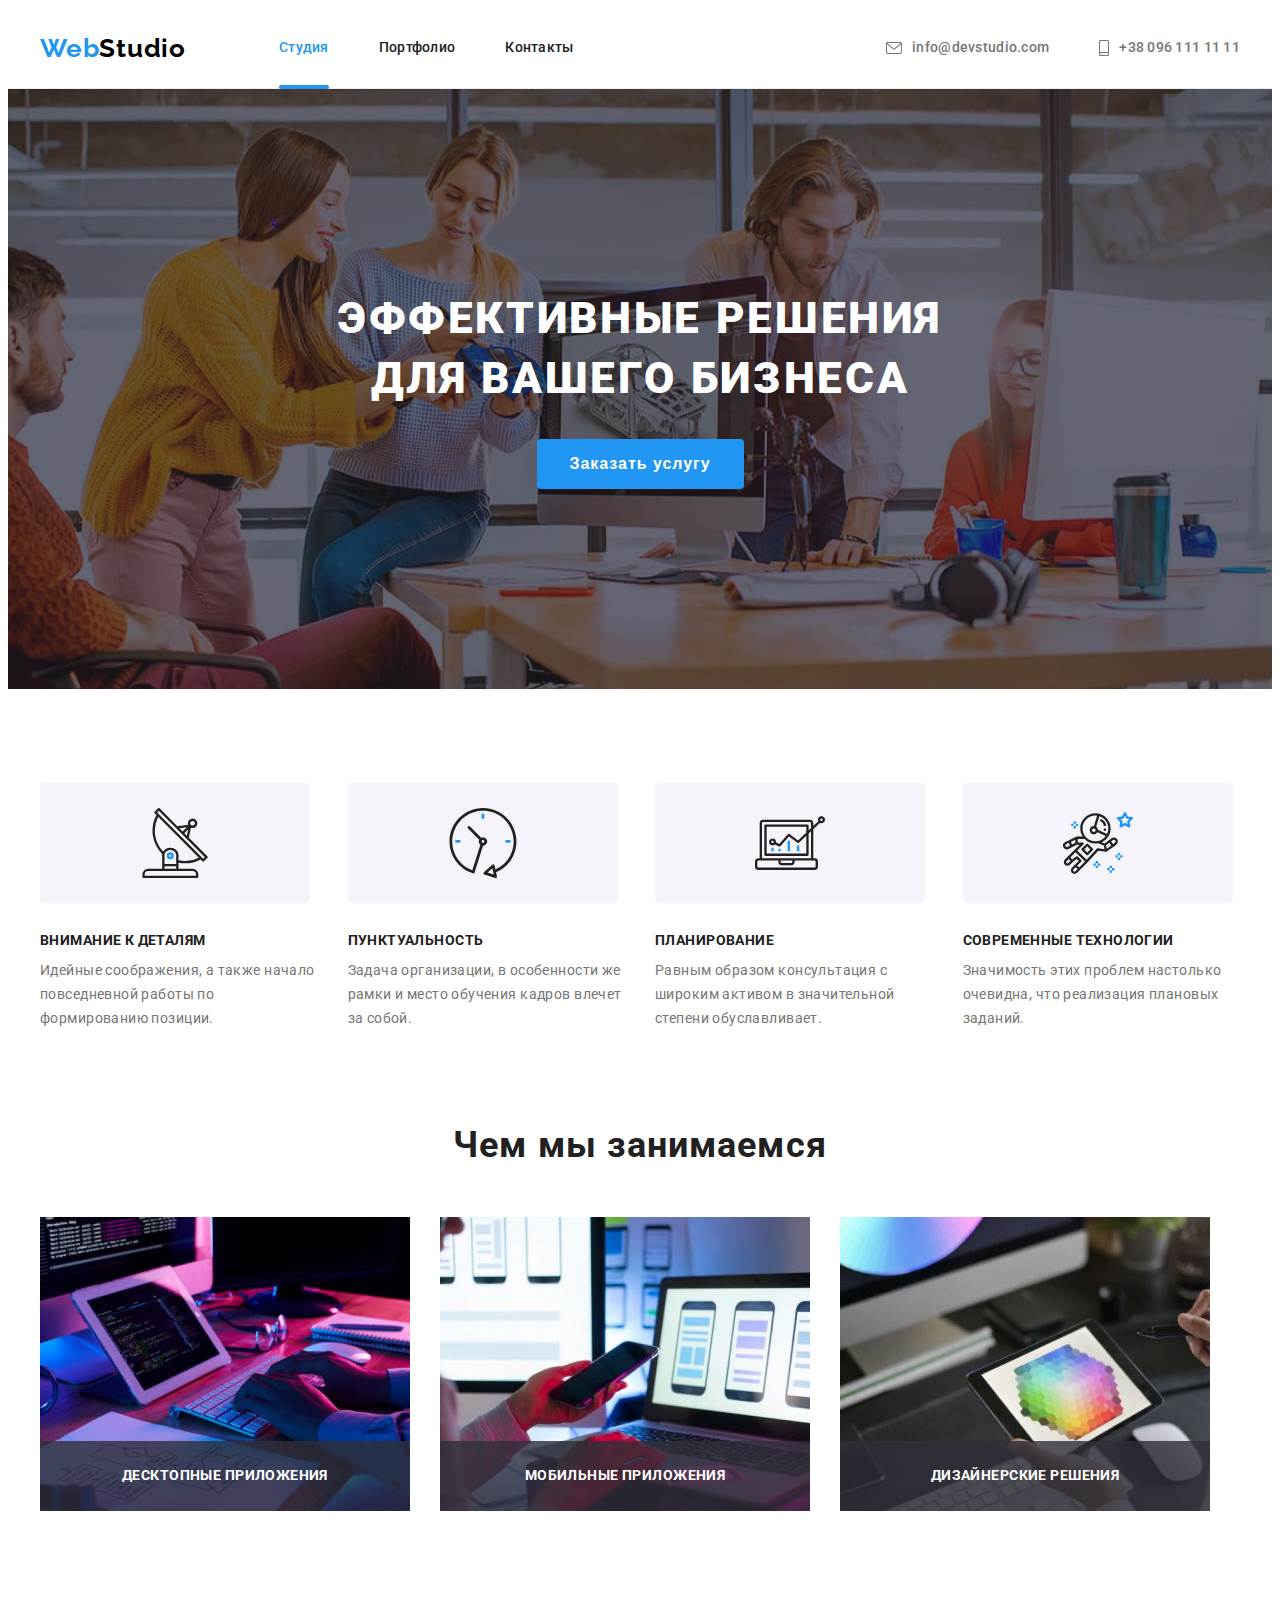
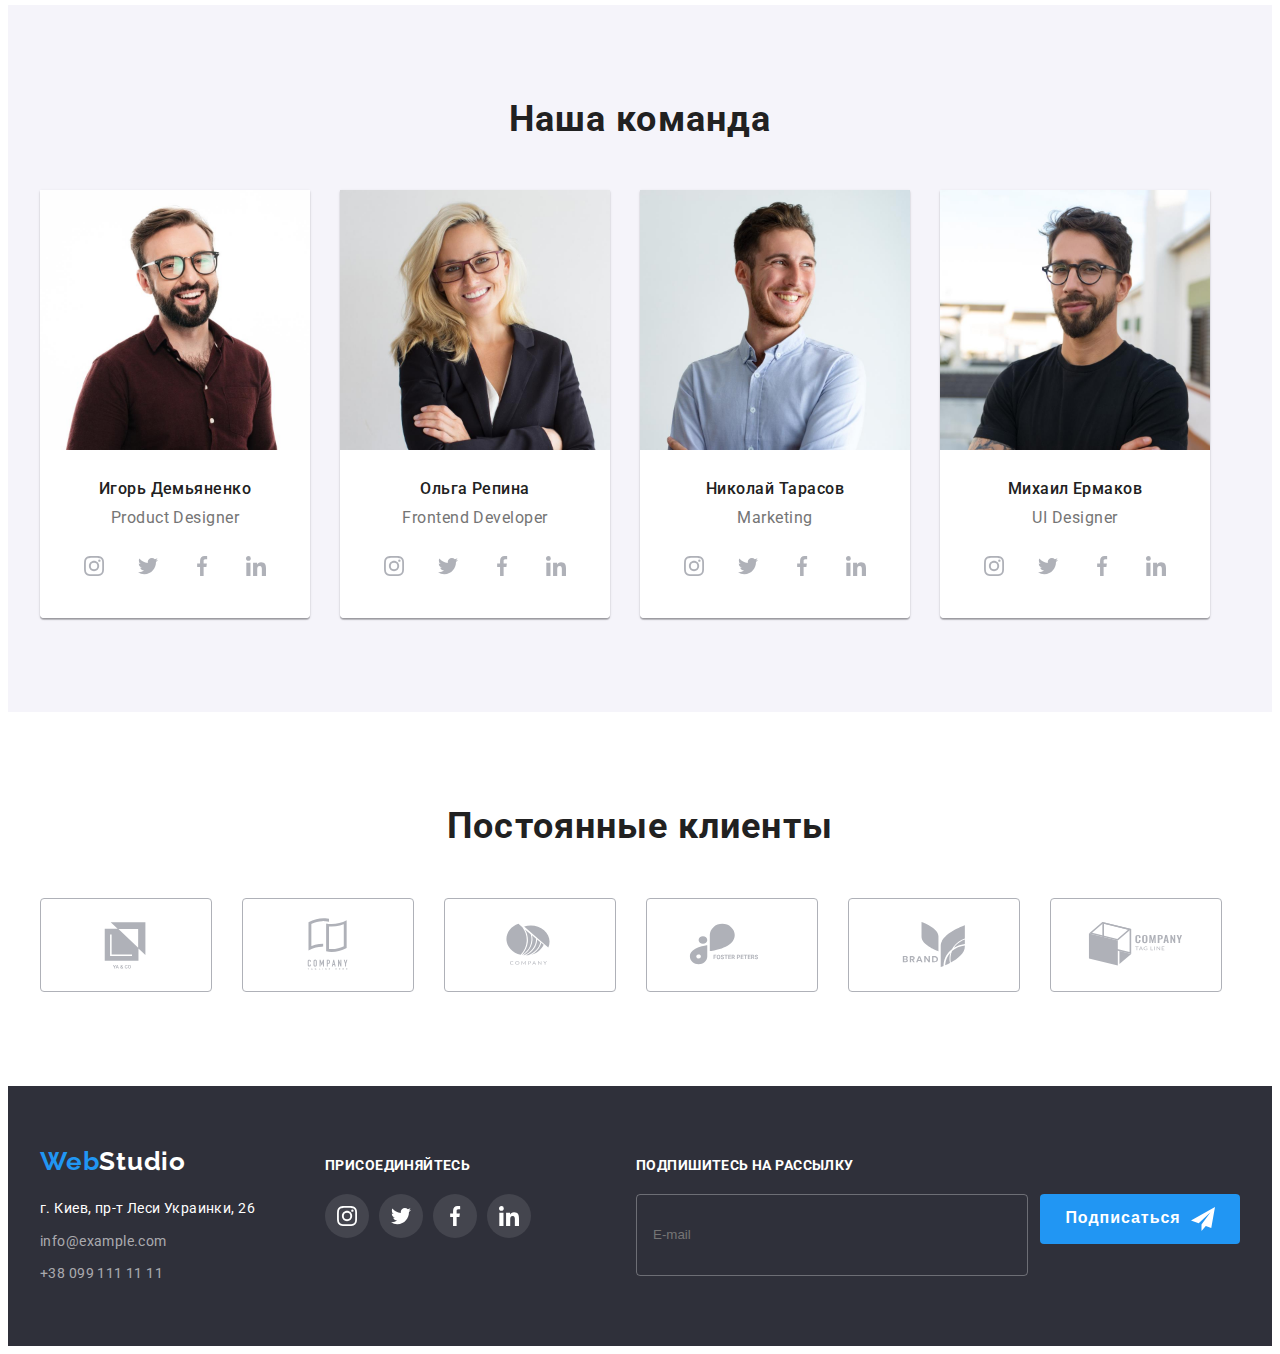
==== index.html @ 94ede78d "copy hw7" ====
<!DOCTYPE html>
<html lang="ru">

<head>
    <meta charset="UTF-8">
    <meta http-equiv="X-UA-Compatible" content="IE=edge">
    <meta name="viewport" content="width=device-width, initial-scale=1.0">
    <title>Студия</title>
    <link rel="preconnect" href="https://fonts.googleapis.com">
    <link rel="preconnect" href="https://fonts.gstatic.com" crossorigin>
    <link href="https://fonts.googleapis.com/css2?family=Raleway:wght@700&family=Roboto:wght@400;500;700;900&display=swap"
        rel="stylesheet">
        <link rel="stylesheet" href="https://cdnjs.cloudflare.com/ajax/libs/modern-normalize/1.1.0/modern-normalize.min.css"
        integrity="sha512-wpPYUAdjBVSE4KJnH1VR1HeZfpl1ub8YT/NKx4PuQ5NmX2tKuGu6U/JRp5y+Y8XG2tV+wKQpNHVUX03MfMFn9Q=="
        crossorigin="anonymous" referrerpolicy="no-referrer" />
    <link rel="stylesheet" href="./css/main.min.css">
</head>
<body>

<!-- Шапка сайта -->
        <header class="header">
            <div class="header__container container">
                <nav class="header__nav">
                    <a href="" class="logo-site">Web<span class="logo-second-part">Studio</span></a>
                    <ul class="site-nav">
                        <li class="site-nav__item">
                            <a href="./index.html" class="site-nav__link site-nav__link--current">Студия</a>
                        </li>
                        <li class="site-nav__item">
                            <a href="./portfolio.html" class="site-nav__link">Портфолио</a>
                        </li>
                        <li class="site-nav__item">
                            <a href="" class="site-nav__link">Контакты</a>
                        </li>
                    </ul>
                </nav>
                <ul class="contact">
                    <li class="contact__item"><a href="mailto:info@devstudio.com"
                            class="contact__link">
                            <svg class="contact__icon" width="16" height="12">
                                <use href="./images/icons.svg#envelope"></use>
                            </svg>
                            info@devstudio.com</a></li>
                    <li class="contact__item"><a href="tel:+380961111111" 
                            class="contact__link">
                            <svg class="contact__icon" width="10" height="16">
                                <use href="./images/icons.svg#smartphone"></use>
                            </svg>
                            +38 096 111 11 11</a></li>
                </ul>
            </div>
        </header>

<!--Герой-->
<main>
    <div class="containet">
    <section class="hero"> 
        <h1 class="hero__title">Эффективные решения для вашего бизнеса</h1>
        <button type="button" class="hero__bttn" data-modal-open>Заказать услугу</button>
    </section>
    </div>

    <!-- Преимущества -->
    <section class="section seaction--no-bottom-padding">
        <div class="container">
            <h2 class="visually-hidden">Преимущества</h2>
            <ul class="stem">

                <li class="stem__item">
                    <div class="stem__icon">
                        <svg width="70" height="70">
                            <use href="./images/icons.svg#antenna"></use>
                        </svg>
                    </div>
                    <h3 class="stem__title ">Внимание к деталям</h3>
                    <p class="stem__text">Идейные соображения, а также начало повседневной работы по формированию позиции.</p>
                </li>

                <li class="stem__item">
                    <div class="stem__icon">
                        <svg width="70" height="70">
                            <use href="./images/icons.svg#clock"></use>
                        </svg>
                    </div>
                    <h3 class="stem__title ">Пунктуальность</h3>
                    <p class="stem__text">Задача организации, в особенности же рамки и место обучения кадров влечет за собой.</p>
                </li>

                <li class="stem__item">
                    <div class="stem__icon">
                        <svg width="70" height="70">
                            <use href="./images/icons.svg#diagram"></use>
                        </svg>
                        </div>
                    <h3 class="stem__title">Планирование</h3>
                    <p class="stem__text">Равным образом консультация с широким активом в значительной степени обуславливает.</p>
                </li>

                <li class="stem__item">
                    <div class="stem__icon">
                        <svg width="70" height="70">
                            <use href="./images/icons.svg#astronaut"></use>
                        </svg>
                    </div>
                    <h3 class="stem__title">Современные технологии</h3>
                    <p class="stem__text">Значимость этих проблем настолько очевидна, что реализация плановых заданий.</p>
                </li>
            </ul>
        </div>
    </section>
    <!-- Чем мы занимаемся -->
    <section class="section">
        <div class="container">
            <h2 class="doing">Чем мы занимаемся</h2>
            <ul class="doing__list">
                <li class="doing__item"><img src="./images/whatwedo1.jpg" alt="работа с графиками" width="370">
                <h3 class="doing__description">Десктопные приложения</h3></li>
                <li class="doing__item"><img src="./images/whatwedo2.jpg" alt="работа с приложениями" width="370">
                <h3 class="doing__description">Мобильные приложения</h3></li>
                <li class="doing__item"><img src="./images/whatwedo3.jpg" alt="работа с дизайном" width="370">
                <h3 class="doing__description">Дизайнерские решения</h3></li>
            </ul>
        </div>
    </section>
    <!-- Наша команда -->
    <section class="section section-team-bg">
        <div class="container">
            <h2 class="team__title">Наша команда</h2>
            <ul class="team__list">

                <li class="team__item">
                    <img src="./images/ighor1.jpg" alt="Игорь Демьяненко" width="270">
                    <div class="team__work-rang">
                        <h3 class="team__person-title">Игорь Демьяненко</h3>
                        <p class="team__abouth" lang="en">Product Designer</p>
                    <ul class="team__social-list">
                        <li class="team__social-item">
                            <a href="" class="team__social-link">
                                <svg class="team__social-icon" width="20" height="20">
                                    <use href="./images/icons.svg#instagram"></use>
                                </svg>
                            </a>
                        </li>
                        <li class="team__social-item">
                            <a href="" class="team__social-link">
                                <svg class="team__social-icon" width="20" height="20">
                                    <use href="./images/icons.svg#twitter"></use>
                                </svg>
                            </a>
                        </li>
                        <li class="team__social-item">
                            <a href="" class="team__social-link">
                                <svg class="team__social-icon" width="20" height="20">
                                    <use href="./images/icons.svg#facebook"></use>
                                </svg>
                            </a>
                        </li>
                        <li class="team__social-item">
                            <a href="" class="team__social-link">
                                <svg class="team__social-icon" width="20" height="20">
                                    <use href="./images/icons.svg#linkedin"></use>
                                </svg>
                            </a>
                        </li>
                    </ul>
                    </div>
                </li>
                
                <li class="team__item">
                    <img src="./images/olha2.jpg" alt="Ольга Репина" width="270">
                    <div class="team__work-rang">
                        <h3 class="team__person-title">Ольга Репина</h3>
                        <p class="team__abouth" lang="en">Frontend Developer</p>
                    <ul class="team__social-list list">
                        <li class="team__social-item">
                            <a href="" class="team__social-link">
                                <svg class="team__social-icon" width="20" height="20">
                                    <use href="./images/icons.svg#instagram"></use>
                                </svg>
                            </a>
                        </li>
                        <li class="team__social-item">
                            <a href="" class="team__social-link">
                                <svg class="team__social-icon" width="20" height="20">
                                    <use href="./images/icons.svg#twitter"></use>
                                </svg>
                            </a>
                        </li>
                        <li class="team__social-item">
                            <a href="" class="team__social-link">
                                <svg class="team__social-icon" width="20" height="20">
                                    <use href="./images/icons.svg#facebook"></use>
                                </svg>
                            </a>
                        </li>
                        <li class="team__social-item">
                            <a href="" class="team__social-link">
                                <svg class="team__social-icon" width="20" height="20">
                                    <use href="./images/icons.svg#linkedin"></use>
                                </svg>
                            </a>
                        </li>
                    </ul>
                    </div>
                </li>
                <li class="team__item">
                    <img src="./images/nickol3.jpg" alt="Николай Тарасов" width="270">
                    <div class="team__work-rang">
                        <h3 class="team__person-title">Николай Тарасов</h3>
                        <p class="team__abouth" lang="en">Marketing</p>
                        <ul class="team__social-list list">
                            <li class="team__social-item">
                                <a href="" class="team__social-link">
                                    <svg class="team__social-icon" width="20" height="20">
                                        <use href="./images/icons.svg#instagram"></use>
                                    </svg>
                                </a>
                            </li>
                            <li class="team__social-item">
                                <a href="" class="team__social-link">
                                    <svg class="team__social-icon" width="20" height="20">
                                        <use href="./images/icons.svg#twitter"></use>
                                    </svg>
                                </a>
                            </li>
                            <li class="team__social-item">
                                <a href="" class="team__social-link">
                                    <svg class="team__social-icon" width="20" height="20">
                                        <use href="./images/icons.svg#facebook"></use>
                                    </svg>
                                </a>
                            </li>
                            <li class="team__social-item">
                                <a href="" class="team__social-link">
                                    <svg class="team__social-icon" width="20" height="20">
                                        <use href="./images/icons.svg#linkedin"></use>
                                    </svg>
                                </a>
                            </li>
                        </ul>
                    </div>
                </li>
                <li class="team__item">
                    <img src="./images/mihail4.jpg" alt="Михаил Ермаков" width="270">
                    <div class="team__work-rang">
                        <h3 class="team__person-title">Михаил Ермаков</h3>
                        <p class="team__abouth" lang="en">UI Designer</p>
                        <ul class="team__social-list list">
                            <li class="team__social-item">
                                <a href="" class="team__social-link">
                                    <svg class="team__social-icon" width="20" height="20">
                                        <use href="./images/icons.svg#instagram"></use>
                                    </svg>
                                </a>
                            </li>
                            <li class="team__social-item">
                                <a href="" class="team__social-link">
                                    <svg class="team__social-icon" width="20" height="20">
                                        <use href="./images/icons.svg#twitter"></use>
                                    </svg>
                                </a>
                            </li>
                            <li class="team__social-item">
                                <a href="" class="team__social-link">
                                    <svg class="team__social-icon" width="20" height="20">
                                        <use href="./images/icons.svg#facebook"></use>
                                    </svg>
                                </a>
                            </li>
                            <li class="team__social-item">
                                <a href="" class="team__social-link">
                                    <svg class="team__social-icon" width="20" height="20">
                                        <use href="./images/icons.svg#linkedin"></use>
                                    </svg>
                                </a>
                            </li>
                        </ul>
                    </div>
                </li>
            </ul>
        </div>
        </section>
        <!-- Постоянные клиенты -->
        <section class="section">
            <div class="container">
                <h2 class="clients">Постоянные клиенты</h2>
                <ul class="clients__list">
                    <li class="clients__item">
                        <a class="clients__link" href="">
                            <svg class="clients__icon" width="106" height="60">
                                <use href="./images/icons.svg#client1"></use>
                            </svg>
                        </a>
                    </li>
                    <li class="clients__item">
                        <a class="clients__link" href="">
                            <svg class="clients__icon" width="106" height="60">
                                <use href="./images/icons.svg#client2"></use>
                            </svg>
                        </a>
                    </li>
                    <li class="clients__item">
                        <a class="clients__link" href="">
                            <svg class="clients__icon" width="106" height="60">
                                <use href="./images/icons.svg#client3"></use>
                            </svg>
                        </a>
                    </li>
                    <li class="clients__item">
                        <a class="clients__link" href="">
                            <svg class="clients__icon" width="106" height="60">
                                <use href="./images/icons.svg#client4"></use>
                            </svg>
                        </a>
                    </li>
                    <li class="clients__item">
                        <a class="clients__link" href="">
                            <svg class="clients__icon" width="106" height="60">
                                <use href="./images/icons.svg#client5"></use>
                            </svg>
                        </a>
                    </li>
                    <li class="clients__item">
                        <a class="clients__link" href="">
                            <svg class="clients__icon" width="106" height="60">
                                <use href="./images/icons.svg#client6"></use>
                            </svg>
                        </a>
                    </li>
                </ul>
            </div>
        </section>
    </main>
<!-- Футер -->
<footer class="footer">
    <div class="container footer__wrap"> 

        <div class="footer__contacts">
    <a href="" class="footer-logo">Web<span class="footer-logo--white-half">Studio</span></a>
    <address class="footer__address">
        <ul class="footer__list">
            <li class="footer__item">
                <a class="footer__link-location" href="https://goo.gl/maps/svGtQ8KcVL9qKpBq6">г. Киев, пр-т Леси
                    Украинки, 26</a>
            </li>
            <li class="footer__item">
                <a class="footer__link" href="mailto:info@example.com">info@example.com</a>
            </li>
            <li class="footer__item">
                <a class="footer__link" href="tel:+380991111111">+38 099 111 11 11</a>
            </li>
        </ul>
    </address>
    </div>
        <div class="footer__socials">
            <h3 class="footer__socials-title">Присоединяйтесь</h3>
            <ul class="footer__socials-list list">
                <li class="footer__socials-item">
                    <a href="" class="footer__socials-link">
                        <svg class="footer__socials-icon" width="20" height="20">
                            <use href="./images/icons.svg#instagram"></use>
                        </svg>
                    </a>
                </li>
                <li class="footer__socials-item">
                    <a href="" class="footer__socials-link">
                        <svg class="footer__socials-icon" width="20" height="20">
                            <use href="./images/icons.svg#twitter"></use>
                        </svg>
                    </a>
                </li>
                <li class="footer__socials-item">
                    <a href="" class="footer__socials-link">
                        <svg class="footer__socials-icon" width="20" height="20">
                            <use href="./images/icons.svg#facebook"></use>
                        </svg>
                    </a>
                </li>
                <li class="footer__socials-item">
                    <a href="" class="footer__socials-link">
                        <svg class="footer__socials-icon" width="20" height="20">
                            <use href="./images/icons.svg#linkedin"></use>
                        </svg>
                    </a>
                </li>
            </ul>
        </div>
        <div class="footer__sign">
            <h3 class="footer__sign-title">Подпишитесь на рассылку</h3>
            <div class="footer__sign-wrap">
                <input class="footer__sign-input" type="email" name="submail" placeholder="E-mail">
                <button class="footer__sign-button" type="submit">Подписаться
                    <svg class="footer__sign-icon" width="24" height="24">
                        <use href="./images/icons.svg#send"></use>
                    </svg>
                </button>
            </div>
        </div>
        </div>
    </footer>

    
    <div class="backdrop is-hidden" data-modal>
        <div class="modal">
            <b class="modal__title">Оставьте свои данные, мы вам перезвоним</b>
            
            <form action="#" class="online-form">
            
                <div class="modal-form">
                    <div class="modal-form__wrap">
                        <label class="modal-form__label" for="user-name">Имя</label>
                        <input class="modal-form__input" type="text" name="online-name" id="user-name" required>
                        <svg class="modal-form__icon" width="18" height="18">
                            <use href="./images/icons.svg#person"></use>
                        </svg>
                    </div>

                    <div class="modal-form__wrap">
                        <label class="modal-form__label" for="user-tel">Телефон</label>
                        <input class="modal-form__input" type="tel" name="online-tel" id="user-tel" required>
                        <svg class="modal-form__icon" width="18" height="18">
                            <use href="./images/icons.svg#phone"></use>
                        </svg>
                    </div>

                    <div class="modal-form__wrap">
                        <label class="modal-form__label" for="user-email">Почта</label>
                        <input class="modal-form__input" type="email" name="online-email" id="user-email" required>
                        <svg class="modal-form__icon" width="18" height="18">
                            <use href="./images/icons.svg#email"></use>
                        </svg>
                    </div>
                    
                    <div class="modal-form__wrap">
                        <label class="modal-form__label" for="online-comment">Комментарий</label>
                        <textarea class="modal-form__textarea" name="online-comment" id="online-comment"
                            placeholder="Введите текст"></textarea>
                    </div>
                    </div>
                    
                    <div class="modal-policy">
                        <input class="modal-policy__check visually-hidden" type="checkbox" name="online-policy" id="online-policy">
                        <label class="modal-policy__label" for="online-policy">
                            <div class="modal-policy__icon">
                                <svg class="modal-policy__icon-check" width="16" height="15">
                                    <use href="./images/icons.svg#check"></use>
                                </svg>
                            </div>
                            <span>Соглашаюсь с рассылкой и принимаю&nbsp;</span>
                        </label>
                        <a class="modal-policy__link" href="">Условия договора</a>
                    </div>
                    
                    <button type="submit" class="modal__submit">Отправить</button>
                    
                    </form>

            
            
            
            
            <button type="button" class="modal__close-bttm" data-modal-close>
                <svg class="modal__close-icon" width="11" height="11">
                    <use href="./images/icons.svg#close"></use>
                </svg>
            </button>
        </div>
    </div>
<script src="./js/modal.js"></script>
</body>
</html>
---- css/main.min.css ----
:root{--prime-tex-color: #212121;--white-text-color: #ffffff;--accent-blue-color: #2196f3;--secondary-color: #757575;--white-prime-bgc: #ffffff;--contex-bgc-color: #2f303a;--secondary-bgc-color: #f5f4fa;--icon-color: #AFB1B8;--hover-part-color: #188ce8;--low-opacity-text: rgba(255, 255, 255, 0.6);--footer-icon-bgclr: rgba(255, 255, 255, 0.1);--card-shadow: 0px 1px 3px rgba(0, 0, 0, 0.12), 0px 1px 1px rgba(0, 0, 0, 0.14), 0px 2px 1px rgba(0, 0, 0, 0.2);--hover-shadow: 0px 3px 1px rgba(0, 0, 0, 0.1), 0px 1px 2px rgba(0, 0, 0, 0.08), 0px 2px 2px rgba(0, 0, 0, 0.12);--hover-porfolio-link: 0px 1px 1px rgba(0, 0, 0, 0.12), 0px 4px 4px rgba(0, 0, 0, 0.06), 1px 4px 6px rgba(0, 0, 0, 0.16);--backdrop-bg: rgba(0, 0, 0, 0.2);--projects-bg-hover: rgba(33, 150, 243, 0.9);--cubic-conversion: cubic-bezier(0.4, 0, 0.2, 1)}body{font-family:Roboto, sans-serif;color:var(--prime-tex-color);background-color:var(--white-prime-bgc)}p,h1,h2,h3,h4,h5,h6{margin:0}ul{margin:0;padding:0;list-style:none}li{list-style:none}button{cursor:pointer}img{display:block;max-width:100%;height:auto}a{text-decoration:none}.container{width:1200px;padding-left:15px;padding-right:15px;margin-left:auto;margin-right:auto}.section{padding-top:94px;padding-bottom:94px}.visually-hidden{position:absolute;white-space:nowrap;width:1px;height:1px;overflow:hidden;border:0;padding:0;clip:rect(0 0 0 0);clip-path:inset(50%);margin:-1px}.footer__socials-link,.footer__sign-button,.modal-policy,.modal__close-bttm,.stem__icon,.doing__description,.team__social-link,.clients__link{display:flex;align-items:center;justify-content:center}.logo-site{margin-right:93px;color:var(--accent-blue-color);font-family:Raleway, sans-serif;font-weight:700;font-size:26px;line-height:1.19;letter-spacing:.03em}.logo-second-part{color:#000000}.header{border-bottom-width:1px;border-bottom-style:solid;border-bottom-color:#ececec}.header__container{display:flex;align-items:center}.header__nav{display:flex;align-items:center}.site-nav{display:flex}.site-nav__item:not(:last-child){margin-right:50px}.site-nav__link{position:relative;display:block;padding-top:32px;padding-bottom:32px;color:var(--prime-tex-color);font-weight:500;font-size:14px;line-height:1.14;letter-spacing:.02em;transition:color 250ms var(--cubic-conversion)}.site-nav__link::after{position:absolute;display:block;bottom:-1px;content:"";width:100%;height:4px;background-color:var(--accent-blue-color);border-radius:2px;transform:scaleX(0);transition:transform 250ms var(--cubic-conversion)}.site-nav__link:hover::after,.site-nav__link:focus::after{transform:scaleX(1)}.site-nav__link:hover,.site-nav__link:focus{color:var(--accent-blue-color)}.site-nav__link--current{position:relative;color:var(--accent-blue-color)}.site-nav__link--current::before{position:absolute;display:block;bottom:-1px;content:"";width:100%;height:4px;background-color:var(--accent-blue-color);border-radius:2px}.site-nav__link.current{color:var(--accent-blue-color)}.contact{display:flex;margin-left:auto}.contact__item:not(:first-child){margin-left:50px}.contact__link{display:flex;align-items:center;padding-top:32px;padding-bottom:32px;color:var(--secondary-color);font-weight:500;font-size:14px;line-height:1.14;letter-spacing:.02em;transition:color 250ms var(--cubic-conversion)}.contact__link:hover,.contact__link:focus{color:var(--accent-blue-color)}.contact__icon{margin-right:10px;fill:currentColor}.footer{padding:60px 0;background-color:var(--contex-bgc-color)}.footer-logo{color:var(--accent-blue-color);font-family:Raleway, sans-serif;font-weight:700;font-size:26px;line-height:1.19;letter-spacing:.03em}.footer-logo--white-half{color:white}.footer__list{display:inline-block}.footer__item:not(:last-child){margin-bottom:9px}.footer__address{margin-top:20px}.footer__link-location{color:var(--white-text-color);font-style:normal;font-weight:400;font-size:14px;line-height:1.7;letter-spacing:.03em}.footer__link{color:var(--low-opacity-text);font-style:normal;font-weight:400;font-size:14px;line-height:1.7;letter-spacing:.03em}.footer__wrap{align-items:baseline;display:flex}.footer__socials{margin-left:70px}.footer__socials-title{margin-bottom:20px;font-weight:700;font-size:14px;line-height:1.14;letter-spacing:.03em;text-transform:uppercase;color:var(--white-text-color)}.footer__socials-list{display:flex;justify-content:center}.footer__socials-item{width:44px;height:44px}.footer__socials-item:not(:first-child){margin-left:10px}.footer__socials-link{width:100%;height:100%;border-radius:50%;background-color:var(--footer-icon-bgclr);color:var(--white-text-color);transition:background-color 250ms var(--cubic-conversion)}.footer__socials-link:hover,.footer__socials-link:focus{background-color:var(--accent-blue-color)}.footer__socials-icon{fill:currentColor}.footer__sign{margin-left:auto}.footer__sign-title{margin-bottom:20px;font-weight:700;font-size:14px;line-height:1.14;letter-spacing:.03em;text-transform:uppercase;color:var(--white-text-color)}.footer__sign-wrap{display:flex}.footer__sign-input{width:358px;height:50px;padding:15px 16px;background-color:inherit;border:1px solid rgba(255,255,255,0.3);border-radius:4px;outline:none;color:var(--white-text-color)}.footer__sign-button{margin-left:12px;min-width:200px;height:50px;background-color:var(--accent-blue-color);color:var(--white-text-color);border-radius:4px;border:1px solid transparent;box-sizing:border-box;cursor:pointer;font-weight:700;font-size:16px;line-height:1.8;letter-spacing:.06em;transition:background-color 250ms var(--cubic-conversion)}.footer__sign-button:hover,.footer__sign-button:focus{background-color:var(--hover-part-color)}.footer__sign-icon{margin-left:10px;fill:#ffffff}.hero{text-align:center;padding:200px 0;max-width:1600px;margin-left:auto;margin-right:auto;background-color:#2f303a66;background-image:linear-gradient(rgba(47,48,58,0.4), rgba(47,48,58,0.4)),url(../images/hero.jpeg);background-size:cover;background-position:center}.hero__title{text-transform:uppercase;color:var(--white-text-color);font-weight:900;font-size:44px;line-height:1.36;letter-spacing:.06em;margin-bottom:30px;margin-left:auto;margin-right:auto;width:696px}.hero__bttn{display:inline-block;padding:10px 32px;min-width:200px;background-color:var(--accent-blue-color);color:var(--white-text-color);font-weight:700;font-size:16px;line-height:1.8;letter-spacing:.06em;box-sizing:border-box;border-radius:4px;border:1px solid transparent;cursor:pointer;transition:background-color 250ms var(--cubic-conversion)}.hero__bttn:hover,.hero__bttn:focus{background-color:#188ce8}.backdrop{position:fixed;z-index:1;top:0;left:0;width:100%;height:100%;background-color:var(--backdrop-bg);transition:opacity 800ms var(--cubic-conversion),visibility 800ms var(--cubic-conversion)}.modal{position:absolute;text-align:center;top:50%;left:50%;width:528px;height:581px;padding:40px;background-color:var(--white-prime-bgc);box-shadow:0px 1px 3px rgba(0,0,0,0.12),0px 1px 1px rgba(0,0,0,0.14),0px 2px 1px rgba(0,0,0,0.2);border-radius:4px;transform:scale(1) translate(-50%, -50%)}.modal__title{display:block;margin-bottom:12px;font-weight:700;font-size:20px;line-height:1.15;letter-spacing:.03em;color:var(--prime-tex-color)}.modal-form{margin-bottom:20px}.modal-form__wrap{position:relative;display:flex;flex-direction:column}.modal-form__wrap:not(:last-child){margin-bottom:10px}.modal-form__label{display:block;text-align:left;margin-bottom:4px;font-weight:400;font-size:12px;line-height:1.16;letter-spacing:.01em;color:var(--secondary-color)}.modal-form__input{padding:0;margin:0;padding-left:42px;width:100%;height:40px;border:1px solid rgba(33,33,33,0.2);border-radius:4px;outline:none;transition:border-color 250ms var(--cubic-conversion)}.modal-form__input:focus{border-color:var(--accent-blue-color)}.modal-form__icon{position:absolute;top:50%;left:12px;transition:fill 250ms var(--cubic-conversion)}.modal-form__input:focus+.modal-form__icon{fill:var(--accent-blue-color)}.modal-form__textarea{width:100%;height:120px;padding:12px 16px;border:1px solid rgba(33,33,33,0.2);border-radius:4px;resize:none;outline:none;transition:border-color 250ms var(--cubic-conversion)}.modal-form__textarea:focus{border-color:var(--accent-blue-color)}.modal-form__textarea::placeholder{font-weight:400;font-size:14px;line-height:1.14;letter-spacing:.01em;color:rgba(117,117,117,0.5)}.modal-policy{margin-bottom:30px}.modal-policy__label{display:flex;align-items:center;font-weight:400;font-size:14px;line-height:1.7;letter-spacing:.03em;color:var(--secondary-color)}.modal-policy__label .modal-policy__icon-check{display:flex;align-items:center;width:16px;height:15px;border:2px solid #212121;border-radius:2px;margin-right:8px}.modal-policy__icon-check{fill:#ffffff}.modal-policy__check:checked+.modal-policy__label .modal-policy__icon-check{background-color:var(--accent-blue-color);border:none;transition:background-color 250ms var(--cubic-conversion)}.modal-policy__link{font-weight:400;font-size:14px;line-height:1.7;letter-spacing:.03em;text-decoration-skip-ink:none;color:var(--accent-blue-color)}.modal__submit{padding:10px 55px;min-width:200px;background-color:var(--accent-blue-color);color:var(--white-text-color);border-radius:4px;border:1px solid transparent;cursor:pointer;font-weight:700;font-size:16px;line-height:1.8;letter-spacing:.06em;box-shadow:0px 4px 4px rgba(0,0,0,0.15);transition:background-color 250ms var(--cubic-conversion),box-shadow 250ms var(--cubic-conversion)}.modal__submit:hover,.modal__submit:focus{box-shadow:0px 4px 4px rgba(0,0,0,0.15),0px 4px 4px rgba(0,0,0,0.15);background-color:var(--hover-part-color)}.modal__close-bttm{position:absolute;top:8px;right:8px;width:30px;height:30px;border-radius:50%;background-color:transparent;border:1px solid rgba(0,0,0,0.1);cursor:pointer;color:var(--accent-blue-color);transition:fill 250ms var(--cubic-conversion)}.modal__close-bttm:hover,.modal__close-bttm:focus{fill:currentColor}.is-hidden{opacity:0;visibility:hidden;pointer-events:none}.seaction--no-bottom-padding{padding-bottom:0}.stem{display:flex;margin-left:-30px;margin-top:-30px}.stem__item{flex-basis:calc(100% / 4 - 30px);margin-left:30px;margin-top:30px}.stem__icon{margin-bottom:30px;background-color:var(--secondary-bgc-color);width:270px;height:120px;border-radius:4px}.stem__title{margin-bottom:10px;color:var(--prime-tex-color);font-weight:700;font-size:14px;line-height:1.14;letter-spacing:.03em;text-transform:uppercase}.stem__text{font-weight:400;font-size:14px;line-height:1.7;letter-spacing:.03em;color:var(--secondary-color)}.doing__list{display:flex}.doing__item{position:relative}.doing__item:not(:last-child){margin-right:30px}.doing{margin-bottom:50px;color:var(--prime-tex-color);font-weight:700;font-size:36px;line-height:1.16;letter-spacing:.03em;text-align:center}.doing__description{position:absolute;bottom:0;right:0;width:370px;height:70px;background-color:rgba(47,48,58,0.8);color:var(--white-text-color);font-weight:700;font-size:14px;line-height:1.14;letter-spacing:.03em;text-transform:uppercase}.section-team-bg{background:var(--secondary-bgc-color)}.team__title{margin-bottom:50px;color:var(--prime-tex-color);font-weight:700;font-size:36px;line-height:1.16;letter-spacing:.03em;text-align:center}.team__list{display:flex;flex-wrap:wrap}.team__item{border-radius:0px 0px 4px 4px;box-shadow:var(--card-shadow)}.team__item:not(:last-child){margin-right:30px}.team__work-rang{padding-top:30px;padding-bottom:30px;background-color:var(--white-prime-bgc);text-align:center;border-radius:0px 0px 4px 4px}.team__person-title{margin-bottom:10px;color:var(--prime-tex-color);font-weight:500;font-size:16px;line-height:1.18;letter-spacing:.03em}.team__abouth{color:var(--secondary-color);font-weight:400;font-size:16px;line-height:1.18;letter-spacing:.03em;margin-bottom:16px}.team__social-list{display:flex;justify-content:center}.team__social-item{width:44px;height:44px}.team__social-item:not(:first-child){margin-left:10px}.team__social-link{width:100%;height:100%;border-radius:50%;background-color:var(--white-text-color);color:var(--icon-color);transition:color 250ms var(--cubic-conversion),background-color 250ms var(--cubic-conversion)}.team__social-link:hover,.team__social-link:focus{background-color:var(--accent-blue-color);color:var(--white-text-color)}.team__social-icon{fill:currentColor}.clients{margin-bottom:50px;color:var(--prime-tex-color);font-weight:700;font-size:36px;line-height:1.16;letter-spacing:.03em;text-align:center}.clients__list{display:flex}.clients__item:not(:first-child){margin-left:30px}.clients__link{width:170px;height:92px;border:1px solid var(--icon-color);border-radius:4px;color:var(--icon-color);transition:color 250ms var(--cubic-conversion),border-color 250ms var(--cubic-conversion)}.clients__link:hover,.clients__link:focus{color:var(--accent-blue-color);border-color:var(--accent-blue-color)}.clients__icon{fill:currentColor}.filter-project__list{display:flex;justify-content:center;margin-bottom:50px}.filter-project__item:not(:first-child){margin-left:8px}.filter-project__btt{padding:6px 22px;background-color:var(--secondary-bgc-color);color:var(--prime-tex-color);font-weight:500;font-size:16px;line-height:1.62;letter-spacing:.03em;border:none;border-radius:4px;cursor:pointer;transition:color 250ms var(--cubic-conversion),background-color 250ms var(--cubic-conversion),box-shadow 250ms var(--cubic-conversion)}.filter-project__btt:hover,.filter-project__btt:focus{background-color:var(--accent-blue-color);color:var(--white-prime-bgc);box-shadow:var(--hover-shadow)}.works{display:flex;flex-wrap:wrap;margin-left:-30px;margin-top:-30px}.works__item{flex-basis:calc(100% / 3 - 30px);margin-left:30px;margin-top:30px}.works__link{display:block;transition:box-shadow 250ms var(--cubic-conversion)}.works__link:hover,.works__link:focus{box-shadow:var(--hover-porfolio-link);transform:translateY(0)}.works-thumb__title{color:var(--prime-tex-color);font-weight:700;font-size:18px;margin-bottom:4px;line-height:2;letter-spacing:0.06em}.works-thumb__text{color:var(--secondary-color);font-size:16px;line-height:1.87;letter-spacing:0.03em}.works-thumb{padding:20px 24px;border-left:1px solid #eeeeee;border-right:1px solid #eeeeee;border-bottom:1px solid #eeeeee}.works-top__wrap{position:relative;overflow:hidden}.works-top__text{position:absolute;top:0;left:0;height:100%;font-weight:400;font-size:18px;line-height:1.5;letter-spacing:.03em;padding:63px 24px;color:var(--white-text-color);background-color:var(--projects-bg-hover);transform:translateY(100%);transition:transform 250ms var(--cubic-conversion)}.works__item:hover .works-top__text,.works__link:focus .works-top__text{transform:translateY(0)}
/*# sourceMappingURL=main.min.css.map */
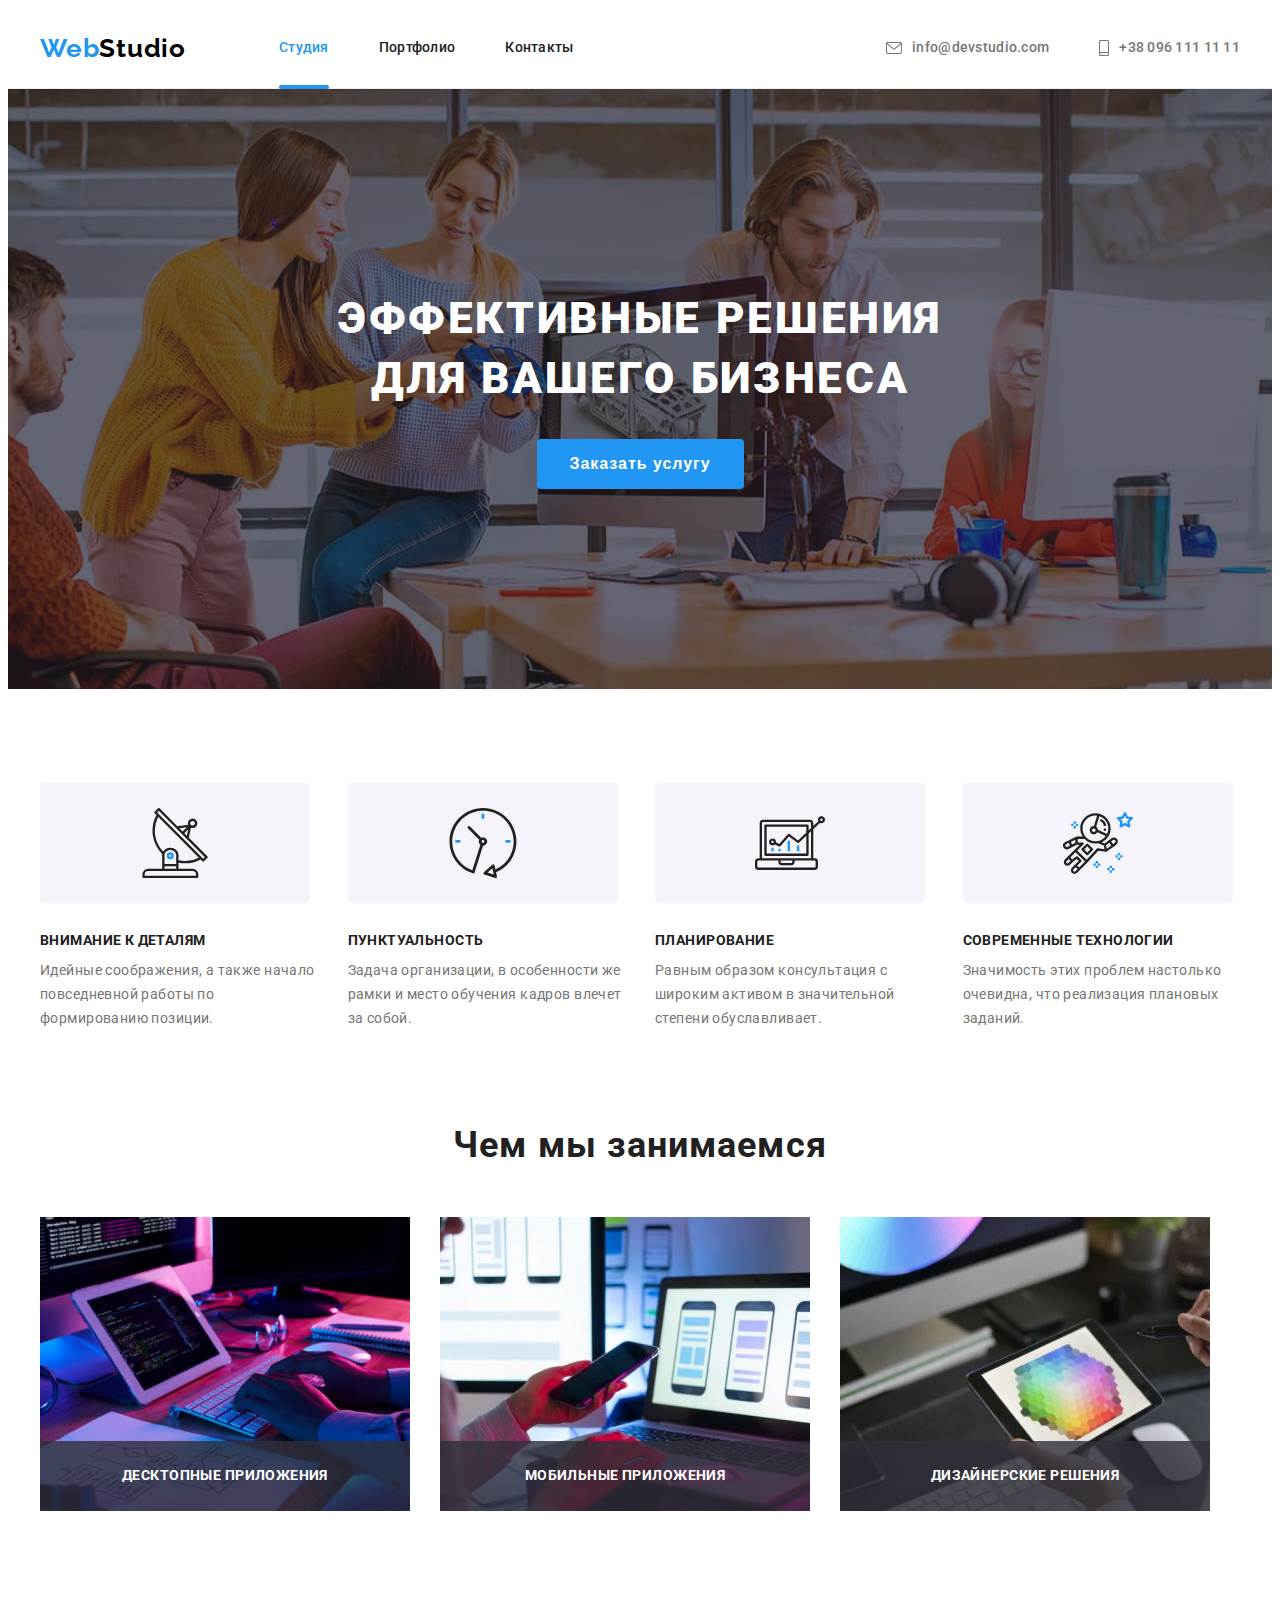
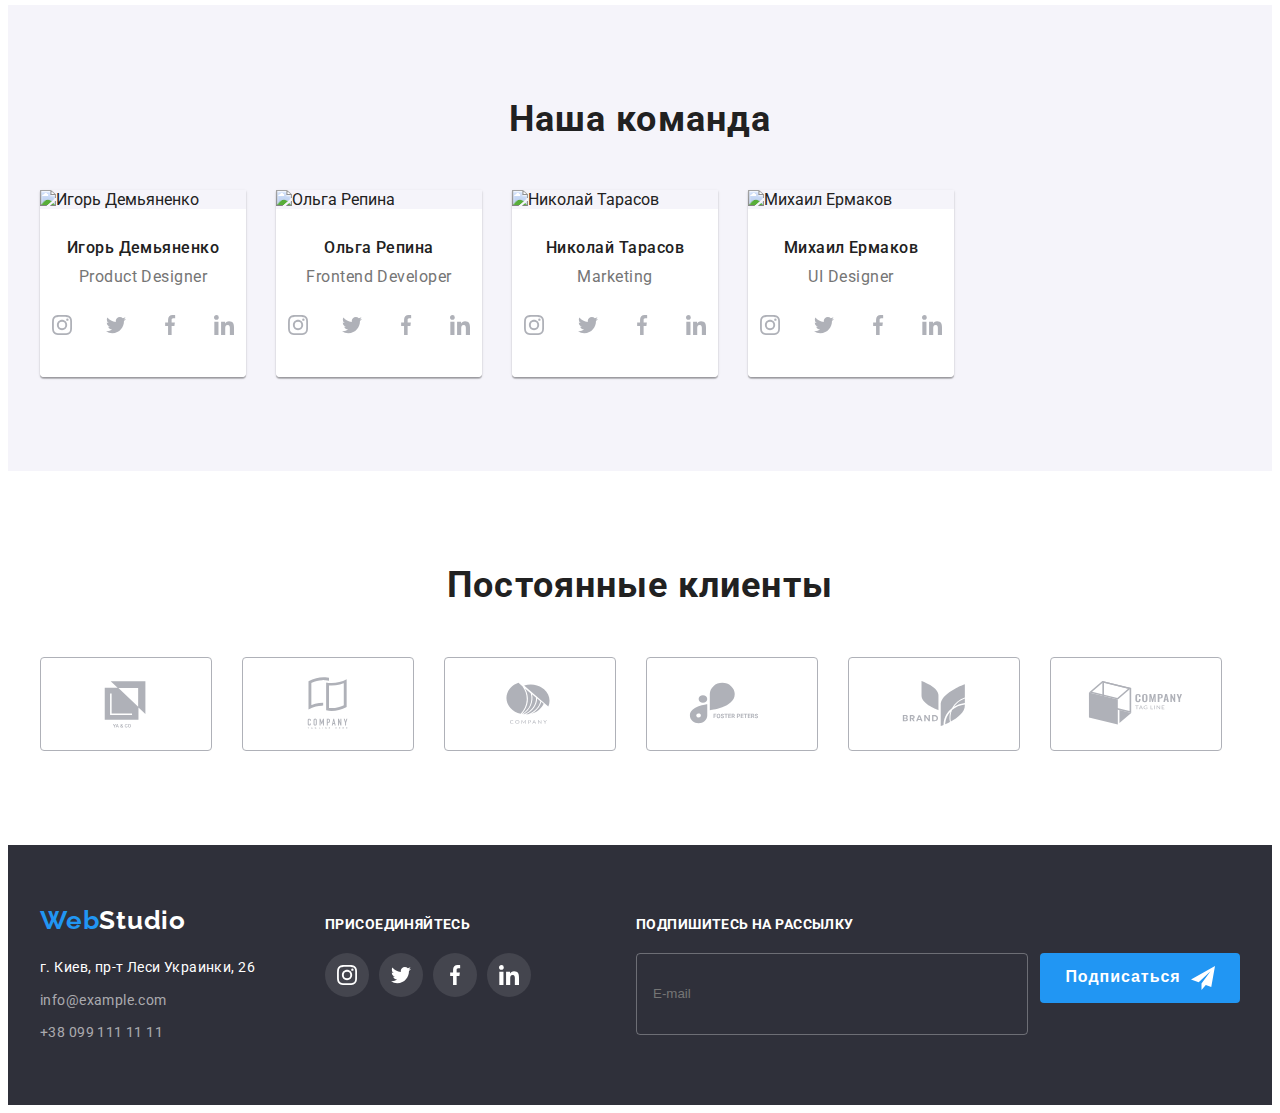
==== commit a7e3d8b8: "img" ====
--- a/index.html
+++ b/index.html
@@ -129,7 +129,35 @@
             <ul class="team__list">
 
                 <li class="team__item">
-                    <img src="./images/ighor1.jpg" alt="Игорь Демьяненко" width="270">
+                    
+                    <picture>
+                        <source
+                          srcset="
+                          ./images/igor_d_photo.jpg 1x, 
+                          ./images/igor_d_photo_x2.jpg 2x"
+                          media="(min-width: 1200px)"
+                        />
+      
+                        <source
+                          srcset="
+                          ./images/igor_d_photo_tab_x1.jpg 1x, 
+                          ./images/igor_d_photo_tab_x2.jpg 2x"
+                          media="(min-width: 768px)"
+                        />
+      
+                        <source
+                          srcset="
+                          ./images/igor_d_photo_mob_x1.jpg 1x, 
+                          ./images/igor_d_photo_mob_x2.jpg 2x"
+                          media="(min-width: 320px)"
+                        />
+      
+                        <img
+                          src="./images/ighor1.jpg"
+                          alt="Игорь Демьяненко"
+                        />
+                      </picture>
+
                     <div class="team__work-rang">
                         <h3 class="team__person-title">Игорь Демьяненко</h3>
                         <p class="team__abouth" lang="en">Product Designer</p>
@@ -167,7 +195,35 @@
                 </li>
                 
                 <li class="team__item">
-                    <img src="./images/olha2.jpg" alt="Ольга Репина" width="270">
+
+                    <picture>
+                        <source
+                          srcset="
+                          ./images/olga_r_photo.jpg 1x,
+                          ./images/olga_r_photo_x2.jpg 2x"
+                          media="(min-width: 1200px)"
+                        />
+      
+                        <source
+                          srcset="
+                          ./images/olga_r_photo_tab_x1.jpg 1x, 
+                          ./images/olga_r_photo_tab_x2.jpg 2x"
+                          media="(min-width: 768px)"
+                        />
+      
+                        <source
+                          srcset="
+                          ./images/olga_r_photo_mob_x1.jpg 1x, 
+                          ./images/olga_r_photo_mob_x2.jpg 2x"
+                          media="(min-width: 320px)"
+                        />
+      
+                        <img
+                          src="./images/olha2.jpg"
+                          alt="Ольга Репина"
+                        />
+                      </picture>
+                
                     <div class="team__work-rang">
                         <h3 class="team__person-title">Ольга Репина</h3>
                         <p class="team__abouth" lang="en">Frontend Developer</p>
@@ -204,7 +260,35 @@
                     </div>
                 </li>
                 <li class="team__item">
-                    <img src="./images/nickol3.jpg" alt="Николай Тарасов" width="270">
+
+                    <picture>
+                        <source
+                          srcset="
+                          ./images/nikolay_t_photo.jpg 1x,
+                          ./images/nikolay_t_photo_x2.jpg 2x"
+                          media="(min-width: 1200px)"
+                        />
+        
+                        <source
+                          srcset="
+                          ./images/nikolay_t_photo_tab_x1.jpg 1x, 
+                          ./images/nikolay_t_photo_tab_x2.jpg 2x"
+                          media="(min-width: 768px)"
+                        />
+        
+                        <source
+                          srcset="
+                          ./images/nikolay_t_photo_mob_x1.jpg 1x, 
+                          ./images/nikolay_t_photo_mob_x2.jpg 2x"
+                          media="(min-width: 320px)"
+                        />
+        
+                        <img
+                          src="./images/nickol3.jpg"
+                          alt="Николай Тарасов"
+                        />
+                      </picture>
+
                     <div class="team__work-rang">
                         <h3 class="team__person-title">Николай Тарасов</h3>
                         <p class="team__abouth" lang="en">Marketing</p>
@@ -241,7 +325,35 @@
                     </div>
                 </li>
                 <li class="team__item">
-                    <img src="./images/mihail4.jpg" alt="Михаил Ермаков" width="270">
+
+                    <picture>
+                        <source
+                          srcset="
+                          ./images/mickhail_e_photo.jpg 1x,
+                          ./images/mickhail_e_photo_x2.jpg 2x"
+                          media="(min-width: 1200px)"
+                        />
+        
+                        <source
+                          srcset="
+                          ./images/mickhail_e_photo_tab_x1.jpg 1x, 
+                          ./images/mickhail_e_photo_tab_x2.jpg 2x"
+                          media="(min-width: 768px)"
+                        />
+        
+                        <source
+                          srcset="
+                          ./images/mickhail_e_photo_mob_x1.jpg 1x, 
+                          ./images/mickhail_e_photo_mob_x2.jpg 2x"
+                          media="(min-width: 320px)"
+                        />
+        
+                        <img
+                          src="./images/mihail4.jpg"
+                          alt="Михаил Ермаков"
+                        />
+                      </picture>
+
                     <div class="team__work-rang">
                         <h3 class="team__person-title">Михаил Ермаков</h3>
                         <p class="team__abouth" lang="en">UI Designer</p>
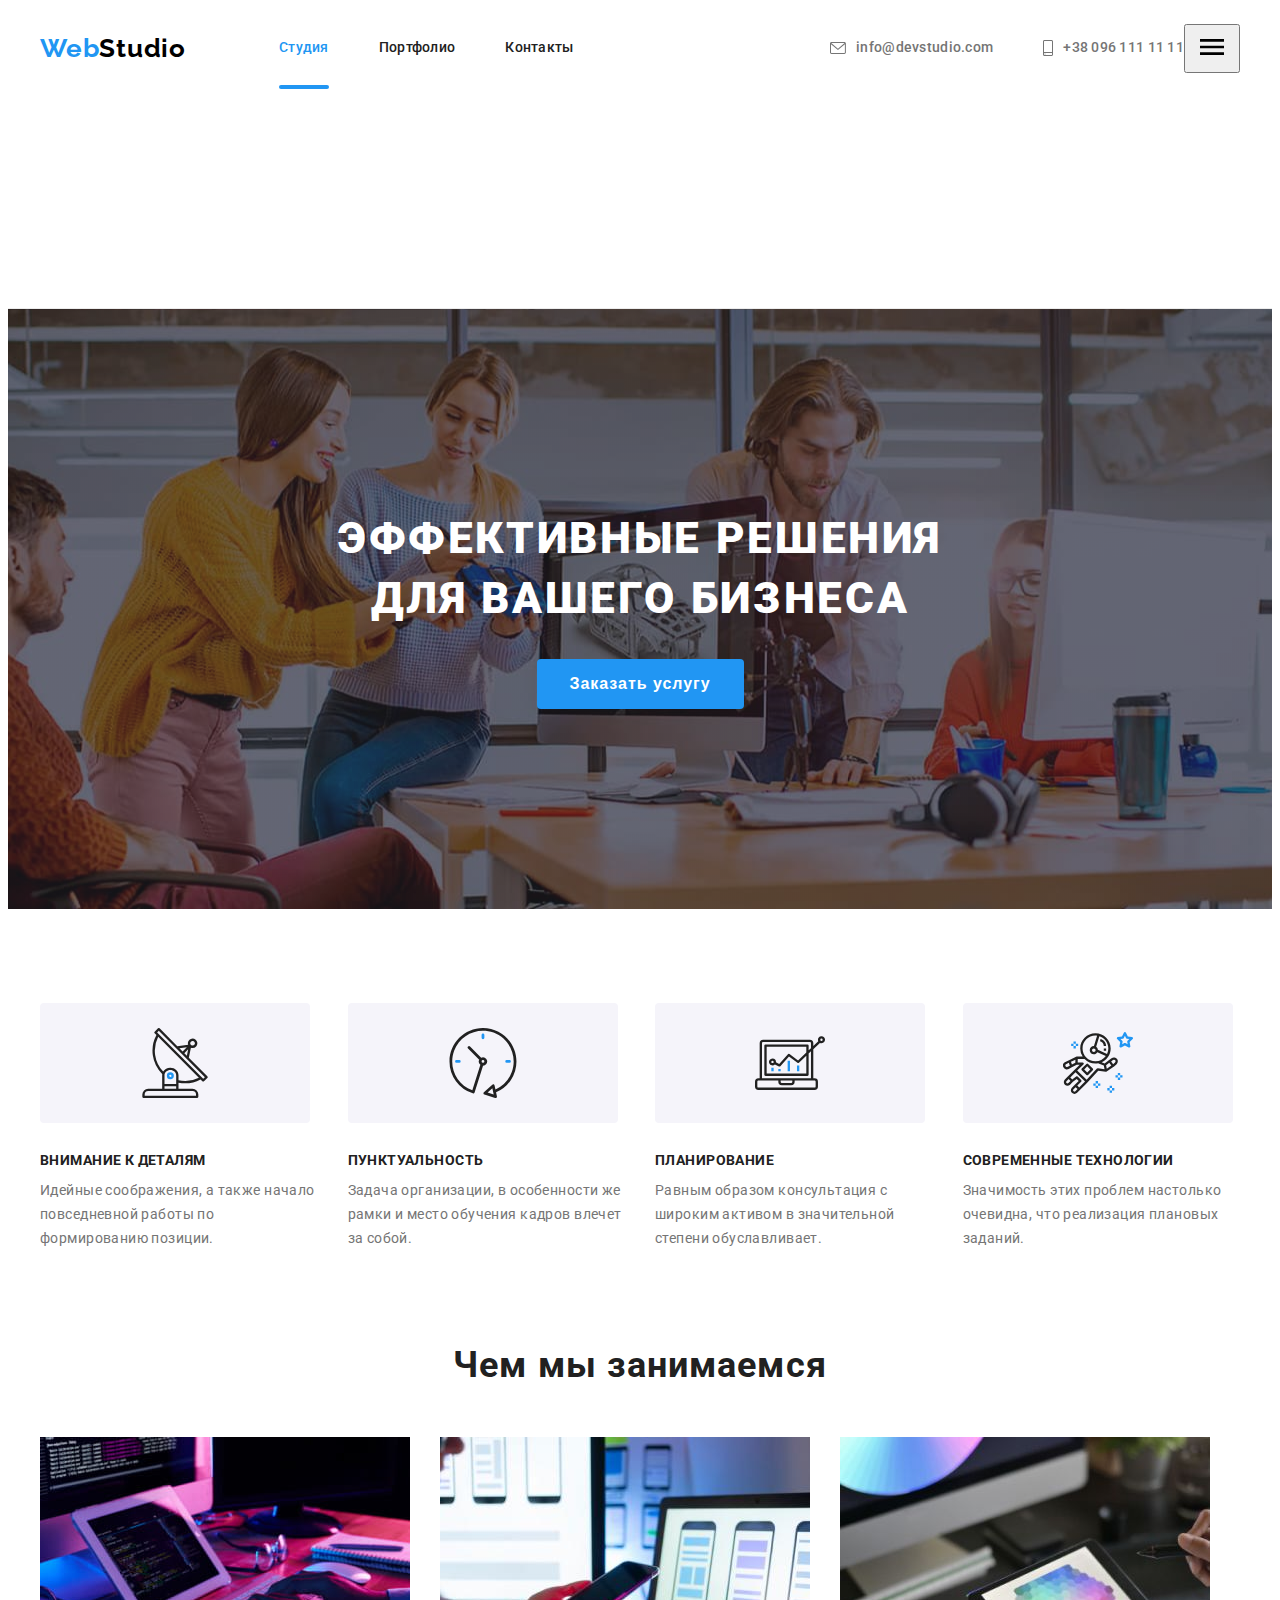
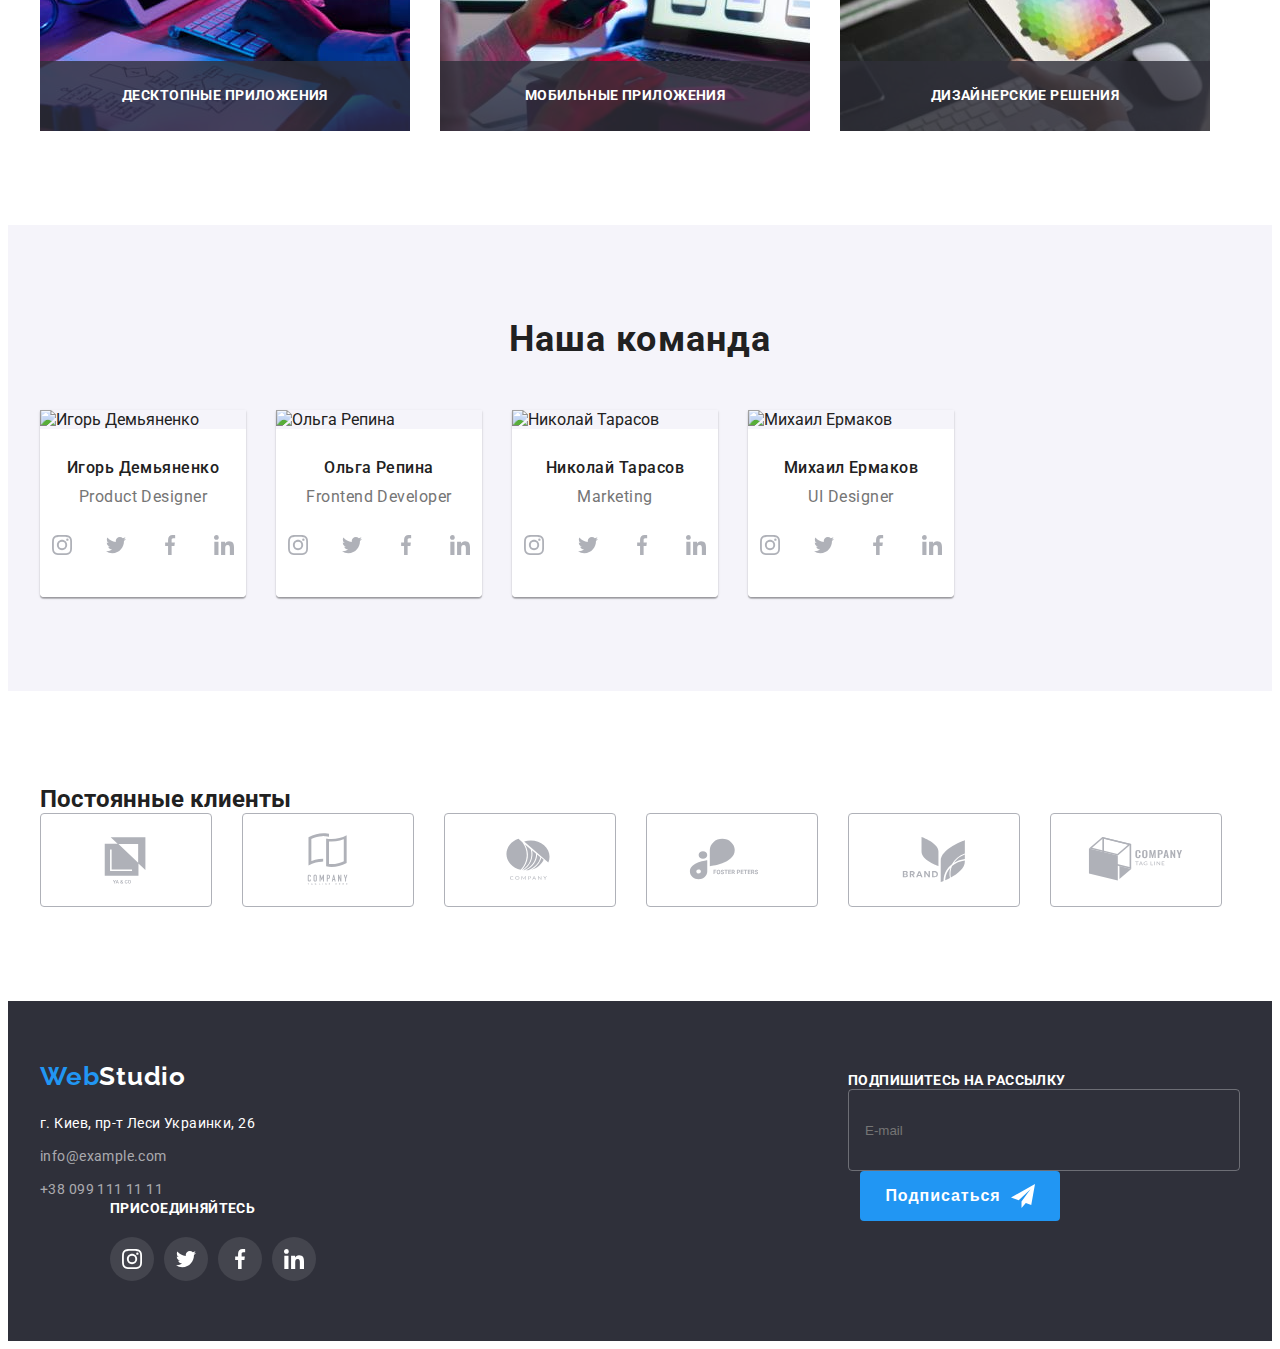
==== commit 8ccc614f: "end" ====
--- a/index.html
+++ b/index.html
@@ -48,7 +48,91 @@
                             </svg>
                             +38 096 111 11 11</a></li>
                 </ul>
+                <button class="header-menu__button menu__button" type="button">
+                    <svg width="40px" height="40px">
+                        <use class="icon-menu" href="images/icons.svg#menu"></use>
+                    </svg>
+                </button>
             </div>
+
+
+        
+            <div class="mobile-menu is-hidden">
+                <div class="mobile-container">
+                    <div class="mobile-menu-top">
+                        <button class="mobile-menu__button menu__button" type="button">
+                            <svg width="40px" height="40px">
+                                <use class="icon-cross" href="images/icons.svg#cross"></use>
+                            </svg>
+                        </button>
+            
+                        <div class="mobile-menu-wrap">
+                            <ul class="mobile-menu-nav">
+                                <li class="mobile-menu-nav__item">
+                                    <a href="./index.html" class="mobile-menu-nav__link mobile-menu-nav--current" { "
+                                >Студия</a
+                              >
+                            </li>
+                            <li class=" mobile-menu-nav__item">
+                                        <a href="./portfolio.html" class="mobile-menu-nav__link">Портфолио</a>
+                                </li>
+                                <li class="mobile-menu-nav__item">
+                                    <a href="" class="mobile-menu-nav__link">Контакты</a>
+                                </li>
+                            </ul>
+                        </div>
+            
+            
+                    </div>
+            
+                    <div class="mobile-menu-bottom">
+                        <ul class="mobile-menu-contacts">
+            
+                            <li class="mobile-menu-contacts__item">
+                                <a href="tel:+380961111111" class="mobile-menu-tel__link">
+                                    +38 096 111 11 11
+                                </a>
+                            </li>
+            
+                            <li class="mobile-menu-contacts__item">
+                                <a href="mailto:info@devstudio.com" class="mobile-menu-mail__link">
+                                    info@devstudio.com
+                                </a>
+            
+                            </li>
+                        </ul>
+            
+                        <ul class="mobile-menu-socials">
+            
+                            <li class="mobile-menu-socials__item">
+                                <a href="" class="mobile-menu-socials__link">
+                                    Instagram
+                                </a>
+                            </li>
+            
+                            <li class="mobile-menu-socials__item">
+                                <a href="" class="mobile-menu-socials__link">
+                                    Twitter
+                                </a>
+                            </li>
+            
+                            <li class="mobile-menu-socials__item">
+                                <a href="" class="mobile-menu-socials__link">
+                                    Facebook
+                                </a>
+                            </li>
+            
+                            <li class="mobile-menu-socials__item">
+                                <a href="" class="mobile-menu-socials__link">
+                                    LinkedIn
+                                </a>
+                            </li>
+                        </ul>
+                    </div>
+                </div>
+            
+            </div>
+        </div>
         </header>
 
 <!--Герой-->
@@ -109,7 +193,7 @@
         </div>
     </section>
     <!-- Чем мы занимаемся -->
-    <section class="section">
+    <section class="section no-hide-desctop">
         <div class="container">
             <h2 class="doing">Чем мы занимаемся</h2>
             <ul class="doing__list">
@@ -395,7 +479,7 @@
         <!-- Постоянные клиенты -->
         <section class="section">
             <div class="container">
-                <h2 class="clients">Постоянные клиенты</h2>
+                <h2 class="clients__title">Постоянные клиенты</h2>
                 <ul class="clients__list">
                     <li class="clients__item">
                         <a class="clients__link" href="">
@@ -447,67 +531,72 @@
 <footer class="footer">
     <div class="container footer__wrap"> 
 
-        <div class="footer__contacts">
-    <a href="" class="footer-logo">Web<span class="footer-logo--white-half">Studio</span></a>
-    <address class="footer__address">
-        <ul class="footer__list">
-            <li class="footer__item">
-                <a class="footer__link-location" href="https://goo.gl/maps/svGtQ8KcVL9qKpBq6">г. Киев, пр-т Леси
-                    Украинки, 26</a>
-            </li>
-            <li class="footer__item">
-                <a class="footer__link" href="mailto:info@example.com">info@example.com</a>
-            </li>
-            <li class="footer__item">
-                <a class="footer__link" href="tel:+380991111111">+38 099 111 11 11</a>
-            </li>
-        </ul>
-    </address>
-    </div>
-        <div class="footer__socials">
-            <h3 class="footer__socials-title">Присоединяйтесь</h3>
-            <ul class="footer__socials-list list">
-                <li class="footer__socials-item">
-                    <a href="" class="footer__socials-link">
-                        <svg class="footer__socials-icon" width="20" height="20">
-                            <use href="./images/icons.svg#instagram"></use>
-                        </svg>
-                    </a>
-                </li>
-                <li class="footer__socials-item">
-                    <a href="" class="footer__socials-link">
-                        <svg class="footer__socials-icon" width="20" height="20">
-                            <use href="./images/icons.svg#twitter"></use>
-                        </svg>
-                    </a>
-                </li>
-                <li class="footer__socials-item">
-                    <a href="" class="footer__socials-link">
-                        <svg class="footer__socials-icon" width="20" height="20">
-                            <use href="./images/icons.svg#facebook"></use>
-                        </svg>
-                    </a>
-                </li>
-                <li class="footer__socials-item">
-                    <a href="" class="footer__socials-link">
-                        <svg class="footer__socials-icon" width="20" height="20">
-                            <use href="./images/icons.svg#linkedin"></use>
-                        </svg>
-                    </a>
-                </li>
-            </ul>
-        </div>
+<div class="tablet-view">
+            <div class="footer__contacts">
+                <a href="" class="footer-logo logo--bottom-position">Web<span class="footer-logo--white-half">Studio</span></a>
+                <address class="footer__address footer-address--mt">
+                    <ul class="footer__list">
+                        <li class="footer__item">
+                            <a class="footer__link-location" href="https://goo.gl/maps/svGtQ8KcVL9qKpBq6">г. Киев, пр-т Леси
+                                Украинки, 26</a>
+                        </li>
+                        <li class="footer__item">
+                            <a class="footer__link" href="mailto:info@example.com">info@example.com</a>
+                        </li>
+                        <li class="footer__item">
+                            <a class="footer__link" href="tel:+380991111111">+38 099 111 11 11</a>
+                        </li>
+                    </ul>
+                </address>
+            </div>
+            
+            <div class="footer__socials footer__socials--ml">
+                <h3 class="footer__socials-title">Присоединяйтесь</h3>
+                <ul class="footer__socials-list list">
+                    <li class="footer__socials-item">
+                        <a href="" class="footer__socials-link">
+                            <svg class="footer__socials-icon" width="20" height="20">
+                                <use href="./images/icons.svg#instagram"></use>
+                            </svg>
+                        </a>
+                    </li>
+                    <li class="footer__socials-item">
+                        <a href="" class="footer__socials-link">
+                            <svg class="footer__socials-icon" width="20" height="20">
+                                <use href="./images/icons.svg#twitter"></use>
+                            </svg>
+                        </a>
+                    </li>
+                    <li class="footer__socials-item">
+                        <a href="" class="footer__socials-link">
+                            <svg class="footer__socials-icon" width="20" height="20">
+                                <use href="./images/icons.svg#facebook"></use>
+                            </svg>
+                        </a>
+                    </li>
+                    <li class="footer__socials-item">
+                        <a href="" class="footer__socials-link">
+                            <svg class="footer__socials-icon" width="20" height="20">
+                                <use href="./images/icons.svg#linkedin"></use>
+                            </svg>
+                        </a>
+                    </li>
+                </ul>
+            </div>
+</div>
+
         <div class="footer__sign">
-            <h3 class="footer__sign-title">Подпишитесь на рассылку</h3>
-            <div class="footer__sign-wrap">
+            <b class="footer__sign-title">Подпишитесь на рассылку</b>
+            <form action="#" class="footer__sign-form">
                 <input class="footer__sign-input" type="email" name="submail" placeholder="E-mail">
                 <button class="footer__sign-button" type="submit">Подписаться
                     <svg class="footer__sign-icon" width="24" height="24">
                         <use href="./images/icons.svg#send"></use>
                     </svg>
                 </button>
-            </div>
+            </form>
         </div>
+
         </div>
     </footer>
 
@@ -579,5 +668,6 @@
         </div>
     </div>
 <script src="./js/modal.js"></script>
+<script src="./js/menu.js"></script>
 </body>
 </html>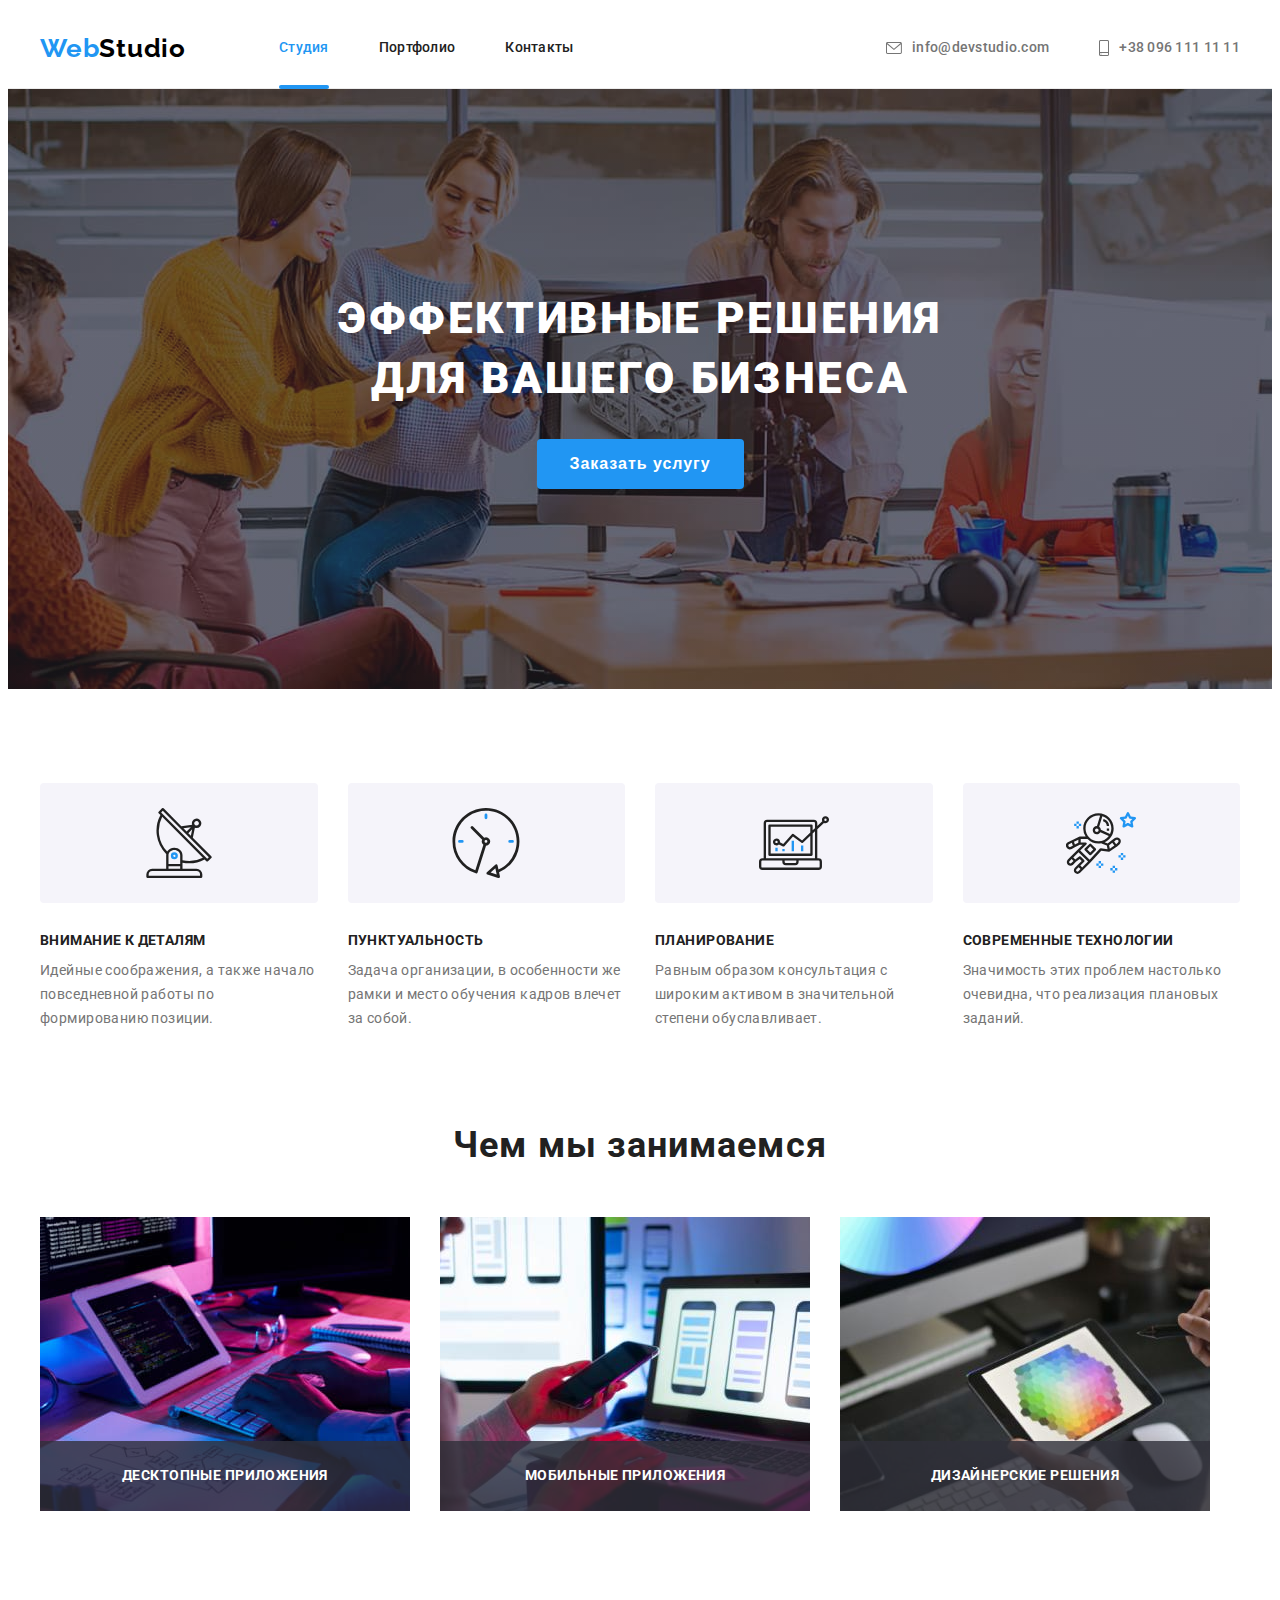
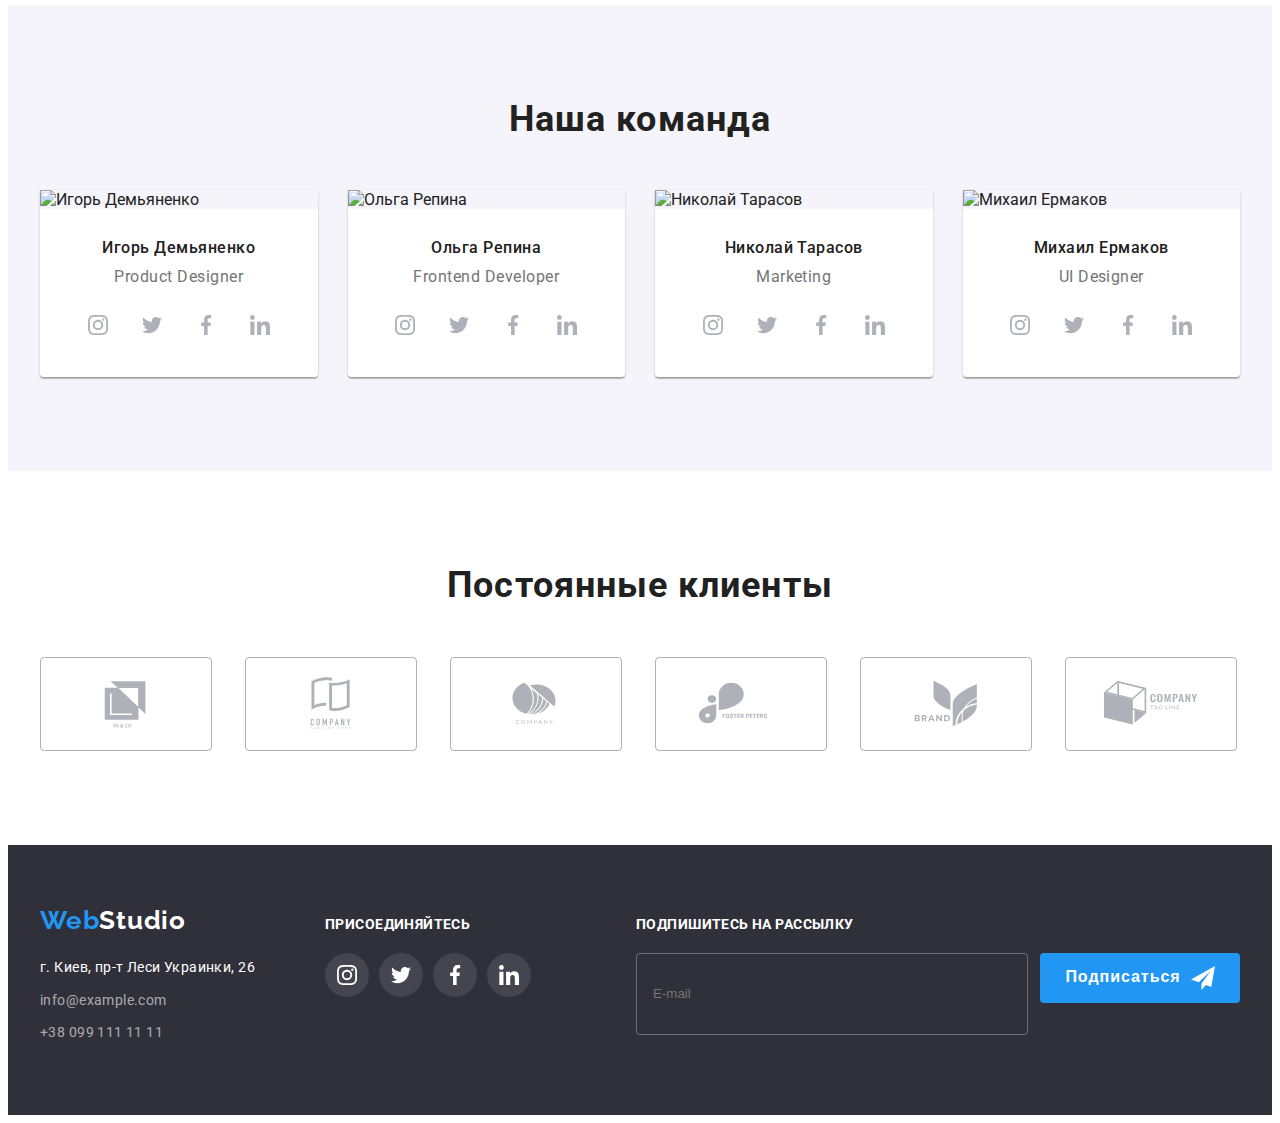
==== commit a698cf2c: "+" ====
--- a/index.html
+++ b/index.html
@@ -69,8 +69,8 @@
                         <div class="mobile-menu-wrap">
                             <ul class="mobile-menu-nav">
                                 <li class="mobile-menu-nav__item">
-                                    <a href="./index.html" class="mobile-menu-nav__link mobile-menu-nav--current" { "
-                                >Студия</a
+                                    <a href="./index.html" class="mobile-menu-nav__link mobile-menu-nav--current"
+                            >Студия</a
                               >
                             </li>
                             <li class=" mobile-menu-nav__item">
@@ -132,7 +132,7 @@
                 </div>
             
             </div>
-        </div>
+
         </header>
 
 <!--Герой-->
@@ -642,11 +642,11 @@
                     <div class="modal-policy">
                         <input class="modal-policy__check visually-hidden" type="checkbox" name="online-policy" id="online-policy">
                         <label class="modal-policy__label" for="online-policy">
-                            <div class="modal-policy__icon">
+                            <span class="modal-policy__icon">
                                 <svg class="modal-policy__icon-check" width="16" height="15">
                                     <use href="./images/icons.svg#check"></use>
                                 </svg>
-                            </div>
+                            </span>
                             <span>Соглашаюсь с рассылкой и принимаю&nbsp;</span>
                         </label>
                         <a class="modal-policy__link" href="">Условия договора</a>
--- a/css/main.min.css
+++ b/css/main.min.css
@@ -1,2 +1,2 @@
-:root{--prime-tex-color: #212121;--white-text-color: #ffffff;--accent-blue-color: #2196f3;--secondary-color: #757575;--white-prime-bgc: #ffffff;--contex-bgc-color: #2f303a;--secondary-bgc-color: #f5f4fa;--icon-color: #AFB1B8;--hover-part-color: #188ce8;--low-opacity-text: rgba(255, 255, 255, 0.6);--footer-icon-bgclr: rgba(255, 255, 255, 0.1);--card-shadow: 0px 1px 3px rgba(0, 0, 0, 0.12), 0px 1px 1px rgba(0, 0, 0, 0.14), 0px 2px 1px rgba(0, 0, 0, 0.2);--hover-shadow: 0px 3px 1px rgba(0, 0, 0, 0.1), 0px 1px 2px rgba(0, 0, 0, 0.08), 0px 2px 2px rgba(0, 0, 0, 0.12);--hover-porfolio-link: 0px 1px 1px rgba(0, 0, 0, 0.12), 0px 4px 4px rgba(0, 0, 0, 0.06), 1px 4px 6px rgba(0, 0, 0, 0.16);--backdrop-bg: rgba(0, 0, 0, 0.2);--projects-bg-hover: rgba(33, 150, 243, 0.9);--cubic-conversion: cubic-bezier(0.4, 0, 0.2, 1)}body{font-family:Roboto, sans-serif;color:var(--prime-tex-color);background-color:var(--white-prime-bgc)}p,h1,h2,h3,h4,h5,h6{margin:0}ul{margin:0;padding:0;list-style:none}li{list-style:none}button{cursor:pointer}img{display:block;max-width:100%;height:auto}a{text-decoration:none}.container{width:1200px;padding-left:15px;padding-right:15px;margin-left:auto;margin-right:auto}.section{padding-top:94px;padding-bottom:94px}.visually-hidden{position:absolute;white-space:nowrap;width:1px;height:1px;overflow:hidden;border:0;padding:0;clip:rect(0 0 0 0);clip-path:inset(50%);margin:-1px}.footer__socials-link,.footer__sign-button,.modal-policy,.modal__close-bttm,.stem__icon,.doing__description,.team__social-link,.clients__link{display:flex;align-items:center;justify-content:center}.logo-site{margin-right:93px;color:var(--accent-blue-color);font-family:Raleway, sans-serif;font-weight:700;font-size:26px;line-height:1.19;letter-spacing:.03em}.logo-second-part{color:#000000}.header{border-bottom-width:1px;border-bottom-style:solid;border-bottom-color:#ececec}.header__container{display:flex;align-items:center}.header__nav{display:flex;align-items:center}.site-nav{display:flex}.site-nav__item:not(:last-child){margin-right:50px}.site-nav__link{position:relative;display:block;padding-top:32px;padding-bottom:32px;color:var(--prime-tex-color);font-weight:500;font-size:14px;line-height:1.14;letter-spacing:.02em;transition:color 250ms var(--cubic-conversion)}.site-nav__link::after{position:absolute;display:block;bottom:-1px;content:"";width:100%;height:4px;background-color:var(--accent-blue-color);border-radius:2px;transform:scaleX(0);transition:transform 250ms var(--cubic-conversion)}.site-nav__link:hover::after,.site-nav__link:focus::after{transform:scaleX(1)}.site-nav__link:hover,.site-nav__link:focus{color:var(--accent-blue-color)}.site-nav__link--current{position:relative;color:var(--accent-blue-color)}.site-nav__link--current::before{position:absolute;display:block;bottom:-1px;content:"";width:100%;height:4px;background-color:var(--accent-blue-color);border-radius:2px}.site-nav__link.current{color:var(--accent-blue-color)}.contact{display:flex;margin-left:auto}.contact__item:not(:first-child){margin-left:50px}.contact__link{display:flex;align-items:center;padding-top:32px;padding-bottom:32px;color:var(--secondary-color);font-weight:500;font-size:14px;line-height:1.14;letter-spacing:.02em;transition:color 250ms var(--cubic-conversion)}.contact__link:hover,.contact__link:focus{color:var(--accent-blue-color)}.contact__icon{margin-right:10px;fill:currentColor}.footer{padding:60px 0;background-color:var(--contex-bgc-color)}.footer-logo{color:var(--accent-blue-color);font-family:Raleway, sans-serif;font-weight:700;font-size:26px;line-height:1.19;letter-spacing:.03em}.footer-logo--white-half{color:white}.footer__list{display:inline-block}.footer__item:not(:last-child){margin-bottom:9px}.footer__address{margin-top:20px}.footer__link-location{color:var(--white-text-color);font-style:normal;font-weight:400;font-size:14px;line-height:1.7;letter-spacing:.03em}.footer__link{color:var(--low-opacity-text);font-style:normal;font-weight:400;font-size:14px;line-height:1.7;letter-spacing:.03em}.footer__wrap{align-items:baseline;display:flex}.footer__socials{margin-left:70px}.footer__socials-title{margin-bottom:20px;font-weight:700;font-size:14px;line-height:1.14;letter-spacing:.03em;text-transform:uppercase;color:var(--white-text-color)}.footer__socials-list{display:flex;justify-content:center}.footer__socials-item{width:44px;height:44px}.footer__socials-item:not(:first-child){margin-left:10px}.footer__socials-link{width:100%;height:100%;border-radius:50%;background-color:var(--footer-icon-bgclr);color:var(--white-text-color);transition:background-color 250ms var(--cubic-conversion)}.footer__socials-link:hover,.footer__socials-link:focus{background-color:var(--accent-blue-color)}.footer__socials-icon{fill:currentColor}.footer__sign{margin-left:auto}.footer__sign-title{margin-bottom:20px;font-weight:700;font-size:14px;line-height:1.14;letter-spacing:.03em;text-transform:uppercase;color:var(--white-text-color)}.footer__sign-wrap{display:flex}.footer__sign-input{width:358px;height:50px;padding:15px 16px;background-color:inherit;border:1px solid rgba(255,255,255,0.3);border-radius:4px;outline:none;color:var(--white-text-color)}.footer__sign-button{margin-left:12px;min-width:200px;height:50px;background-color:var(--accent-blue-color);color:var(--white-text-color);border-radius:4px;border:1px solid transparent;box-sizing:border-box;cursor:pointer;font-weight:700;font-size:16px;line-height:1.8;letter-spacing:.06em;transition:background-color 250ms var(--cubic-conversion)}.footer__sign-button:hover,.footer__sign-button:focus{background-color:var(--hover-part-color)}.footer__sign-icon{margin-left:10px;fill:#ffffff}.hero{text-align:center;padding:200px 0;max-width:1600px;margin-left:auto;margin-right:auto;background-color:#2f303a66;background-image:linear-gradient(rgba(47,48,58,0.4), rgba(47,48,58,0.4)),url(../images/hero.jpeg);background-size:cover;background-position:center}.hero__title{text-transform:uppercase;color:var(--white-text-color);font-weight:900;font-size:44px;line-height:1.36;letter-spacing:.06em;margin-bottom:30px;margin-left:auto;margin-right:auto;width:696px}.hero__bttn{display:inline-block;padding:10px 32px;min-width:200px;background-color:var(--accent-blue-color);color:var(--white-text-color);font-weight:700;font-size:16px;line-height:1.8;letter-spacing:.06em;box-sizing:border-box;border-radius:4px;border:1px solid transparent;cursor:pointer;transition:background-color 250ms var(--cubic-conversion)}.hero__bttn:hover,.hero__bttn:focus{background-color:#188ce8}.backdrop{position:fixed;z-index:1;top:0;left:0;width:100%;height:100%;background-color:var(--backdrop-bg);transition:opacity 800ms var(--cubic-conversion),visibility 800ms var(--cubic-conversion)}.modal{position:absolute;text-align:center;top:50%;left:50%;width:528px;height:581px;padding:40px;background-color:var(--white-prime-bgc);box-shadow:0px 1px 3px rgba(0,0,0,0.12),0px 1px 1px rgba(0,0,0,0.14),0px 2px 1px rgba(0,0,0,0.2);border-radius:4px;transform:scale(1) translate(-50%, -50%)}.modal__title{display:block;margin-bottom:12px;font-weight:700;font-size:20px;line-height:1.15;letter-spacing:.03em;color:var(--prime-tex-color)}.modal-form{margin-bottom:20px}.modal-form__wrap{position:relative;display:flex;flex-direction:column}.modal-form__wrap:not(:last-child){margin-bottom:10px}.modal-form__label{display:block;text-align:left;margin-bottom:4px;font-weight:400;font-size:12px;line-height:1.16;letter-spacing:.01em;color:var(--secondary-color)}.modal-form__input{padding:0;margin:0;padding-left:42px;width:100%;height:40px;border:1px solid rgba(33,33,33,0.2);border-radius:4px;outline:none;transition:border-color 250ms var(--cubic-conversion)}.modal-form__input:focus{border-color:var(--accent-blue-color)}.modal-form__icon{position:absolute;top:50%;left:12px;transition:fill 250ms var(--cubic-conversion)}.modal-form__input:focus+.modal-form__icon{fill:var(--accent-blue-color)}.modal-form__textarea{width:100%;height:120px;padding:12px 16px;border:1px solid rgba(33,33,33,0.2);border-radius:4px;resize:none;outline:none;transition:border-color 250ms var(--cubic-conversion)}.modal-form__textarea:focus{border-color:var(--accent-blue-color)}.modal-form__textarea::placeholder{font-weight:400;font-size:14px;line-height:1.14;letter-spacing:.01em;color:rgba(117,117,117,0.5)}.modal-policy{margin-bottom:30px}.modal-policy__label{display:flex;align-items:center;font-weight:400;font-size:14px;line-height:1.7;letter-spacing:.03em;color:var(--secondary-color)}.modal-policy__label .modal-policy__icon-check{display:flex;align-items:center;width:16px;height:15px;border:2px solid #212121;border-radius:2px;margin-right:8px}.modal-policy__icon-check{fill:#ffffff}.modal-policy__check:checked+.modal-policy__label .modal-policy__icon-check{background-color:var(--accent-blue-color);border:none;transition:background-color 250ms var(--cubic-conversion)}.modal-policy__link{font-weight:400;font-size:14px;line-height:1.7;letter-spacing:.03em;text-decoration-skip-ink:none;color:var(--accent-blue-color)}.modal__submit{padding:10px 55px;min-width:200px;background-color:var(--accent-blue-color);color:var(--white-text-color);border-radius:4px;border:1px solid transparent;cursor:pointer;font-weight:700;font-size:16px;line-height:1.8;letter-spacing:.06em;box-shadow:0px 4px 4px rgba(0,0,0,0.15);transition:background-color 250ms var(--cubic-conversion),box-shadow 250ms var(--cubic-conversion)}.modal__submit:hover,.modal__submit:focus{box-shadow:0px 4px 4px rgba(0,0,0,0.15),0px 4px 4px rgba(0,0,0,0.15);background-color:var(--hover-part-color)}.modal__close-bttm{position:absolute;top:8px;right:8px;width:30px;height:30px;border-radius:50%;background-color:transparent;border:1px solid rgba(0,0,0,0.1);cursor:pointer;color:var(--accent-blue-color);transition:fill 250ms var(--cubic-conversion)}.modal__close-bttm:hover,.modal__close-bttm:focus{fill:currentColor}.is-hidden{opacity:0;visibility:hidden;pointer-events:none}.seaction--no-bottom-padding{padding-bottom:0}.stem{display:flex;margin-left:-30px;margin-top:-30px}.stem__item{flex-basis:calc(100% / 4 - 30px);margin-left:30px;margin-top:30px}.stem__icon{margin-bottom:30px;background-color:var(--secondary-bgc-color);width:270px;height:120px;border-radius:4px}.stem__title{margin-bottom:10px;color:var(--prime-tex-color);font-weight:700;font-size:14px;line-height:1.14;letter-spacing:.03em;text-transform:uppercase}.stem__text{font-weight:400;font-size:14px;line-height:1.7;letter-spacing:.03em;color:var(--secondary-color)}.doing__list{display:flex}.doing__item{position:relative}.doing__item:not(:last-child){margin-right:30px}.doing{margin-bottom:50px;color:var(--prime-tex-color);font-weight:700;font-size:36px;line-height:1.16;letter-spacing:.03em;text-align:center}.doing__description{position:absolute;bottom:0;right:0;width:370px;height:70px;background-color:rgba(47,48,58,0.8);color:var(--white-text-color);font-weight:700;font-size:14px;line-height:1.14;letter-spacing:.03em;text-transform:uppercase}.section-team-bg{background:var(--secondary-bgc-color)}.team__title{margin-bottom:50px;color:var(--prime-tex-color);font-weight:700;font-size:36px;line-height:1.16;letter-spacing:.03em;text-align:center}.team__list{display:flex;flex-wrap:wrap}.team__item{border-radius:0px 0px 4px 4px;box-shadow:var(--card-shadow)}.team__item:not(:last-child){margin-right:30px}.team__work-rang{padding-top:30px;padding-bottom:30px;background-color:var(--white-prime-bgc);text-align:center;border-radius:0px 0px 4px 4px}.team__person-title{margin-bottom:10px;color:var(--prime-tex-color);font-weight:500;font-size:16px;line-height:1.18;letter-spacing:.03em}.team__abouth{color:var(--secondary-color);font-weight:400;font-size:16px;line-height:1.18;letter-spacing:.03em;margin-bottom:16px}.team__social-list{display:flex;justify-content:center}.team__social-item{width:44px;height:44px}.team__social-item:not(:first-child){margin-left:10px}.team__social-link{width:100%;height:100%;border-radius:50%;background-color:var(--white-text-color);color:var(--icon-color);transition:color 250ms var(--cubic-conversion),background-color 250ms var(--cubic-conversion)}.team__social-link:hover,.team__social-link:focus{background-color:var(--accent-blue-color);color:var(--white-text-color)}.team__social-icon{fill:currentColor}.clients{margin-bottom:50px;color:var(--prime-tex-color);font-weight:700;font-size:36px;line-height:1.16;letter-spacing:.03em;text-align:center}.clients__list{display:flex}.clients__item:not(:first-child){margin-left:30px}.clients__link{width:170px;height:92px;border:1px solid var(--icon-color);border-radius:4px;color:var(--icon-color);transition:color 250ms var(--cubic-conversion),border-color 250ms var(--cubic-conversion)}.clients__link:hover,.clients__link:focus{color:var(--accent-blue-color);border-color:var(--accent-blue-color)}.clients__icon{fill:currentColor}.filter-project__list{display:flex;justify-content:center;margin-bottom:50px}.filter-project__item:not(:first-child){margin-left:8px}.filter-project__btt{padding:6px 22px;background-color:var(--secondary-bgc-color);color:var(--prime-tex-color);font-weight:500;font-size:16px;line-height:1.62;letter-spacing:.03em;border:none;border-radius:4px;cursor:pointer;transition:color 250ms var(--cubic-conversion),background-color 250ms var(--cubic-conversion),box-shadow 250ms var(--cubic-conversion)}.filter-project__btt:hover,.filter-project__btt:focus{background-color:var(--accent-blue-color);color:var(--white-prime-bgc);box-shadow:var(--hover-shadow)}.works{display:flex;flex-wrap:wrap;margin-left:-30px;margin-top:-30px}.works__item{flex-basis:calc(100% / 3 - 30px);margin-left:30px;margin-top:30px}.works__link{display:block;transition:box-shadow 250ms var(--cubic-conversion)}.works__link:hover,.works__link:focus{box-shadow:var(--hover-porfolio-link);transform:translateY(0)}.works-thumb__title{color:var(--prime-tex-color);font-weight:700;font-size:18px;margin-bottom:4px;line-height:2;letter-spacing:0.06em}.works-thumb__text{color:var(--secondary-color);font-size:16px;line-height:1.87;letter-spacing:0.03em}.works-thumb{padding:20px 24px;border-left:1px solid #eeeeee;border-right:1px solid #eeeeee;border-bottom:1px solid #eeeeee}.works-top__wrap{position:relative;overflow:hidden}.works-top__text{position:absolute;top:0;left:0;height:100%;font-weight:400;font-size:18px;line-height:1.5;letter-spacing:.03em;padding:63px 24px;color:var(--white-text-color);background-color:var(--projects-bg-hover);transform:translateY(100%);transition:transform 250ms var(--cubic-conversion)}.works__item:hover .works-top__text,.works__link:focus .works-top__text{transform:translateY(0)}
+:root{--prime-tex-color: #212121;--white-text-color: #ffffff;--accent-blue-color: #2196f3;--secondary-color: #757575;--white-prime-bgc: #ffffff;--contex-bgc-color: #2f303a;--secondary-bgc-color: #f5f4fa;--icon-color: #AFB1B8;--hover-part-color: #188ce8;--low-opacity-text: rgba(255, 255, 255, 0.6);--footer-icon-bgclr: rgba(255, 255, 255, 0.1);--card-shadow: 0px 1px 3px rgba(0, 0, 0, 0.12), 0px 1px 1px rgba(0, 0, 0, 0.14), 0px 2px 1px rgba(0, 0, 0, 0.2);--hover-shadow: 0px 3px 1px rgba(0, 0, 0, 0.1), 0px 1px 2px rgba(0, 0, 0, 0.08), 0px 2px 2px rgba(0, 0, 0, 0.12);--hover-porfolio-link: 0px 1px 1px rgba(0, 0, 0, 0.12), 0px 4px 4px rgba(0, 0, 0, 0.06), 1px 4px 6px rgba(0, 0, 0, 0.16);--backdrop-bg: rgba(0, 0, 0, 0.2);--projects-bg-hover: rgba(33, 150, 243, 0.9);--cubic-conversion: cubic-bezier(0.4, 0, 0.2, 1)}body{font-family:Roboto, sans-serif;color:var(--prime-tex-color);background-color:var(--white-prime-bgc)}p,h1,h2,h3,h4,h5,h6{margin:0}ul{margin:0;padding:0;list-style:none}li{list-style:none}button{cursor:pointer}img{display:block;max-width:100%;height:auto}a{text-decoration:none}.container{width:100%;padding-right:15px;padding-left:15px;margin-left:auto;margin-right:auto}@media screen and (min-width: 480px){.container{width:480px}}@media screen and (min-width: 768px){.container{width:768px}}@media screen and (min-width: 1200px){.container{width:1200px}}.section{padding-top:60px;padding-bottom:60px}@media screen and (min-width: 1200px){.section{padding-top:94px;padding-bottom:94px}}.visually-hidden{position:absolute;white-space:nowrap;width:1px;height:1px;overflow:hidden;border:0;padding:0;clip:rect(0 0 0 0);clip-path:inset(50%);margin:-1px}.footer__socials-link,.footer__sign-button,.modal-policy,.modal__close-bttm,.stem__icon,.doing__description,.team__social-link,.clients__link{display:flex;align-items:center;justify-content:center}.logo-site{color:var(--accent-blue-color);font-family:Raleway, sans-serif;font-weight:700;font-size:26px;line-height:1.19;letter-spacing:.03em}@media screen and (min-width: 768px){.logo-site{margin-right:88px}}@media screen and (min-width: 1200px){.logo-site{margin-right:93px}}.logo-second-part{color:#000000}.header{border-bottom-width:1px;border-bottom-style:solid;border-bottom-color:#ececec}.header__container{display:flex;align-items:center;height:60px}@media screen and (min-width: 768px){.header__container{height:80px}}.header__nav{display:flex;align-items:center}.site-nav{display:flex;margin-left:auto}@media screen and (max-width: 767px){.site-nav{display:none}}.site-nav__item:not(:last-child){margin-right:50px}.site-nav__link{position:relative;display:block;padding-top:32px;padding-bottom:32px;color:var(--prime-tex-color);font-weight:500;font-size:14px;line-height:1.14;letter-spacing:.02em;transition:color 250ms var(--cubic-conversion)}.site-nav__link::after{position:absolute;display:block;bottom:-1px;content:"";width:100%;height:4px;background-color:var(--accent-blue-color);border-radius:2px;transform:scaleX(0);transition:transform 250ms var(--cubic-conversion)}.site-nav__link:hover::after,.site-nav__link:focus::after{transform:scaleX(1)}.site-nav__link:hover,.site-nav__link:focus{color:var(--accent-blue-color)}.site-nav__link--current{position:relative;color:var(--accent-blue-color)}.site-nav__link--current::before{position:absolute;display:block;bottom:-1px;content:"";width:100%;height:4px;background-color:var(--accent-blue-color);border-radius:2px}.site-nav__link.current{color:var(--accent-blue-color)}.contact{margin-left:auto}@media screen and (max-width: 767px){.contact{display:none}}@media screen and (min-width: 1200px){.contact{display:flex}}@media screen and (max-width: 1199px){.contact__item:not(:first-child){margin-top:10px}}@media screen and (min-width: 1200px){.contact__item:not(:first-child){margin-left:50px}}.contact__link{color:var(--secondary-color);font-weight:500;font-size:14px;line-height:1.14;letter-spacing:.02em;transition:color 250ms var(--cubic-conversion)}.contact__link:hover,.contact__link:focus{color:var(--accent-blue-color)}@media screen and (min-width: 1200px){.contact__link{padding-top:32px;padding-bottom:32px;display:flex;align-items:center}}.contact__icon{margin-right:10px;fill:currentColor}.header-menu{margin-left:auto}.menu__button{display:inline-flex;margin:0;padding:0;border:none;background-color:transparent}@media screen and (min-width: 768px){.menu__button{display:none}}.header-menu__button{margin-left:auto}.mobile-menu__button{display:flex;margin-left:auto;margin-top:10px;margin-right:15px;cursor:pointer;color:var(--accent--blue-color);transition:fill 250ms var(--cubic-conversion)}.mobile-menu__button:hover,.mobile-menu__button:focus{fill:currentColor}.mobile-menu{display:block;position:fixed;z-index:1;background-color:white;top:0;width:100vw;height:100vh}.mobile-menu .mobile-container{display:flex;flex-direction:column;justify-content:space-between;height:100%}.mobile-container{padding-bottom:48px;padding-left:40px}.mobile-menu-nav__item:not(:last-child){margin-bottom:32px}.mobile-menu-nav__link{color:var(--primary-text-color);font-weight:500;font-size:40px;line-height:1.17;letter-spacing:.02em;transition:color 250ms var(--cubic-conversio)}.mobile-menu-nav__link:hover,.mobile-menu-nav__link:focus{color:var(--accent--blue-color)}.mobile-menu-nav--current{color:var(--accent--blue-color)}.mobile-menu-contacts{margin-bottom:64px}.mobile-menu-contacts__item:not(:last-child){margin-bottom:32px}.mobile-menu-mail__link{color:var(--secondary-text-color);font-weight:500;font-size:24px;line-height:1.16;letter-spacing:.02em}.mobile-menu-tel__link{color:var(--accent--blue-color);font-weight:500;font-size:34px;line-height:1.17;letter-spacing:.02em}.mobile-menu-socials{display:inline-flex;flex-wrap:wrap}.mobile-menu-socials__item:not(:last-child)::after{margin-left:10px;margin-right:10px;content:'';border:1px solid rgba(33,33,33,0.2);transform:rotate(90deg)}.mobile-menu-socials__link{font-weight:500;font-size:18px;line-height:1.2;letter-spacing:.02em;color:var(--accent--blue-color)}.footer{padding:60px 0;background-color:var(--contex-bgc-color)}.footer-logo{color:var(--accent-blue-color);font-family:Raleway, sans-serif;font-weight:700;font-size:26px;line-height:1.19;letter-spacing:.03em}.footer-logo--white-half{color:white}.logo--bottom-position{display:flex}@media screen and (max-width: 1199px){.logo--bottom-position{justify-content:center}}@media screen and (min-width: 1199px){.footer__list{display:inline-block}}.footer__item:not(:last-child){margin-bottom:8px}@media screen and (min-width: 1200px){.footer__item:not(:last-child){margin-bottom:9px}}.footer__address{display:flex}@media screen and (max-width: 1199px){.footer__address{justify-content:center;text-align:center}}.footer-address--mt{margin-top:20px}.footer__link-location{color:var(--white-text-color);font-style:normal;font-weight:400;font-size:14px;line-height:1.7;letter-spacing:.03em}.footer__link{color:var(--low-opacity-text);font-style:normal;font-weight:400;font-size:14px;line-height:1.7;letter-spacing:.03em}@media screen and (min-width: 1200px){.footer__wrap{align-items:baseline;display:flex}}@media screen and (max-width: 767px){.footer__socials{margin-top:60px}}@media screen and (min-width: 1200px){.footer__socials--ml{margin-left:70px}}.footer__socials-title{margin-bottom:20px;font-weight:700;font-size:14px;line-height:1.14;letter-spacing:.03em;text-transform:uppercase;color:var(--white-text-color)}@media screen and (max-width: 1199px){.footer__socials-title{text-align:center}}.footer__socials-list{display:flex;justify-content:center}.footer__socials-item{width:44px;height:44px}.footer__socials-item:not(:first-child){margin-left:10px}.footer__socials-link{width:100%;height:100%;border-radius:50%;background-color:var(--footer-icon-bgclr);color:var(--white-text-color);transition:background-color 250ms var(--cubic-conversion)}.footer__socials-link:hover,.footer__socials-link:focus{background-color:var(--accent-blue-color)}.footer__socials-icon{fill:currentColor}@media screen and (max-width: 1199px){.footer__sign{margin-top:60px}}@media screen and (min-width: 1200px){.footer__sign{margin-left:auto}}.footer__sign-title{display:block;margin-bottom:20px;font-weight:700;font-size:14px;line-height:1.14;letter-spacing:.03em;text-transform:uppercase;color:var(--white-text-color)}@media screen and (max-width: 1199px){.footer__sign-title{text-align:center}}@media screen and (min-width: 1200px){.footer__sign-form{display:flex}}.footer__sign-input{margin-bottom:20px;width:100%;height:50px;padding:15px 16px;background-color:inherit;border:1px solid rgba(255,255,255,0.3);border-radius:4px;outline:none;color:var(--white-text-color)}@media screen and (min-width: 480px){.footer__sign-input{width:450px}}@media screen and (min-width: 768px) and (max-width: 1199px){.footer__sign-input{display:block;margin-left:auto;margin-right:auto}}@media screen and (min-width: 1200px){.footer__sign-input{margin-left:auto;width:358px}}.footer__sign-button{margin-left:auto;margin-right:auto;min-width:200px;height:50px;background-color:var(--accent-blue-color);color:var(--white-text-color);border-radius:4px;border:1px solid transparent;box-sizing:border-box;cursor:pointer;font-weight:700;font-size:16px;line-height:1.8;letter-spacing:.06em;transition:background-color 250ms var(--cubic-conversion)}.footer__sign-button:hover,.footer__sign-button:focus{background-color:var(--hover-part-color)}@media screen and (min-width: 1200px){.footer__sign-button{margin-left:12px}}.footer__sign-icon{margin-left:10px;fill:#ffffff}@media screen and (min-width: 768px){.tablet-view{display:flex;align-items:baseline;justify-content:space-around}}.hero{text-align:center;padding:118px 60px;margin-left:auto;margin-right:auto;background-color:#c4c4c4;background-image:linear-gradient(rgba(47,48,58,0.4), rgba(47,48,58,0.4)),url(../images/hero_img_mob_x1.jpg);background-repeat:no-repeat;background-position:center;background-size:cover}@media (min-device-pixel-ratio: 2), (min-resolution: 192dpi), (min-resolution: 2dppx){.hero{background-image:linear-gradient(rgba(47,48,58,0.4), rgba(47,48,58,0.4)),url(../images/hero_img_mob_x2.jpg)}}@media screen and (min-width: 768px){.hero{background-image:linear-gradient(rgba(47,48,58,0.4), rgba(47,48,58,0.4)),url(../images/hero_img_tab_x1.jpg)}}@media screen and (min-width: 768px) and (min-device-pixel-ratio: 2), screen and (min-width: 768px) and (min-resolution: 192dpi), screen and (min-width: 768px) and (min-resolution: 2dppx){.hero{background-image:linear-gradient(rgba(47,48,58,0.4), rgba(47,48,58,0.4)),url(../images/hero_img_tab_x2.jpg)}}@media screen and (min-width: 1200px){.hero{max-width:1600px;padding:200px 0;background-image:linear-gradient(rgba(47,48,58,0.4), rgba(47,48,58,0.4)),url(../images/hero.jpeg)}}@media screen and (min-width: 1200px) and (min-device-pixel-ratio: 2), screen and (min-width: 1200px) and (min-resolution: 192dpi), screen and (min-width: 1200px) and (min-resolution: 2dppx){.hero{background-image:linear-gradient(rgba(47,48,58,0.4), rgba(47,48,58,0.4)),url(../images/hero_img_x2.jpg)}}.hero__title{margin-bottom:30px;margin-left:auto;margin-right:auto;color:var(--white-text-color);text-transform:uppercase;font-weight:900;font-size:26px;line-height:1.6;letter-spacing:.06em}@media screen and (max-width: 1199px){.hero__title{max-width:360px}}@media screen and (min-width: 1200px){.hero__title{width:696px;font-weight:900;font-size:44px;line-height:1.36;letter-spacing:.06em}}.hero__bttn{display:inline-block;padding:10px 32px;min-width:200px;background-color:var(--accent-blue-color);color:var(--white-text-color);font-weight:700;font-size:16px;line-height:1.8;letter-spacing:.06em;box-sizing:border-box;border-radius:4px;border:1px solid transparent;cursor:pointer;transition:background-color 250ms var(--cubic-conversion)}.hero__bttn:hover,.hero__bttn:focus{background-color:#188ce8}.backdrop{position:fixed;z-index:1;top:0;left:0;width:100%;height:100%;background-color:var(--backdrop-bg);transition:opacity 800ms var(--cubic-conversion),visibility 800ms var(--cubic-conversion)}.modal{position:absolute;text-align:center;top:50%;left:50%;width:528px;height:581px;padding:40px;background-color:var(--white-prime-bgc);box-shadow:0px 1px 3px rgba(0,0,0,0.12),0px 1px 1px rgba(0,0,0,0.14),0px 2px 1px rgba(0,0,0,0.2);border-radius:4px;transform:scale(1) translate(-50%, -50%)}.modal__title{display:block;margin-bottom:12px;font-weight:700;font-size:20px;line-height:1.15;letter-spacing:.03em;color:var(--prime-tex-color)}.modal-form{margin-bottom:20px}.modal-form__wrap{position:relative;display:flex;flex-direction:column}.modal-form__wrap:not(:last-child){margin-bottom:10px}.modal-form__label{display:block;text-align:left;margin-bottom:4px;font-weight:400;font-size:12px;line-height:1.16;letter-spacing:.01em;color:var(--secondary-color)}.modal-form__input{padding:0;margin:0;padding-left:42px;width:100%;height:40px;border:1px solid rgba(33,33,33,0.2);border-radius:4px;outline:none;transition:border-color 250ms var(--cubic-conversion)}.modal-form__input:focus{border-color:var(--accent-blue-color)}.modal-form__icon{position:absolute;top:50%;left:12px;transition:fill 250ms var(--cubic-conversion)}.modal-form__input:focus+.modal-form__icon{fill:var(--accent-blue-color)}.modal-form__textarea{width:100%;height:120px;padding:12px 16px;border:1px solid rgba(33,33,33,0.2);border-radius:4px;resize:none;outline:none;transition:border-color 250ms var(--cubic-conversion)}.modal-form__textarea:focus{border-color:var(--accent-blue-color)}.modal-form__textarea::placeholder{font-weight:400;font-size:14px;line-height:1.14;letter-spacing:.01em;color:rgba(117,117,117,0.5)}.modal-policy{margin-bottom:30px}.modal-policy__label{display:flex;align-items:center;font-weight:400;font-size:14px;line-height:1.7;letter-spacing:.03em;color:var(--secondary-color)}.modal-policy__label .modal-policy__icon-check{display:flex;align-items:center;width:16px;height:15px;border:2px solid #212121;border-radius:2px;margin-right:8px}.modal-policy__icon-check{fill:#ffffff}.modal-policy__check:checked+.modal-policy__label .modal-policy__icon-check{background-color:var(--accent-blue-color);border:none;transition:background-color 250ms var(--cubic-conversion)}.modal-policy__link{font-weight:400;font-size:14px;line-height:1.7;letter-spacing:.03em;text-decoration-skip-ink:none;color:var(--accent-blue-color)}.modal__submit{padding:10px 55px;min-width:200px;background-color:var(--accent-blue-color);color:var(--white-text-color);border-radius:4px;border:1px solid transparent;cursor:pointer;font-weight:700;font-size:16px;line-height:1.8;letter-spacing:.06em;box-shadow:0px 4px 4px rgba(0,0,0,0.15);transition:background-color 250ms var(--cubic-conversion),box-shadow 250ms var(--cubic-conversion)}.modal__submit:hover,.modal__submit:focus{box-shadow:0px 4px 4px rgba(0,0,0,0.15),0px 4px 4px rgba(0,0,0,0.15);background-color:var(--hover-part-color)}.modal__close-bttm{position:absolute;top:8px;right:8px;width:30px;height:30px;border-radius:50%;background-color:transparent;border:1px solid rgba(0,0,0,0.1);cursor:pointer;color:var(--accent-blue-color);transition:fill 250ms var(--cubic-conversion)}.modal__close-bttm:hover,.modal__close-bttm:focus{fill:currentColor}.is-hidden{opacity:0;visibility:hidden;pointer-events:none}@media screen and (min-width: 1200px){.seaction--no-bottom-padding{padding-bottom:0}}@media screen and (min-width: 768px){.stem{display:flex;flex-wrap:wrap;margin-left:-30px;margin-top:-30px}}@media screen and (max-width: 767px){.stem__item:not(:last-child){margin-bottom:30px}}@media screen and (min-width: 768px){.stem__item{flex-basis:calc(100% / 2 - 30px);margin-left:30px;margin-top:30px}}@media screen and (min-width: 1200px){.stem__item{flex-basis:calc(100% / 4 - 30px)}}.stem__icon{margin-bottom:30px;background-color:var(--secondary-bgc-color);width:100%;height:120px;border-radius:4px}.stem__title{margin-bottom:10px;color:var(--prime-tex-color);font-weight:700;font-size:14px;line-height:1.14;letter-spacing:.03em;text-transform:uppercase}@media screen and (max-width: 767px){.stem__title{text-align:center}}.stem__text{font-weight:400;font-size:14px;line-height:1.7;letter-spacing:.03em;color:var(--secondary-color)}@media screen and (max-width: 1199px){.no-hide-desctop{display:none}}.doing__list{display:flex}.doing__item{position:relative}.doing__item:not(:last-child){margin-right:30px}.doing{margin-bottom:50px;color:var(--prime-tex-color);font-weight:700;font-size:36px;line-height:1.16;letter-spacing:.03em;text-align:center}.doing__description{position:absolute;bottom:0;right:0;width:370px;height:70px;background-color:rgba(47,48,58,0.8);color:var(--white-text-color);font-weight:700;font-size:14px;line-height:1.14;letter-spacing:.03em;text-transform:uppercase}.section-team-bg{background:var(--secondary-bgc-color)}.team__title{margin-bottom:50px;color:var(--prime-tex-color);font-weight:700;font-size:36px;line-height:1.16;letter-spacing:.03em;text-align:center}@media screen and (min-width: 768px){.team__list{display:flex;flex-wrap:wrap;margin-left:-30px;margin-top:-30px}}.team__item{border-radius:0px 0px 4px 4px;box-shadow:var(--card-shadow)}@media screen and (max-width: 767px){.team__item:not(:last-child){margin-bottom:30px}}@media screen and (min-width: 768px){.team__item{flex-basis:calc(100% / 2 - 30px);margin-left:30px;margin-top:30px}}@media screen and (min-width: 1200px){.team__item{flex-basis:calc(100% / 4 - 30px)}}.team__work-rang{padding-top:30px;padding-bottom:30px;background-color:var(--white-prime-bgc);text-align:center;border-radius:0px 0px 4px 4px}.team__person-title{margin-bottom:10px;color:var(--prime-tex-color);font-weight:500;font-size:16px;line-height:1.18;letter-spacing:.03em}.team__abouth{color:var(--secondary-color);font-weight:400;font-size:16px;line-height:1.18;letter-spacing:.03em;margin-bottom:16px}.team__social-list{display:flex;justify-content:center}.team__social-item{width:44px;height:44px}.team__social-item:not(:first-child){margin-left:10px}.team__social-link{width:100%;height:100%;border-radius:50%;background-color:var(--white-text-color);color:var(--icon-color);transition:color 250ms var(--cubic-conversion),background-color 250ms var(--cubic-conversion)}.team__social-link:hover,.team__social-link:focus{background-color:var(--accent-blue-color);color:var(--white-text-color)}.team__social-icon{fill:currentColor}.clients__title{margin-bottom:50px;color:var(--prime-tex-color);font-weight:700;font-size:36px;line-height:1.16;letter-spacing:.03em;text-align:center}.clients__list{display:flex;flex-wrap:wrap;margin-left:-30px;margin-top:-30px}.clients__item{flex-basis:calc(100% / 2 - 30px);margin-left:30px;margin-top:30px}@media screen and (min-width: 768px){.clients__item{flex-basis:calc(100% / 3 - 30px)}}@media screen and (min-width: 1200px){.clients__item{flex-basis:calc(100% / 6 - 30px)}}.clients__link{width:170px;height:92px;border:1px solid var(--icon-color);border-radius:4px;color:var(--icon-color);transition:color 250ms var(--cubic-conversion),border-color 250ms var(--cubic-conversion)}.clients__link:hover,.clients__link:focus{color:var(--accent-blue-color);border-color:var(--accent-blue-color)}.clients__icon{fill:currentColor}.filter--bm{margin-bottom:40px}@media screen and (min-width: 768px){.filter--bm{margin-bottom:30px}}@media screen and (min-width: 1200px){.filter--bm{margin-bottom:50px}}.filter-project__list{display:flex;flex-wrap:wrap;margin-top:-15px}@media screen and (min-width: 768px){.filter-project__list{justify-content:center}}.filter-project__item{margin-top:15px}.filter-project__item:not(:last-child){margin-right:8px}.filter-project__btt{padding:6px 22px;background-color:var(--secondary-bgc-color);color:var(--prime-tex-color);font-weight:500;font-size:16px;line-height:1.62;letter-spacing:.03em;border:none;border-radius:4px;cursor:pointer;transition:color 250ms var(--cubic-conversion),background-color 250ms var(--cubic-conversion),box-shadow 250ms var(--cubic-conversion)}.filter-project__btt:hover,.filter-project__btt:focus{background-color:var(--accent-blue-color);color:var(--white-prime-bgc);box-shadow:var(--hover-shadow)}@media screen and (min-width: 768px){.works{display:flex;flex-wrap:wrap;margin-left:-30px;margin-top:-30px}}@media screen and (max-width: 767px){.works__item:not(:last-child){margin-bottom:30px}}@media screen and (min-width: 768px){.works__item{flex-basis:calc(100% / 2 - 30px);margin-left:30px;margin-top:30px}}@media screen and (min-width: 1200px){.works__item{flex-basis:calc(100% / 3 - 30px)}}.works__link{display:block;transition:box-shadow 250ms var(--cubic-conversion)}.works__link:hover,.works__link:focus{box-shadow:var(--projects-bg-hover);transform:translateY(0)}.works-thumb__title{color:var(--prime-tex-color);font-weight:700;font-size:18px;margin-bottom:4px;line-height:2;letter-spacing:0.06em}.works-thumb__text{color:var(--secondary);font-size:16px;line-height:1.87;letter-spacing:0.03em}.works-thumb{padding:20px 24px;border-left:1px solid #eeeeee;border-right:1px solid #eeeeee;border-bottom:1px solid #eeeeee}.works-top__wrap{position:relative;overflow:hidden}.works-top__text{position:absolute;top:0;left:0;height:100%;font-weight:400;font-size:18px;line-height:1.5;letter-spacing:.03em;padding:63px 24px;color:var(--white-text-color);background-color:var(--projects-bg-hover);transform:translateY(100%);transition:transform 250ms var(--cubic-conversion)}.works__item:hover .works-top__text,.works__link:focus .works-top__text{transform:translateY(0)}
 /*# sourceMappingURL=main.min.css.map */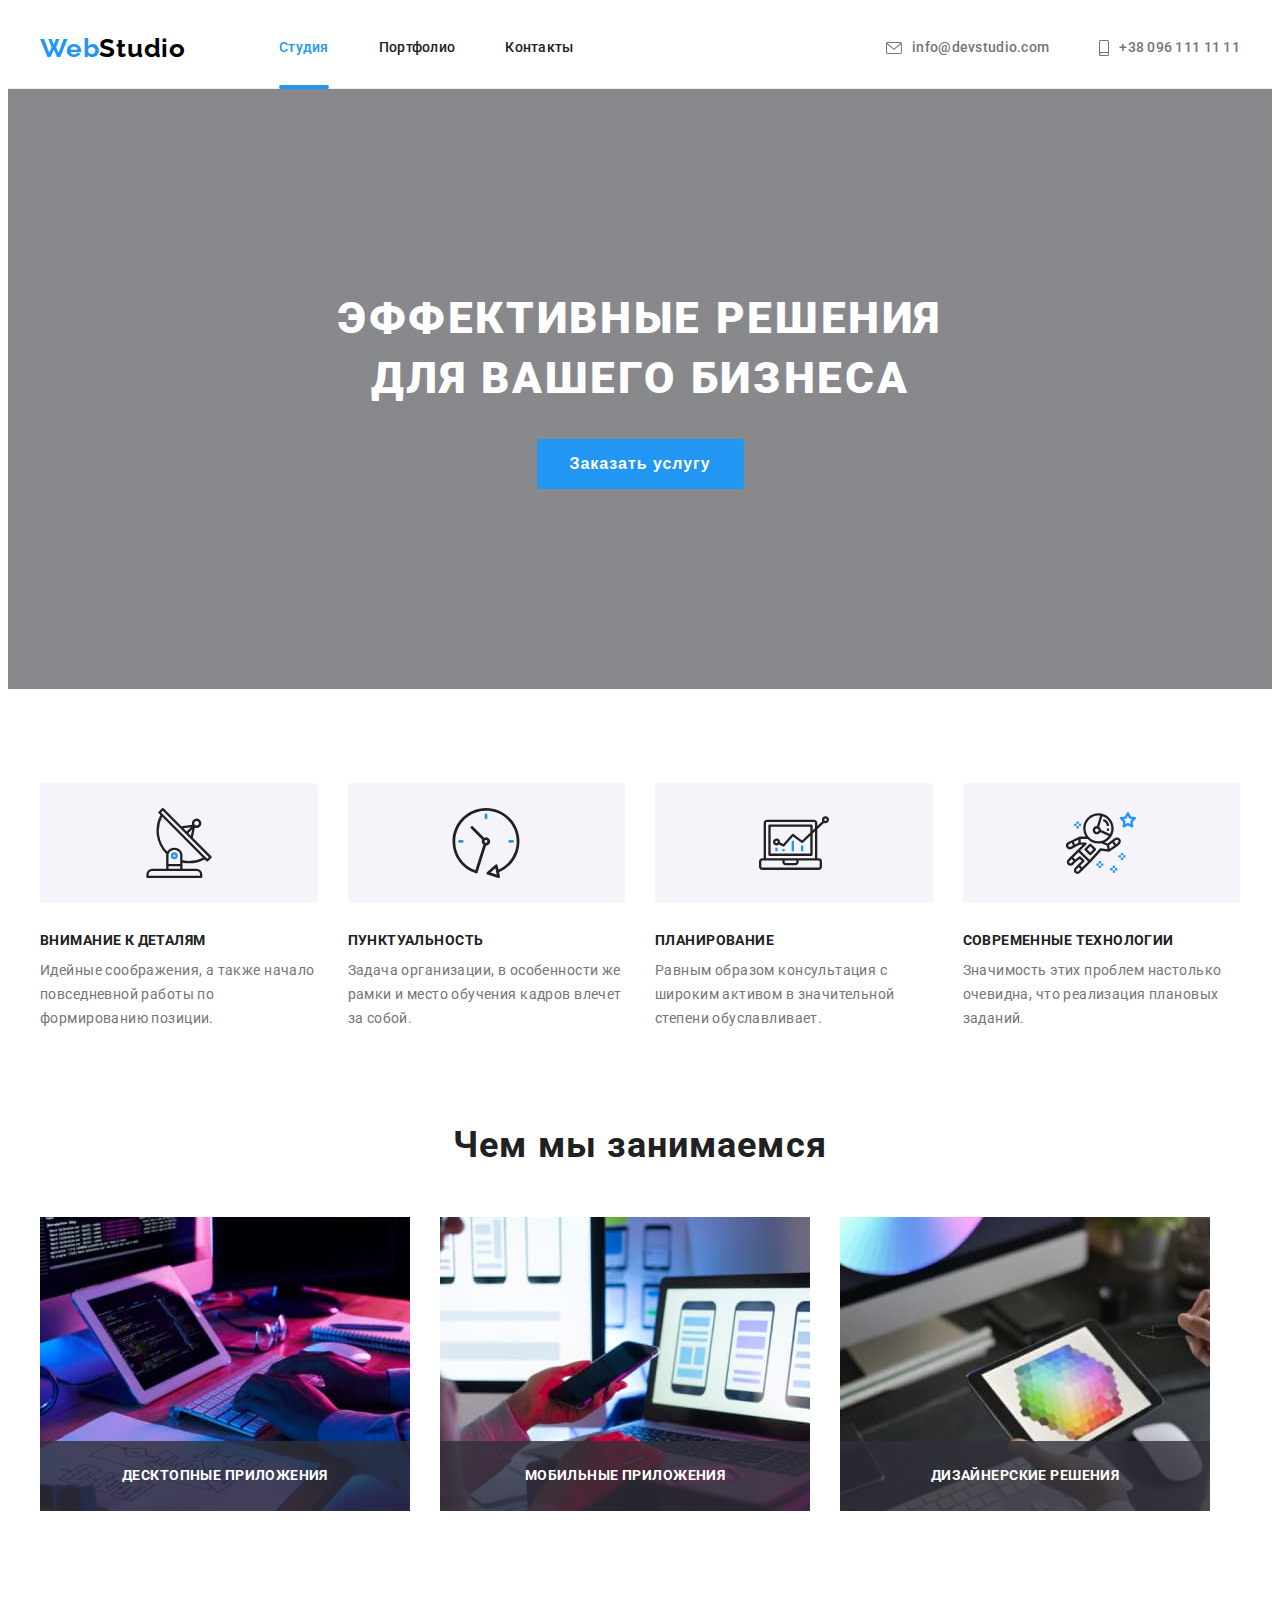
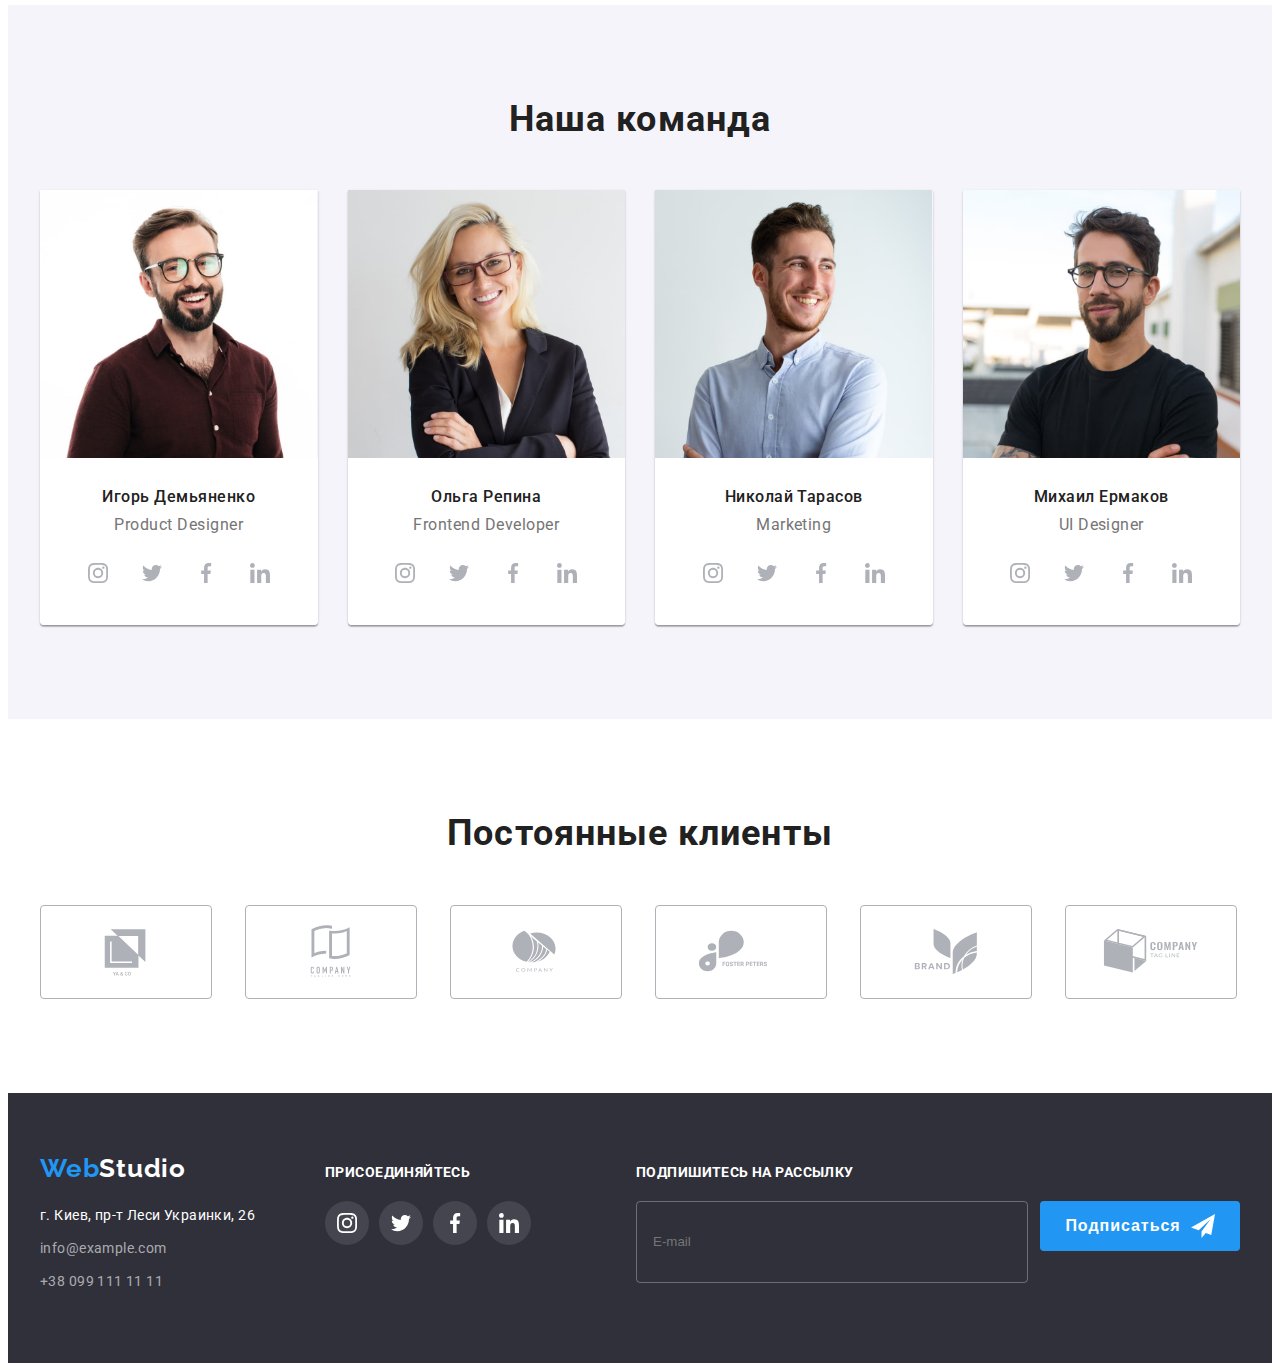
==== commit 18a922ee: "+" ====
--- a/index.html
+++ b/index.html
@@ -38,7 +38,7 @@
                     <li class="contact__item"><a href="mailto:info@devstudio.com"
                             class="contact__link">
                             <svg class="contact__icon" width="16" height="12">
-                                <use href="./images/icons.svg#envelope"></use>
+                                <use href="./images/icons.svg#convert"></use>
                             </svg>
                             info@devstudio.com</a></li>
                     <li class="contact__item"><a href="tel:+380961111111" 
@@ -197,11 +197,16 @@
         <div class="container">
             <h2 class="doing">Чем мы занимаемся</h2>
             <ul class="doing__list">
-                <li class="doing__item"><img src="./images/whatwedo1.jpg" alt="работа с графиками" width="370">
+                <li class="doing__item">
+                    <img srcset="./images/box1_x2.jpg 2x, ./images/box1.jpg 1x" src="./images/box1.jpg" alt="процесс программирования" width="370" />
                 <h3 class="doing__description">Десктопные приложения</h3></li>
-                <li class="doing__item"><img src="./images/whatwedo2.jpg" alt="работа с приложениями" width="370">
+                <li class="doing__item">
+                    <img srcset="./images/box2_x2.jpg 2x, ./images/box2.jpg 1x" src="./images/box2.jpg" alt="адаптирование под смартфон"
+                    width="370" />
                 <h3 class="doing__description">Мобильные приложения</h3></li>
-                <li class="doing__item"><img src="./images/whatwedo3.jpg" alt="работа с дизайном" width="370">
+                <li class="doing__item">
+                    <img srcset="./images/box3_x2.jpg 2x, ./images/box3.jpg 1x" src="./images/box3.jpg" alt="адаптирование под планшет"
+                    width="370" />
                 <h3 class="doing__description">Дизайнерские решения</h3></li>
             </ul>
         </div>
@@ -237,7 +242,7 @@
                         />
       
                         <img
-                          src="./images/ighor1.jpg"
+                          src="./images/igor_d_photo.jpg"
                           alt="Игорь Демьяненко"
                         />
                       </picture>
@@ -303,7 +308,7 @@
                         />
       
                         <img
-                          src="./images/olha2.jpg"
+                          src="./images/olga_r_photo.jpg"
                           alt="Ольга Репина"
                         />
                       </picture>
@@ -368,7 +373,7 @@
                         />
         
                         <img
-                          src="./images/nickol3.jpg"
+                          src="./images/nikolay_t_photo.jpg"
                           alt="Николай Тарасов"
                         />
                       </picture>
@@ -433,7 +438,7 @@
                         />
         
                         <img
-                          src="./images/mihail4.jpg"
+                          src="./images/mickhail_e_photo.jpg"
                           alt="Михаил Ермаков"
                         />
                       </picture>
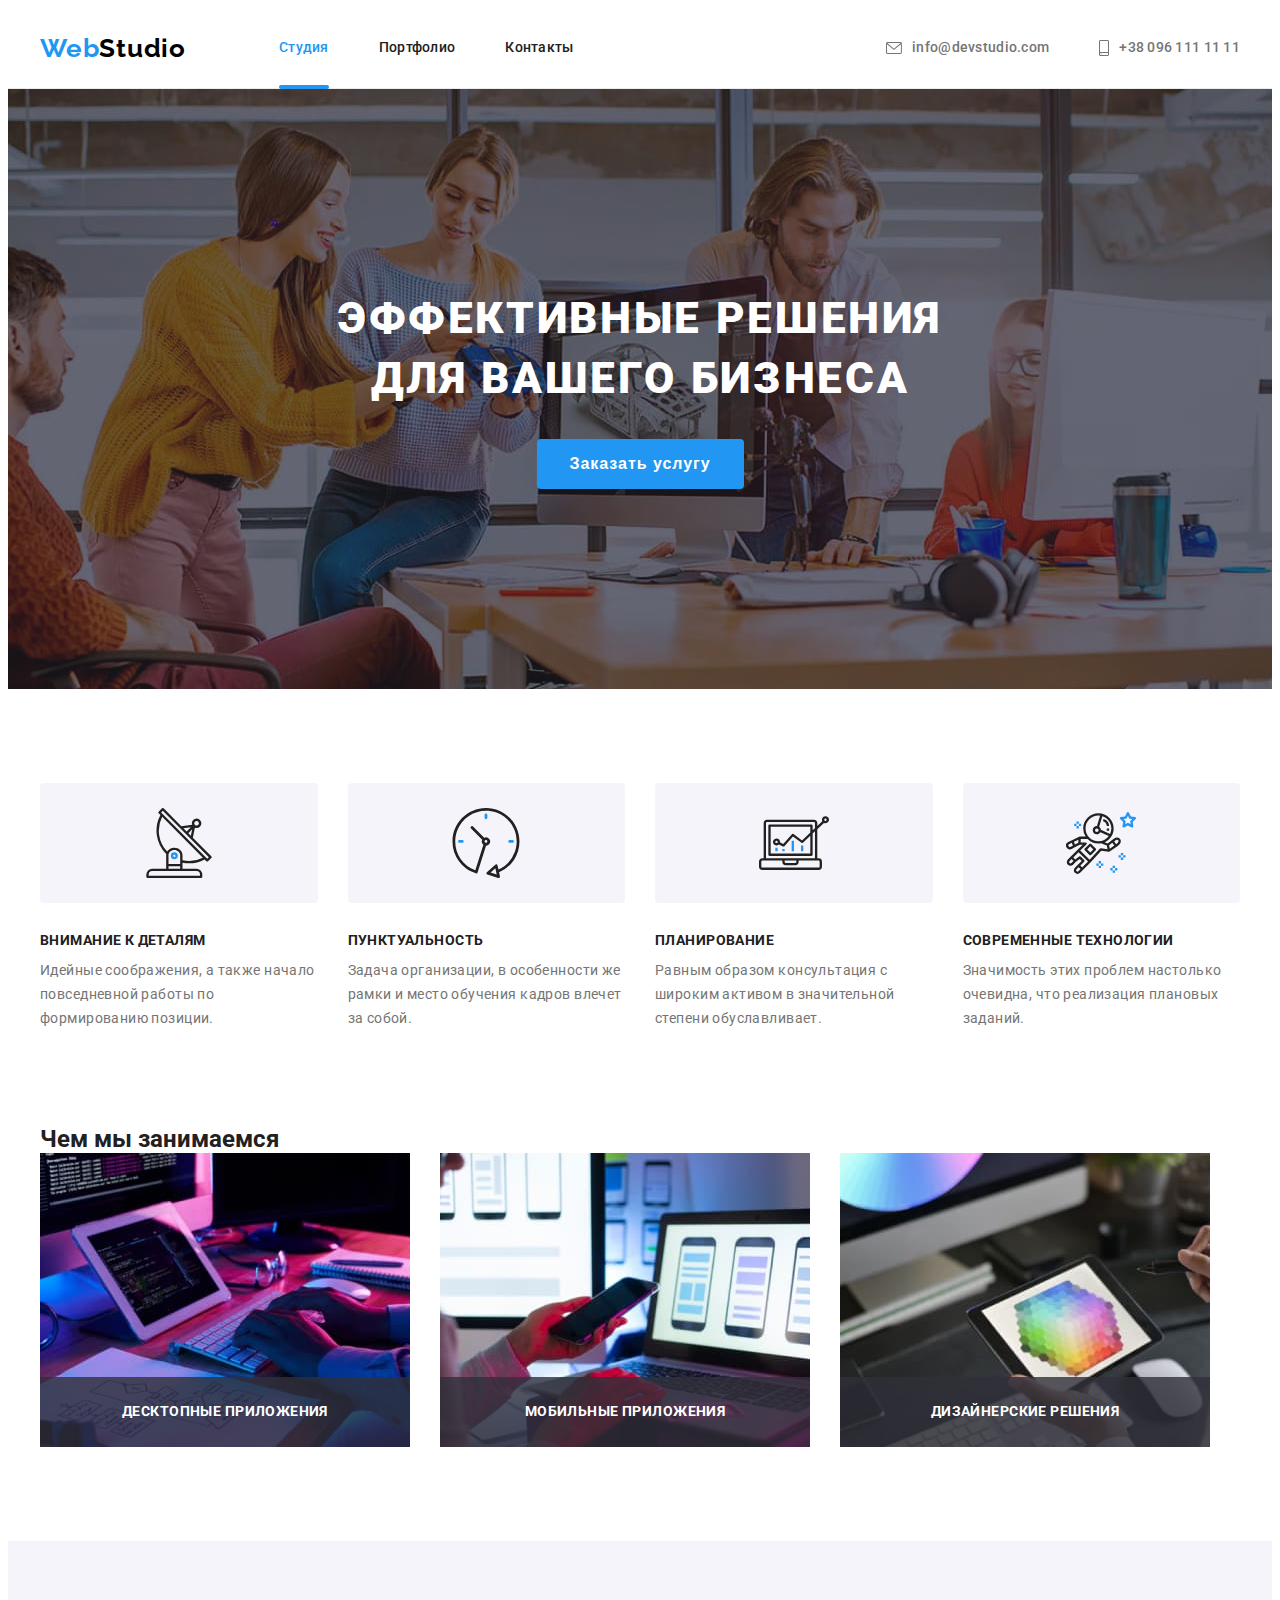
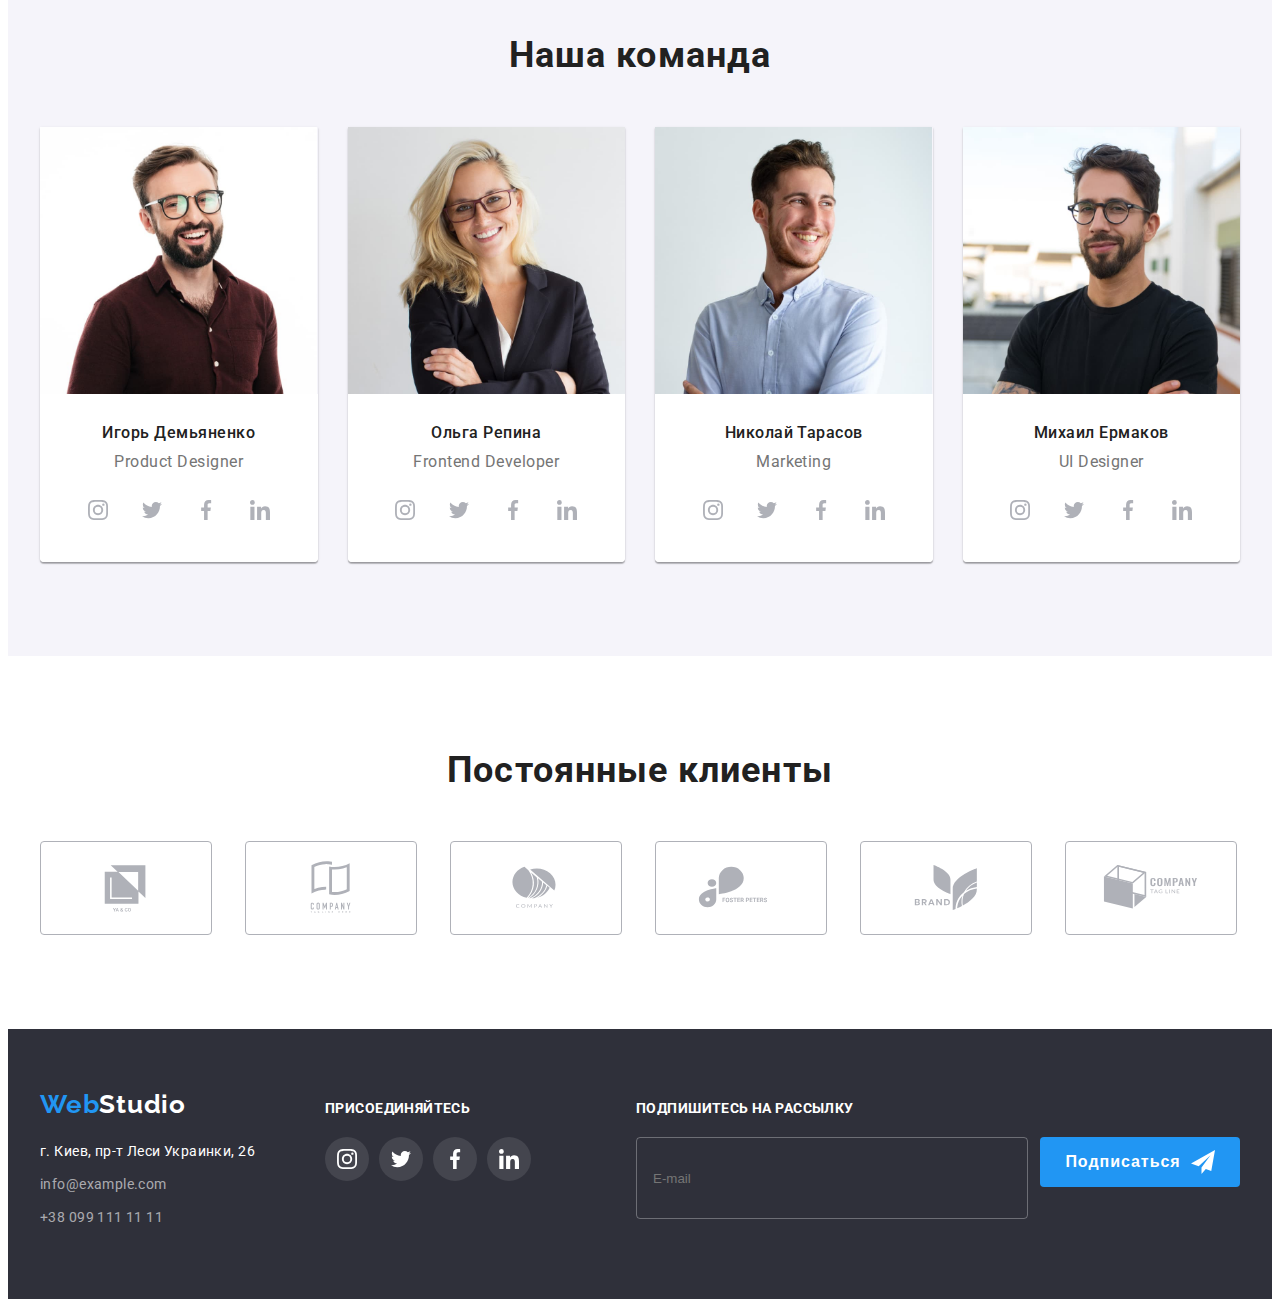
==== commit 0678fdce: "+" ====
--- a/index.html
+++ b/index.html
@@ -195,7 +195,7 @@
     <!-- Чем мы занимаемся -->
     <section class="section no-hide-desctop">
         <div class="container">
-            <h2 class="doing">Чем мы занимаемся</h2>
+            <h2 class="section__title">Чем мы занимаемся</h2>
             <ul class="doing__list">
                 <li class="doing__item">
                     <img srcset="./images/box1_x2.jpg 2x, ./images/box1.jpg 1x" src="./images/box1.jpg" alt="процесс программирования" width="370" />
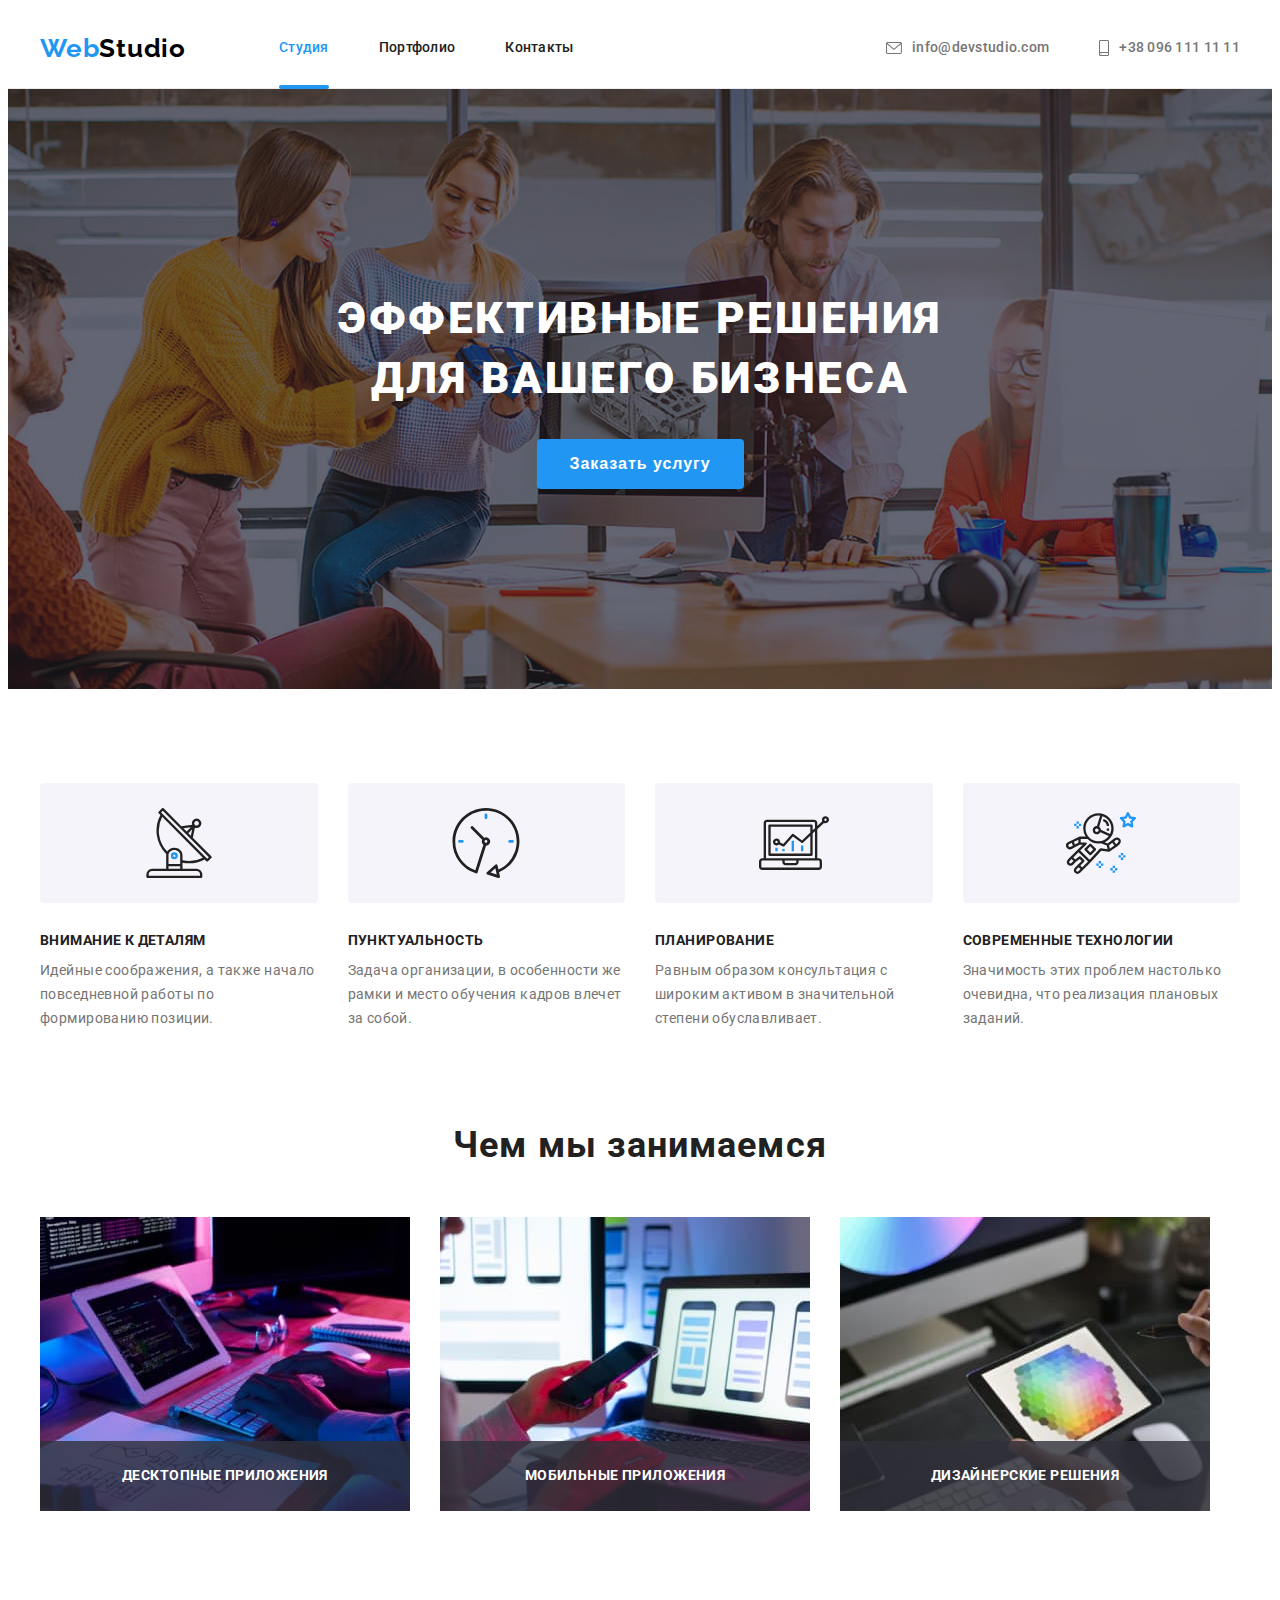
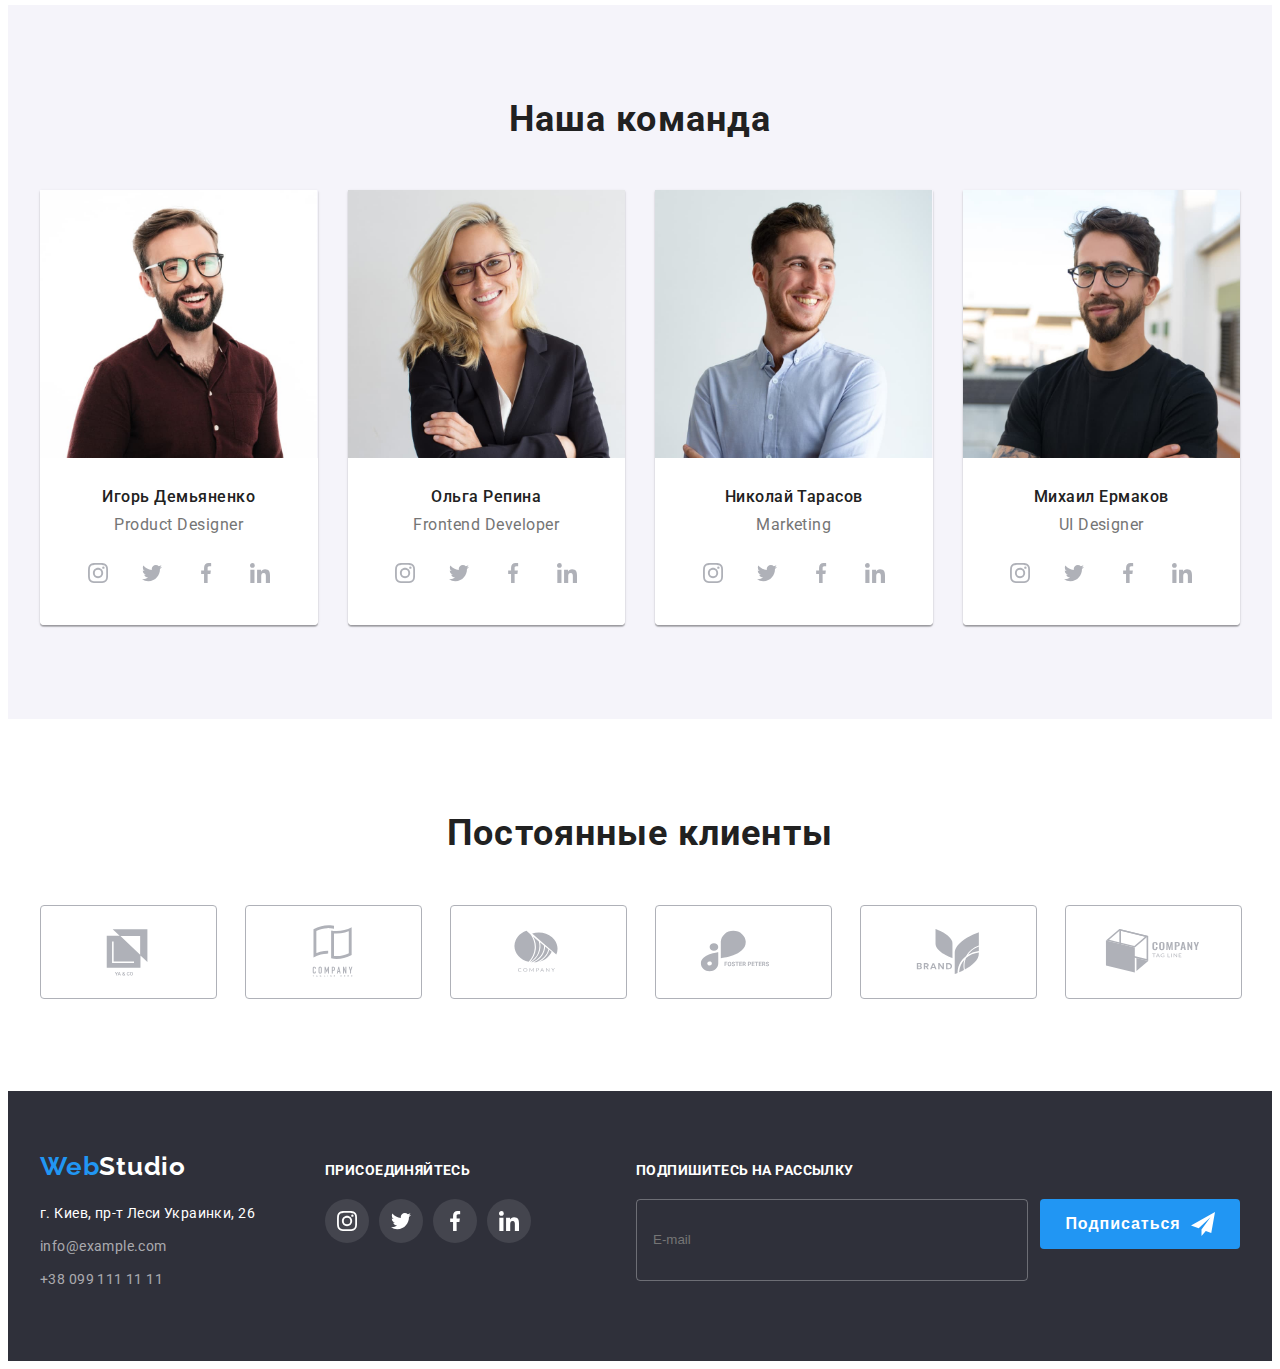
==== commit 4bd79243: "+" ====
--- a/index.html
+++ b/index.html
@@ -195,7 +195,7 @@
     <!-- Чем мы занимаемся -->
     <section class="section no-hide-desctop">
         <div class="container">
-            <h2 class="section__title">Чем мы занимаемся</h2>
+            <h2 class="doing">Чем мы занимаемся</h2>
             <ul class="doing__list">
                 <li class="doing__item">
                     <img srcset="./images/box1_x2.jpg 2x, ./images/box1.jpg 1x" src="./images/box1.jpg" alt="процесс программирования" width="370" />
@@ -484,7 +484,7 @@
         <!-- Постоянные клиенты -->
         <section class="section">
             <div class="container">
-                <h2 class="clients__title">Постоянные клиенты</h2>
+                <h2 class="client__title">Постоянные клиенты</h2>
                 <ul class="clients__list">
                     <li class="clients__item">
                         <a class="clients__link" href="">
--- a/css/main.min.css
+++ b/css/main.min.css
@@ -1,2 +1,2 @@
-:root{--prime-tex-color: #212121;--white-text-color: #ffffff;--accent-blue-color: #2196f3;--secondary-color: #757575;--white-prime-bgc: #ffffff;--contex-bgc-color: #2f303a;--secondary-bgc-color: #f5f4fa;--icon-color: #AFB1B8;--hover-part-color: #188ce8;--low-opacity-text: rgba(255, 255, 255, 0.6);--footer-icon-bgclr: rgba(255, 255, 255, 0.1);--card-shadow: 0px 1px 3px rgba(0, 0, 0, 0.12), 0px 1px 1px rgba(0, 0, 0, 0.14), 0px 2px 1px rgba(0, 0, 0, 0.2);--hover-shadow: 0px 3px 1px rgba(0, 0, 0, 0.1), 0px 1px 2px rgba(0, 0, 0, 0.08), 0px 2px 2px rgba(0, 0, 0, 0.12);--hover-porfolio-link: 0px 1px 1px rgba(0, 0, 0, 0.12), 0px 4px 4px rgba(0, 0, 0, 0.06), 1px 4px 6px rgba(0, 0, 0, 0.16);--backdrop-bg: rgba(0, 0, 0, 0.2);--projects-bg-hover: rgba(33, 150, 243, 0.9);--cubic-conversion: cubic-bezier(0.4, 0, 0.2, 1)}body{font-family:Roboto, sans-serif;color:var(--prime-tex-color);background-color:var(--white-prime-bgc)}p,h1,h2,h3,h4,h5,h6{margin:0}ul{margin:0;padding:0;list-style:none}li{list-style:none}button{cursor:pointer}img{display:block;max-width:100%;height:auto}a{text-decoration:none}.container{width:100%;padding-right:15px;padding-left:15px;margin-left:auto;margin-right:auto}@media screen and (min-width: 480px){.container{width:480px}}@media screen and (min-width: 768px){.container{width:768px}}@media screen and (min-width: 1200px){.container{width:1200px}}.section{padding-top:60px;padding-bottom:60px}@media screen and (min-width: 1200px){.section{padding-top:94px;padding-bottom:94px}}.visually-hidden{position:absolute;white-space:nowrap;width:1px;height:1px;overflow:hidden;border:0;padding:0;clip:rect(0 0 0 0);clip-path:inset(50%);margin:-1px}.footer__socials-link,.footer__sign-button,.modal-policy,.modal__close-bttm,.stem__icon,.doing__description,.team__social-link,.clients__link{display:flex;align-items:center;justify-content:center}.logo-site{color:var(--accent-blue-color);font-family:Raleway, sans-serif;font-weight:700;font-size:26px;line-height:1.19;letter-spacing:.03em}@media screen and (min-width: 768px){.logo-site{margin-right:88px}}@media screen and (min-width: 1200px){.logo-site{margin-right:93px}}.logo-second-part{color:#000000}.header{border-bottom-width:1px;border-bottom-style:solid;border-bottom-color:#ececec}.header__container{display:flex;align-items:center;height:60px}@media screen and (min-width: 768px){.header__container{height:80px}}.header__nav{display:flex;align-items:center}.site-nav{display:flex;margin-left:auto}@media screen and (max-width: 767px){.site-nav{display:none}}.site-nav__item:not(:last-child){margin-right:50px}.site-nav__link{position:relative;display:block;padding-top:32px;padding-bottom:32px;color:var(--prime-tex-color);font-weight:500;font-size:14px;line-height:1.14;letter-spacing:.02em;transition:color 250ms var(--cubic-conversion)}.site-nav__link::after{position:absolute;display:block;bottom:-1px;content:"";width:100%;height:4px;background-color:var(--accent-blue-color);border-radius:2px;transform:scaleX(0);transition:transform 250ms var(--cubic-conversion)}.site-nav__link:hover::after,.site-nav__link:focus::after{transform:scaleX(1)}.site-nav__link:hover,.site-nav__link:focus{color:var(--accent-blue-color)}.site-nav__link--current{position:relative;color:var(--accent-blue-color)}.site-nav__link--current::before{position:absolute;display:block;bottom:-1px;content:"";width:100%;height:4px;background-color:var(--accent-blue-color);border-radius:2px}.site-nav__link.current{color:var(--accent-blue-color)}.contact{margin-left:auto}@media screen and (max-width: 767px){.contact{display:none}}@media screen and (min-width: 1200px){.contact{display:flex}}@media screen and (max-width: 1199px){.contact__item:not(:first-child){margin-top:10px}}@media screen and (min-width: 1200px){.contact__item:not(:first-child){margin-left:50px}}.contact__link{color:var(--secondary-color);font-weight:500;font-size:14px;line-height:1.14;letter-spacing:.02em;transition:color 250ms var(--cubic-conversion)}.contact__link:hover,.contact__link:focus{color:var(--accent-blue-color)}@media screen and (min-width: 1200px){.contact__link{padding-top:32px;padding-bottom:32px;display:flex;align-items:center}}.contact__icon{margin-right:10px;fill:currentColor}.header-menu{margin-left:auto}.menu__button{display:inline-flex;margin:0;padding:0;border:none;background-color:transparent}@media screen and (min-width: 768px){.menu__button{display:none}}.header-menu__button{margin-left:auto}.mobile-menu__button{display:flex;margin-left:auto;margin-top:10px;margin-right:15px;cursor:pointer;color:var(--accent--blue-color);transition:fill 250ms var(--cubic-conversion)}.mobile-menu__button:hover,.mobile-menu__button:focus{fill:currentColor}.mobile-menu{display:block;position:fixed;z-index:1;background-color:white;top:0;width:100vw;height:100vh}.mobile-menu .mobile-container{display:flex;flex-direction:column;justify-content:space-between;height:100%}.mobile-container{padding-bottom:48px;padding-left:40px}.mobile-menu-nav__item:not(:last-child){margin-bottom:32px}.mobile-menu-nav__link{color:var(--primary-text-color);font-weight:500;font-size:40px;line-height:1.17;letter-spacing:.02em;transition:color 250ms var(--cubic-conversio)}.mobile-menu-nav__link:hover,.mobile-menu-nav__link:focus{color:var(--accent--blue-color)}.mobile-menu-nav--current{color:var(--accent--blue-color)}.mobile-menu-contacts{margin-bottom:64px}.mobile-menu-contacts__item:not(:last-child){margin-bottom:32px}.mobile-menu-mail__link{color:var(--secondary-text-color);font-weight:500;font-size:24px;line-height:1.16;letter-spacing:.02em}.mobile-menu-tel__link{color:var(--accent--blue-color);font-weight:500;font-size:34px;line-height:1.17;letter-spacing:.02em}.mobile-menu-socials{display:inline-flex;flex-wrap:wrap}.mobile-menu-socials__item:not(:last-child)::after{margin-left:10px;margin-right:10px;content:'';border:1px solid rgba(33,33,33,0.2);transform:rotate(90deg)}.mobile-menu-socials__link{font-weight:500;font-size:18px;line-height:1.2;letter-spacing:.02em;color:var(--accent--blue-color)}.footer{padding:60px 0;background-color:var(--contex-bgc-color)}.footer-logo{color:var(--accent-blue-color);font-family:Raleway, sans-serif;font-weight:700;font-size:26px;line-height:1.19;letter-spacing:.03em}.footer-logo--white-half{color:white}.logo--bottom-position{display:flex}@media screen and (max-width: 1199px){.logo--bottom-position{justify-content:center}}@media screen and (min-width: 1199px){.footer__list{display:inline-block}}.footer__item:not(:last-child){margin-bottom:8px}@media screen and (min-width: 1200px){.footer__item:not(:last-child){margin-bottom:9px}}.footer__address{display:flex}@media screen and (max-width: 1199px){.footer__address{justify-content:center;text-align:center}}.footer-address--mt{margin-top:20px}.footer__link-location{color:var(--white-text-color);font-style:normal;font-weight:400;font-size:14px;line-height:1.7;letter-spacing:.03em}.footer__link{color:var(--low-opacity-text);font-style:normal;font-weight:400;font-size:14px;line-height:1.7;letter-spacing:.03em}@media screen and (min-width: 1200px){.footer__wrap{align-items:baseline;display:flex}}@media screen and (max-width: 767px){.footer__socials{margin-top:60px}}@media screen and (min-width: 1200px){.footer__socials--ml{margin-left:70px}}.footer__socials-title{margin-bottom:20px;font-weight:700;font-size:14px;line-height:1.14;letter-spacing:.03em;text-transform:uppercase;color:var(--white-text-color)}@media screen and (max-width: 1199px){.footer__socials-title{text-align:center}}.footer__socials-list{display:flex;justify-content:center}.footer__socials-item{width:44px;height:44px}.footer__socials-item:not(:first-child){margin-left:10px}.footer__socials-link{width:100%;height:100%;border-radius:50%;background-color:var(--footer-icon-bgclr);color:var(--white-text-color);transition:background-color 250ms var(--cubic-conversion)}.footer__socials-link:hover,.footer__socials-link:focus{background-color:var(--accent-blue-color)}.footer__socials-icon{fill:currentColor}@media screen and (max-width: 1199px){.footer__sign{margin-top:60px}}@media screen and (min-width: 1200px){.footer__sign{margin-left:auto}}.footer__sign-title{display:block;margin-bottom:20px;font-weight:700;font-size:14px;line-height:1.14;letter-spacing:.03em;text-transform:uppercase;color:var(--white-text-color)}@media screen and (max-width: 1199px){.footer__sign-title{text-align:center}}@media screen and (min-width: 1200px){.footer__sign-form{display:flex}}.footer__sign-input{margin-bottom:20px;width:100%;height:50px;padding:15px 16px;background-color:inherit;border:1px solid rgba(255,255,255,0.3);border-radius:4px;outline:none;color:var(--white-text-color)}@media screen and (min-width: 480px){.footer__sign-input{width:450px}}@media screen and (min-width: 768px) and (max-width: 1199px){.footer__sign-input{display:block;margin-left:auto;margin-right:auto}}@media screen and (min-width: 1200px){.footer__sign-input{margin-left:auto;width:358px}}.footer__sign-button{margin-left:auto;margin-right:auto;min-width:200px;height:50px;background-color:var(--accent-blue-color);color:var(--white-text-color);border-radius:4px;border:1px solid transparent;box-sizing:border-box;cursor:pointer;font-weight:700;font-size:16px;line-height:1.8;letter-spacing:.06em;transition:background-color 250ms var(--cubic-conversion)}.footer__sign-button:hover,.footer__sign-button:focus{background-color:var(--hover-part-color)}@media screen and (min-width: 1200px){.footer__sign-button{margin-left:12px}}.footer__sign-icon{margin-left:10px;fill:#ffffff}@media screen and (min-width: 768px){.tablet-view{display:flex;align-items:baseline;justify-content:space-around}}.hero{text-align:center;padding:118px 60px;margin-left:auto;margin-right:auto;background-color:#c4c4c4;background-image:linear-gradient(rgba(47,48,58,0.4), rgba(47,48,58,0.4)),url(../images/hero_img_mob_x1.jpg);background-repeat:no-repeat;background-position:center;background-size:cover}@media (min-device-pixel-ratio: 2), (min-resolution: 192dpi), (min-resolution: 2dppx){.hero{background-image:linear-gradient(rgba(47,48,58,0.4), rgba(47,48,58,0.4)),url(../images/hero_img_mob_x2.jpg)}}@media screen and (min-width: 768px){.hero{background-image:linear-gradient(rgba(47,48,58,0.4), rgba(47,48,58,0.4)),url(../images/hero_img_tab_x1.jpg)}}@media screen and (min-width: 768px) and (min-device-pixel-ratio: 2), screen and (min-width: 768px) and (min-resolution: 192dpi), screen and (min-width: 768px) and (min-resolution: 2dppx){.hero{background-image:linear-gradient(rgba(47,48,58,0.4), rgba(47,48,58,0.4)),url(../images/hero_img_tab_x2.jpg)}}@media screen and (min-width: 1200px){.hero{max-width:1600px;padding:200px 0;background-image:linear-gradient(rgba(47,48,58,0.4), rgba(47,48,58,0.4)),url(../images/hero.jpeg)}}@media screen and (min-width: 1200px) and (min-device-pixel-ratio: 2), screen and (min-width: 1200px) and (min-resolution: 192dpi), screen and (min-width: 1200px) and (min-resolution: 2dppx){.hero{background-image:linear-gradient(rgba(47,48,58,0.4), rgba(47,48,58,0.4)),url(../images/hero_img_x2.jpg)}}.hero__title{margin-bottom:30px;margin-left:auto;margin-right:auto;color:var(--white-text-color);text-transform:uppercase;font-weight:900;font-size:26px;line-height:1.6;letter-spacing:.06em}@media screen and (max-width: 1199px){.hero__title{max-width:360px}}@media screen and (min-width: 1200px){.hero__title{width:696px;font-weight:900;font-size:44px;line-height:1.36;letter-spacing:.06em}}.hero__bttn{display:inline-block;padding:10px 32px;min-width:200px;background-color:var(--accent-blue-color);color:var(--white-text-color);font-weight:700;font-size:16px;line-height:1.8;letter-spacing:.06em;box-sizing:border-box;border-radius:4px;border:1px solid transparent;cursor:pointer;transition:background-color 250ms var(--cubic-conversion)}.hero__bttn:hover,.hero__bttn:focus{background-color:#188ce8}.backdrop{position:fixed;z-index:1;top:0;left:0;width:100%;height:100%;background-color:var(--backdrop-bg);transition:opacity 800ms var(--cubic-conversion),visibility 800ms var(--cubic-conversion)}.modal{position:absolute;text-align:center;top:50%;left:50%;width:528px;height:581px;padding:40px;background-color:var(--white-prime-bgc);box-shadow:0px 1px 3px rgba(0,0,0,0.12),0px 1px 1px rgba(0,0,0,0.14),0px 2px 1px rgba(0,0,0,0.2);border-radius:4px;transform:scale(1) translate(-50%, -50%)}.modal__title{display:block;margin-bottom:12px;font-weight:700;font-size:20px;line-height:1.15;letter-spacing:.03em;color:var(--prime-tex-color)}.modal-form{margin-bottom:20px}.modal-form__wrap{position:relative;display:flex;flex-direction:column}.modal-form__wrap:not(:last-child){margin-bottom:10px}.modal-form__label{display:block;text-align:left;margin-bottom:4px;font-weight:400;font-size:12px;line-height:1.16;letter-spacing:.01em;color:var(--secondary-color)}.modal-form__input{padding:0;margin:0;padding-left:42px;width:100%;height:40px;border:1px solid rgba(33,33,33,0.2);border-radius:4px;outline:none;transition:border-color 250ms var(--cubic-conversion)}.modal-form__input:focus{border-color:var(--accent-blue-color)}.modal-form__icon{position:absolute;top:50%;left:12px;transition:fill 250ms var(--cubic-conversion)}.modal-form__input:focus+.modal-form__icon{fill:var(--accent-blue-color)}.modal-form__textarea{width:100%;height:120px;padding:12px 16px;border:1px solid rgba(33,33,33,0.2);border-radius:4px;resize:none;outline:none;transition:border-color 250ms var(--cubic-conversion)}.modal-form__textarea:focus{border-color:var(--accent-blue-color)}.modal-form__textarea::placeholder{font-weight:400;font-size:14px;line-height:1.14;letter-spacing:.01em;color:rgba(117,117,117,0.5)}.modal-policy{margin-bottom:30px}.modal-policy__label{display:flex;align-items:center;font-weight:400;font-size:14px;line-height:1.7;letter-spacing:.03em;color:var(--secondary-color)}.modal-policy__label .modal-policy__icon-check{display:flex;align-items:center;width:16px;height:15px;border:2px solid #212121;border-radius:2px;margin-right:8px}.modal-policy__icon-check{fill:#ffffff}.modal-policy__check:checked+.modal-policy__label .modal-policy__icon-check{background-color:var(--accent-blue-color);border:none;transition:background-color 250ms var(--cubic-conversion)}.modal-policy__link{font-weight:400;font-size:14px;line-height:1.7;letter-spacing:.03em;text-decoration-skip-ink:none;color:var(--accent-blue-color)}.modal__submit{padding:10px 55px;min-width:200px;background-color:var(--accent-blue-color);color:var(--white-text-color);border-radius:4px;border:1px solid transparent;cursor:pointer;font-weight:700;font-size:16px;line-height:1.8;letter-spacing:.06em;box-shadow:0px 4px 4px rgba(0,0,0,0.15);transition:background-color 250ms var(--cubic-conversion),box-shadow 250ms var(--cubic-conversion)}.modal__submit:hover,.modal__submit:focus{box-shadow:0px 4px 4px rgba(0,0,0,0.15),0px 4px 4px rgba(0,0,0,0.15);background-color:var(--hover-part-color)}.modal__close-bttm{position:absolute;top:8px;right:8px;width:30px;height:30px;border-radius:50%;background-color:transparent;border:1px solid rgba(0,0,0,0.1);cursor:pointer;color:var(--accent-blue-color);transition:fill 250ms var(--cubic-conversion)}.modal__close-bttm:hover,.modal__close-bttm:focus{fill:currentColor}.is-hidden{opacity:0;visibility:hidden;pointer-events:none}@media screen and (min-width: 1200px){.seaction--no-bottom-padding{padding-bottom:0}}@media screen and (min-width: 768px){.stem{display:flex;flex-wrap:wrap;margin-left:-30px;margin-top:-30px}}@media screen and (max-width: 767px){.stem__item:not(:last-child){margin-bottom:30px}}@media screen and (min-width: 768px){.stem__item{flex-basis:calc(100% / 2 - 30px);margin-left:30px;margin-top:30px}}@media screen and (min-width: 1200px){.stem__item{flex-basis:calc(100% / 4 - 30px)}}.stem__icon{margin-bottom:30px;background-color:var(--secondary-bgc-color);width:100%;height:120px;border-radius:4px}.stem__title{margin-bottom:10px;color:var(--prime-tex-color);font-weight:700;font-size:14px;line-height:1.14;letter-spacing:.03em;text-transform:uppercase}@media screen and (max-width: 767px){.stem__title{text-align:center}}.stem__text{font-weight:400;font-size:14px;line-height:1.7;letter-spacing:.03em;color:var(--secondary-color)}@media screen and (max-width: 1199px){.no-hide-desctop{display:none}}.doing__list{display:flex}.doing__item{position:relative}.doing__item:not(:last-child){margin-right:30px}.doing{margin-bottom:50px;color:var(--prime-tex-color);font-weight:700;font-size:36px;line-height:1.16;letter-spacing:.03em;text-align:center}.doing__description{position:absolute;bottom:0;right:0;width:370px;height:70px;background-color:rgba(47,48,58,0.8);color:var(--white-text-color);font-weight:700;font-size:14px;line-height:1.14;letter-spacing:.03em;text-transform:uppercase}.section-team-bg{background:var(--secondary-bgc-color)}.team__title{margin-bottom:50px;color:var(--prime-tex-color);font-weight:700;font-size:36px;line-height:1.16;letter-spacing:.03em;text-align:center}@media screen and (min-width: 768px){.team__list{display:flex;flex-wrap:wrap;margin-left:-30px;margin-top:-30px}}.team__item{border-radius:0px 0px 4px 4px;box-shadow:var(--card-shadow)}@media screen and (max-width: 767px){.team__item:not(:last-child){margin-bottom:30px}}@media screen and (min-width: 768px){.team__item{flex-basis:calc(100% / 2 - 30px);margin-left:30px;margin-top:30px}}@media screen and (min-width: 1200px){.team__item{flex-basis:calc(100% / 4 - 30px)}}.team__work-rang{padding-top:30px;padding-bottom:30px;background-color:var(--white-prime-bgc);text-align:center;border-radius:0px 0px 4px 4px}.team__person-title{margin-bottom:10px;color:var(--prime-tex-color);font-weight:500;font-size:16px;line-height:1.18;letter-spacing:.03em}.team__abouth{color:var(--secondary-color);font-weight:400;font-size:16px;line-height:1.18;letter-spacing:.03em;margin-bottom:16px}.team__social-list{display:flex;justify-content:center}.team__social-item{width:44px;height:44px}.team__social-item:not(:first-child){margin-left:10px}.team__social-link{width:100%;height:100%;border-radius:50%;background-color:var(--white-text-color);color:var(--icon-color);transition:color 250ms var(--cubic-conversion),background-color 250ms var(--cubic-conversion)}.team__social-link:hover,.team__social-link:focus{background-color:var(--accent-blue-color);color:var(--white-text-color)}.team__social-icon{fill:currentColor}.clients__title{margin-bottom:50px;color:var(--prime-tex-color);font-weight:700;font-size:36px;line-height:1.16;letter-spacing:.03em;text-align:center}.clients__list{display:flex;flex-wrap:wrap;margin-left:-30px;margin-top:-30px}.clients__item{flex-basis:calc(100% / 2 - 30px);margin-left:30px;margin-top:30px}@media screen and (min-width: 768px){.clients__item{flex-basis:calc(100% / 3 - 30px)}}@media screen and (min-width: 1200px){.clients__item{flex-basis:calc(100% / 6 - 30px)}}.clients__link{width:170px;height:92px;border:1px solid var(--icon-color);border-radius:4px;color:var(--icon-color);transition:color 250ms var(--cubic-conversion),border-color 250ms var(--cubic-conversion)}.clients__link:hover,.clients__link:focus{color:var(--accent-blue-color);border-color:var(--accent-blue-color)}.clients__icon{fill:currentColor}.filter--bm{margin-bottom:40px}@media screen and (min-width: 768px){.filter--bm{margin-bottom:30px}}@media screen and (min-width: 1200px){.filter--bm{margin-bottom:50px}}.filter-project__list{display:flex;flex-wrap:wrap;margin-top:-15px}@media screen and (min-width: 768px){.filter-project__list{justify-content:center}}.filter-project__item{margin-top:15px}.filter-project__item:not(:last-child){margin-right:8px}.filter-project__btt{padding:6px 22px;background-color:var(--secondary-bgc-color);color:var(--prime-tex-color);font-weight:500;font-size:16px;line-height:1.62;letter-spacing:.03em;border:none;border-radius:4px;cursor:pointer;transition:color 250ms var(--cubic-conversion),background-color 250ms var(--cubic-conversion),box-shadow 250ms var(--cubic-conversion)}.filter-project__btt:hover,.filter-project__btt:focus{background-color:var(--accent-blue-color);color:var(--white-prime-bgc);box-shadow:var(--hover-shadow)}@media screen and (min-width: 768px){.works{display:flex;flex-wrap:wrap;margin-left:-30px;margin-top:-30px}}@media screen and (max-width: 767px){.works__item:not(:last-child){margin-bottom:30px}}@media screen and (min-width: 768px){.works__item{flex-basis:calc(100% / 2 - 30px);margin-left:30px;margin-top:30px}}@media screen and (min-width: 1200px){.works__item{flex-basis:calc(100% / 3 - 30px)}}.works__link{display:block;transition:box-shadow 250ms var(--cubic-conversion)}.works__link:hover,.works__link:focus{box-shadow:var(--projects-bg-hover);transform:translateY(0)}.works-thumb__title{color:var(--prime-tex-color);font-weight:700;font-size:18px;margin-bottom:4px;line-height:2;letter-spacing:0.06em}.works-thumb__text{color:var(--secondary);font-size:16px;line-height:1.87;letter-spacing:0.03em}.works-thumb{padding:20px 24px;border-left:1px solid #eeeeee;border-right:1px solid #eeeeee;border-bottom:1px solid #eeeeee}.works-top__wrap{position:relative;overflow:hidden}.works-top__text{position:absolute;top:0;left:0;height:100%;font-weight:400;font-size:18px;line-height:1.5;letter-spacing:.03em;padding:63px 24px;color:var(--white-text-color);background-color:var(--projects-bg-hover);transform:translateY(100%);transition:transform 250ms var(--cubic-conversion)}.works__item:hover .works-top__text,.works__link:focus .works-top__text{transform:translateY(0)}
+:root{--prime-tex-color: #212121;--white-text-color: #ffffff;--accent-blue-color: #2196f3;--secondary-color: #757575;--white-prime-bgc: #ffffff;--contex-bgc-color: #2f303a;--secondary-bgc-color: #f5f4fa;--icon-color: #AFB1B8;--hover-part-color: #188ce8;--low-opacity-text: rgba(255, 255, 255, 0.6);--footer-icon-bgclr: rgba(255, 255, 255, 0.1);--card-shadow: 0px 1px 3px rgba(0, 0, 0, 0.12), 0px 1px 1px rgba(0, 0, 0, 0.14), 0px 2px 1px rgba(0, 0, 0, 0.2);--hover-shadow: 0px 3px 1px rgba(0, 0, 0, 0.1), 0px 1px 2px rgba(0, 0, 0, 0.08), 0px 2px 2px rgba(0, 0, 0, 0.12);--hover-porfolio-link: 0px 1px 1px rgba(0, 0, 0, 0.12), 0px 4px 4px rgba(0, 0, 0, 0.06), 1px 4px 6px rgba(0, 0, 0, 0.16);--backdrop-bg: rgba(0, 0, 0, 0.2);--projects-bg-hover: rgba(33, 150, 243, 0.9);--cubic-conversion: cubic-bezier(0.4, 0, 0.2, 1)}body{font-family:Roboto, sans-serif;color:var(--prime-tex-color);background-color:var(--white-prime-bgc)}p,h1,h2,h3,h4,h5,h6{margin:0}ul{margin:0;padding:0;list-style:none}li{list-style:none}button{cursor:pointer}img{display:block;max-width:100%;height:auto}a{text-decoration:none}.container{width:100%;padding-right:15px;padding-left:15px;margin-left:auto;margin-right:auto}@media screen and (min-width: 480px){.container{width:480px}}@media screen and (min-width: 768px){.container{width:768px}}@media screen and (min-width: 1200px){.container{width:1200px}}.section{padding-top:60px;padding-bottom:60px}@media screen and (min-width: 1200px){.section{padding-top:94px;padding-bottom:94px}}.visually-hidden{position:absolute;white-space:nowrap;width:1px;height:1px;overflow:hidden;border:0;padding:0;clip:rect(0 0 0 0);clip-path:inset(50%);margin:-1px}.footer__socials-link,.footer__sign-button,.modal-policy,.modal__close-bttm,.stem__icon,.doing__description,.team__social-link,.clients__link{display:flex;align-items:center;justify-content:center}.logo-site{color:var(--accent-blue-color);font-family:Raleway, sans-serif;font-weight:700;font-size:26px;line-height:1.19;letter-spacing:.03em}@media screen and (min-width: 768px){.logo-site{margin-right:88px}}@media screen and (min-width: 1200px){.logo-site{margin-right:93px}}.logo-second-part{color:#000000}.header{border-bottom-width:1px;border-bottom-style:solid;border-bottom-color:#ececec}.header__container{display:flex;align-items:center;height:60px}@media screen and (min-width: 768px){.header__container{height:80px}}.header__nav{display:flex;align-items:center}.site-nav{display:flex;margin-left:auto}@media screen and (max-width: 767px){.site-nav{display:none}}.site-nav__item:not(:last-child){margin-right:50px}.site-nav__link{position:relative;display:block;padding-top:32px;padding-bottom:32px;color:var(--prime-tex-color);font-weight:500;font-size:14px;line-height:1.14;letter-spacing:.02em;transition:color 250ms var(--cubic-conversion)}.site-nav__link::after{position:absolute;display:block;bottom:-1px;content:"";width:100%;height:4px;background-color:var(--accent-blue-color);border-radius:2px;transform:scaleX(0);transition:transform 250ms var(--cubic-conversion)}.site-nav__link:hover::after,.site-nav__link:focus::after{transform:scaleX(1)}.site-nav__link:hover,.site-nav__link:focus{color:var(--accent-blue-color)}.site-nav__link--current{position:relative;color:var(--accent-blue-color)}.site-nav__link--current::before{position:absolute;display:block;bottom:-1px;content:"";width:100%;height:4px;background-color:var(--accent-blue-color);border-radius:2px}.site-nav__link.current{color:var(--accent-blue-color)}.contact{margin-left:auto}@media screen and (max-width: 767px){.contact{display:none}}@media screen and (min-width: 1200px){.contact{display:flex}}@media screen and (max-width: 1199px){.contact__item:not(:first-child){margin-top:10px}}@media screen and (min-width: 1200px){.contact__item:not(:first-child){margin-left:50px}}.contact__link{color:var(--secondary-color);font-weight:500;font-size:14px;line-height:1.14;letter-spacing:.02em;transition:color 250ms var(--cubic-conversion)}.contact__link:hover,.contact__link:focus{color:var(--accent-blue-color)}@media screen and (min-width: 1200px){.contact__link{padding-top:32px;padding-bottom:32px;display:flex;align-items:center}}.contact__icon{margin-right:10px;fill:currentColor}.header-menu{margin-left:auto}.menu__button{display:inline-flex;margin:0;padding:0;border:none;background-color:transparent}@media screen and (min-width: 768px){.menu__button{display:none}}.header-menu__button{margin-left:auto}.mobile-menu__button{display:flex;margin-left:auto;margin-top:10px;margin-right:15px;cursor:pointer;color:var(--accent-blue-color);transition:fill 250ms var(--cubic-conversion)}.mobile-menu__button:hover,.mobile-menu__button:focus{fill:currentColor}.mobile-menu{display:block;position:fixed;z-index:1;background-color:var(--white-prime-bgc);top:0;width:100vw;height:100vh}.mobile-menu .mobile-container{display:flex;flex-direction:column;justify-content:space-between;height:100%}.mobile-container{padding-bottom:48px;padding-left:40px}.mobile-menu-nav__item:not(:last-child){margin-bottom:32px}.mobile-menu-nav__link{color:var(--primary-text-color);font-weight:500;font-size:40px;line-height:1.17;letter-spacing:.02em;transition:color 250ms var(--cubic-conversion)}.mobile-menu-nav__link:hover,.mobile-menu-nav__link:focus{color:var(--accent-blue-color)}.mobile-menu-nav--current{color:var(--accent-blue-color)}.mobile-menu-contacts{margin-bottom:64px}.mobile-menu-contacts__item:not(:last-child){margin-bottom:32px}.mobile-menu-mail__link{color:var(--secondary-color);font-weight:500;font-size:24px;line-height:1.16;letter-spacing:.02em}.mobile-menu-tel__link{color:var(--accent-blue-color);font-weight:500;font-size:34px;line-height:1.17;letter-spacing:.02em}.mobile-menu-socials{display:inline-flex;flex-wrap:wrap}.mobile-menu-socials__item:not(:last-child)::after{margin-left:10px;margin-right:10px;content:'';border:1px solid rgba(33,33,33,0.2);transform:rotate(90deg)}.mobile-menu-socials__link{font-weight:500;font-size:18px;line-height:1.2;letter-spacing:.02em;color:var(--accent-blue-color)}.footer{padding:60px 0;background-color:var(--contex-bgc-color)}.footer-logo{color:var(--accent-blue-color);font-family:Raleway, sans-serif;font-weight:700;font-size:26px;line-height:1.19;letter-spacing:.03em}.footer-logo--white-half{color:white}.logo--bottom-position{display:flex}@media screen and (max-width: 1199px){.logo--bottom-position{justify-content:center}}@media screen and (min-width: 1199px){.footer__list{display:inline-block}}.footer__item:not(:last-child){margin-bottom:8px}@media screen and (min-width: 1200px){.footer__item:not(:last-child){margin-bottom:9px}}.footer__address{display:flex}@media screen and (max-width: 1199px){.footer__address{justify-content:center;text-align:center}}.footer-address--mt{margin-top:20px}.footer__link-location{color:var(--white-text-color);font-style:normal;font-weight:400;font-size:14px;line-height:1.7;letter-spacing:.03em}.footer__link{color:var(--low-opacity-text);font-style:normal;font-weight:400;font-size:14px;line-height:1.7;letter-spacing:.03em}@media screen and (min-width: 1200px){.footer__wrap{align-items:baseline;display:flex}}@media screen and (max-width: 767px){.footer__socials{margin-top:60px}}@media screen and (min-width: 1200px){.footer__socials--ml{margin-left:70px}}.footer__socials-title{margin-bottom:20px;font-weight:700;font-size:14px;line-height:1.14;letter-spacing:.03em;text-transform:uppercase;color:var(--white-text-color)}@media screen and (max-width: 1199px){.footer__socials-title{text-align:center}}.footer__socials-list{display:flex;justify-content:center}.footer__socials-item{width:44px;height:44px}.footer__socials-item:not(:first-child){margin-left:10px}.footer__socials-link{width:100%;height:100%;border-radius:50%;background-color:var(--footer-icon-bgclr);color:var(--white-text-color);transition:background-color 250ms var(--cubic-conversion)}.footer__socials-link:hover,.footer__socials-link:focus{background-color:var(--accent-blue-color)}.footer__socials-icon{fill:currentColor}@media screen and (max-width: 1199px){.footer__sign{margin-top:60px}}@media screen and (min-width: 1200px){.footer__sign{margin-left:auto}}.footer__sign-title{display:block;margin-bottom:20px;font-weight:700;font-size:14px;line-height:1.14;letter-spacing:.03em;text-transform:uppercase;color:var(--white-text-color)}@media screen and (max-width: 1199px){.footer__sign-title{text-align:center}}@media screen and (min-width: 1200px){.footer__sign-form{display:flex}}.footer__sign-input{margin-bottom:20px;width:100%;height:50px;padding:15px 16px;background-color:inherit;border:1px solid rgba(255,255,255,0.3);border-radius:4px;outline:none;color:var(--white-text-color)}@media screen and (min-width: 480px){.footer__sign-input{width:450px}}@media screen and (min-width: 768px) and (max-width: 1199px){.footer__sign-input{display:block;margin-left:auto;margin-right:auto}}@media screen and (min-width: 1200px){.footer__sign-input{margin-left:auto;width:358px}}.footer__sign-button{margin-left:auto;margin-right:auto;min-width:200px;height:50px;background-color:var(--accent-blue-color);color:var(--white-text-color);border-radius:4px;border:1px solid transparent;box-sizing:border-box;cursor:pointer;font-weight:700;font-size:16px;line-height:1.8;letter-spacing:.06em;transition:background-color 250ms var(--cubic-conversion)}.footer__sign-button:hover,.footer__sign-button:focus{background-color:var(--hover-part-color)}@media screen and (min-width: 1200px){.footer__sign-button{margin-left:12px}}.footer__sign-icon{margin-left:10px;fill:#ffffff}@media screen and (min-width: 768px){.tablet-view{display:flex;align-items:baseline;justify-content:space-around}}.hero{text-align:center;padding:118px 0;margin-left:auto;margin-right:auto;background-color:#c4c4c4;background-image:linear-gradient(rgba(47,48,58,0.4), rgba(47,48,58,0.4)),url(../images/hero_img_mob_x1.jpg);background-repeat:no-repeat;background-position:center;background-size:cover}@media (min-device-pixel-ratio: 2), (min-resolution: 192dpi), (min-resolution: 2dppx){.hero{background-image:linear-gradient(rgba(47,48,58,0.4), rgba(47,48,58,0.4)),url(../images/hero_img_mob_x2.jpg)}}@media screen and (min-width: 768px){.hero{background-image:linear-gradient(rgba(47,48,58,0.4), rgba(47,48,58,0.4)),url(../images/hero_img_tab_x1.jpg)}}@media screen and (min-width: 768px) and (min-device-pixel-ratio: 2), screen and (min-width: 768px) and (min-resolution: 192dpi), screen and (min-width: 768px) and (min-resolution: 2dppx){.hero{background-image:linear-gradient(rgba(47,48,58,0.4), rgba(47,48,58,0.4)),url(../images/hero_img_tab_x2.jpg)}}@media screen and (min-width: 1200px){.hero{max-width:1600px;padding:200px 0;background-image:linear-gradient(rgba(47,48,58,0.4), rgba(47,48,58,0.4)),url(../images/hero-img.jpg)}}@media screen and (min-width: 1200px) and (min-device-pixel-ratio: 2), screen and (min-width: 1200px) and (min-resolution: 192dpi), screen and (min-width: 1200px) and (min-resolution: 2dppx){.hero{background-image:linear-gradient(rgba(47,48,58,0.4), rgba(47,48,58,0.4)),url(../images/hero_img_x2.jpg)}}.hero__title{margin-bottom:30px;margin-left:auto;margin-right:auto;color:var(--white-text-color);text-transform:uppercase;font-weight:900;font-size:26px;line-height:1.6;letter-spacing:.06em}@media screen and (max-width: 1199px){.hero__title{max-width:360px}}@media screen and (min-width: 1200px){.hero__title{width:696px;font-weight:900;font-size:44px;line-height:1.36;letter-spacing:.06em}}.hero__bttn{display:inline-block;padding:10px 32px;min-width:200px;background-color:var(--accent-blue-color);color:var(--white-text-color);font-weight:700;font-size:16px;line-height:1.8;letter-spacing:.06em;box-sizing:border-box;border-radius:4px;border:1px solid transparent;cursor:pointer;transition:background-color 250ms var(--cubic-conversion)}.hero__bttn:hover,.hero__bttn:focus{background-color:#188ce8}.backdrop{position:fixed;z-index:1;top:0;left:0;width:100%;height:100%;background-color:var(--backdrop-bg);transition:opacity 800ms var(--cubic-conversion),visibility 800ms var(--cubic-conversion)}.modal{position:absolute;text-align:center;top:50%;left:50%;width:528px;height:581px;padding:40px;background-color:var(--white-prime-bgc);box-shadow:0px 1px 3px rgba(0,0,0,0.12),0px 1px 1px rgba(0,0,0,0.14),0px 2px 1px rgba(0,0,0,0.2);border-radius:4px;transform:scale(1) translate(-50%, -50%)}.modal__title{display:block;margin-bottom:12px;font-weight:700;font-size:20px;line-height:1.15;letter-spacing:.03em;color:var(--prime-tex-color)}.modal-form{margin-bottom:20px}.modal-form__wrap{position:relative;display:flex;flex-direction:column}.modal-form__wrap:not(:last-child){margin-bottom:10px}.modal-form__label{display:block;text-align:left;margin-bottom:4px;font-weight:400;font-size:12px;line-height:1.16;letter-spacing:.01em;color:var(--secondary-color)}.modal-form__input{padding:0;margin:0;padding-left:42px;width:100%;height:40px;border:1px solid rgba(33,33,33,0.2);border-radius:4px;outline:none;transition:border-color 250ms var(--cubic-conversion)}.modal-form__input:focus{border-color:var(--accent-blue-color)}.modal-form__icon{position:absolute;top:50%;left:12px;transition:fill 250ms var(--cubic-conversion)}.modal-form__input:focus+.modal-form__icon{fill:var(--accent-blue-color)}.modal-form__textarea{width:100%;height:120px;padding:12px 16px;border:1px solid rgba(33,33,33,0.2);border-radius:4px;resize:none;outline:none;transition:border-color 250ms var(--cubic-conversion)}.modal-form__textarea:focus{border-color:var(--accent-blue-color)}.modal-form__textarea::placeholder{font-weight:400;font-size:14px;line-height:1.14;letter-spacing:.01em;color:rgba(117,117,117,0.5)}.modal-policy{margin-bottom:30px}.modal-policy__label{display:flex;align-items:center;font-weight:400;font-size:14px;line-height:1.7;letter-spacing:.03em;color:var(--secondary-color)}.modal-policy__label .modal-policy__icon-check{display:flex;align-items:center;width:16px;height:15px;border:2px solid #212121;border-radius:2px;margin-right:8px}.modal-policy__icon-check{fill:#ffffff}.modal-policy__check:checked+.modal-policy__label .modal-policy__icon-check{background-color:var(--accent-blue-color);border:none;transition:background-color 250ms var(--cubic-conversion)}.modal-policy__link{font-weight:400;font-size:14px;line-height:1.7;letter-spacing:.03em;text-decoration-skip-ink:none;color:var(--accent-blue-color)}.modal__submit{padding:10px 55px;min-width:200px;background-color:var(--accent-blue-color);color:var(--white-text-color);border-radius:4px;border:1px solid transparent;cursor:pointer;font-weight:700;font-size:16px;line-height:1.8;letter-spacing:.06em;box-shadow:0px 4px 4px rgba(0,0,0,0.15);transition:background-color 250ms var(--cubic-conversion),box-shadow 250ms var(--cubic-conversion)}.modal__submit:hover,.modal__submit:focus{box-shadow:0px 4px 4px rgba(0,0,0,0.15),0px 4px 4px rgba(0,0,0,0.15);background-color:var(--hover-part-color)}.modal__close-bttm{position:absolute;top:8px;right:8px;width:30px;height:30px;border-radius:50%;background-color:transparent;border:1px solid rgba(0,0,0,0.1);cursor:pointer;color:var(--accent-blue-color);transition:fill 250ms var(--cubic-conversion)}.modal__close-bttm:hover,.modal__close-bttm:focus{fill:currentColor}.is-hidden{opacity:0;visibility:hidden;pointer-events:none}@media screen and (min-width: 1200px){.seaction--no-bottom-padding{padding-bottom:0}}@media screen and (min-width: 768px){.stem{display:flex;flex-wrap:wrap;margin-left:-30px;margin-top:-30px}}@media screen and (max-width: 767px){.stem__item:not(:last-child){margin-bottom:30px}}@media screen and (min-width: 768px){.stem__item{flex-basis:calc(100% / 2 - 30px);margin-left:30px;margin-top:30px}}@media screen and (min-width: 1200px){.stem__item{flex-basis:calc(100% / 4 - 30px)}}.stem__icon{margin-bottom:30px;background-color:var(--secondary-bgc-color);width:100%;height:120px;border-radius:4px}.stem__title{margin-bottom:10px;color:var(--prime-tex-color);font-weight:700;font-size:14px;line-height:1.14;letter-spacing:.03em;text-transform:uppercase}@media screen and (max-width: 767px){.stem__title{text-align:center}}.stem__text{font-weight:400;font-size:14px;line-height:1.7;letter-spacing:.03em;color:var(--secondary-color)}@media screen and (max-width: 1199px){.no-hide-desctop{display:none}}.doing__list{display:flex}.doing__item{position:relative}.doing__item:not(:last-child){margin-right:30px}.doing__description{position:absolute;bottom:0;right:0;width:370px;height:70px;background-color:rgba(47,48,58,0.8);color:var(--white-text-color);font-weight:700;font-size:14px;line-height:1.14;letter-spacing:.03em;text-transform:uppercase}.doing{margin-bottom:30px;color:var(--primary-text-color);font-weight:700;font-size:28px;line-height:1.17;letter-spacing:.03em;text-align:center}@media screen and (min-width: 1200px){.doing{margin-bottom:50px;font-weight:700;font-size:36px;line-height:1.16;letter-spacing:.03em}}.section-team-bg{background-color:var(--secondary-bgc-color);color:var(--prime-tex-color);font-weight:700;font-size:28px;line-height:1.17;letter-spacing:.03em;text-align:center}@media screen and (min-width: 1200px){.section-team-bg{font-weight:700;font-size:36px;line-height:1.16;letter-spacing:.03em}}.team__title{margin-bottom:30px;color:var(--prime-tex-color);font-weight:700;font-size:28px;line-height:1.17;letter-spacing:.03em;text-align:center}@media screen and (min-width: 1200px){.team__title{margin-bottom:50px;font-weight:700;font-size:36px;line-height:1.16;letter-spacing:.03em}}@media screen and (min-width: 768px){.team__list{display:flex;flex-wrap:wrap;margin-left:-30px;margin-top:-30px}}.team__item{border-radius:0px 0px 4px 4px;box-shadow:var(--card-shadow)}@media screen and (max-width: 767px){.team__item:not(:last-child){margin-bottom:30px}}@media screen and (min-width: 768px){.team__item{flex-basis:calc(100% / 2 - 30px);margin-left:30px;margin-top:30px}}@media screen and (min-width: 1200px){.team__item{flex-basis:calc(100% / 4 - 30px)}}.team__work-rang{padding-top:30px;padding-bottom:30px;background-color:var(--white-prime-bgc);text-align:center;border-radius:0px 0px 4px 4px}.team__person-title{margin-bottom:10px;color:var(--prime-tex-color);font-weight:500;font-size:16px;line-height:1.18;letter-spacing:.03em}.team__abouth{color:var(--secondary-color);font-weight:400;font-size:16px;line-height:1.18;letter-spacing:.03em;margin-bottom:16px}.team__social-list{display:flex;justify-content:center}.team__social-item{width:44px;height:44px}.team__social-item:not(:first-child){margin-left:10px}.team__social-link{width:100%;height:100%;border-radius:50%;background-color:var(--white-text-color);color:var(--icon-color);transition:color 250ms var(--cubic-conversion),background-color 250ms var(--cubic-conversion)}.team__social-link:hover,.team__social-link:focus{background-color:var(--accent-blue-color);color:var(--white-text-color)}.team__social-icon{fill:currentColor}.clients__title{margin-bottom:50px;color:var(--prime-tex-color);font-weight:700;font-size:36px;line-height:1.16;letter-spacing:.03em;text-align:center}.clients__list{display:flex;flex-wrap:wrap;margin-left:-30px;margin-top:-30px}.clients__item{height:92px;flex-basis:calc(100% / 2 - 30px);margin-left:30px;margin-top:30px}@media screen and (min-width: 768px){.clients__item{flex-basis:calc(100% / 3 - 30px)}}@media screen and (min-width: 1200px){.clients__item{flex-basis:calc(100% / 6 - 30px)}}.client__title{margin-bottom:30px;color:var(--prime-tex-color);font-weight:700;font-size:28px;line-height:1.17;letter-spacing:.03em;text-align:center}@media screen and (min-width: 1200px){.client__title{margin-bottom:50px;font-weight:700;font-size:36px;line-height:1.16;letter-spacing:.03em}}.clients__link{width:100%;height:100%;border:1px solid var(--icon-color);border-radius:4px;color:var(--icon-color);transition:color 250ms var(--cubic-conversion),border-color 250ms var(--cubic-conversion)}.clients__link:hover,.clients__link:focus{color:var(--accent-blue-color);border-color:var(--accent-blue-color)}.clients__icon{fill:currentColor}.filter--bm{margin-bottom:40px}@media screen and (min-width: 768px){.filter--bm{margin-bottom:30px}}@media screen and (min-width: 1200px){.filter--bm{margin-bottom:50px}}.filter-project__list{display:flex;flex-wrap:wrap;margin-top:-15px}@media screen and (min-width: 768px){.filter-project__list{justify-content:center}}.filter-project__item{margin-top:15px}.filter-project__item:not(:last-child){margin-right:8px}.filter-project__btt{padding:6px 22px;background-color:var(--secondary-bgc-color);color:var(--prime-tex-color);font-weight:500;font-size:16px;line-height:1.62;letter-spacing:.03em;border:none;border-radius:4px;cursor:pointer;transition:color 250ms var(--cubic-conversion),background-color 250ms var(--cubic-conversion),box-shadow 250ms var(--cubic-conversion)}.filter-project__btt:hover,.filter-project__btt:focus{background-color:var(--accent-blue-color);color:var(--white-prime-bgc);box-shadow:var(--hover-shadow)}@media screen and (min-width: 768px){.works{display:flex;flex-wrap:wrap;margin-left:-30px;margin-top:-30px}}@media screen and (max-width: 767px){.works__item:not(:last-child){margin-bottom:30px}}@media screen and (min-width: 768px){.works__item{flex-basis:calc(100% / 2 - 30px);margin-left:30px;margin-top:30px}}@media screen and (min-width: 1200px){.works__item{flex-basis:calc(100% / 3 - 30px)}}.works__link{display:block;transition:box-shadow 250ms var(--cubic-conversion)}.works__link:hover,.works__link:focus{box-shadow:var(--projects-bg-hover);transform:translateY(0)}.works-thumb__title{color:var(--prime-tex-color);font-weight:700;font-size:18px;margin-bottom:4px;line-height:2;letter-spacing:0.06em}.works-thumb__text{color:var(--secondary-color);font-size:16px;line-height:1.87;letter-spacing:0.03em}.works-thumb{padding:20px 24px;border-left:1px solid #eeeeee;border-right:1px solid #eeeeee;border-bottom:1px solid #eeeeee}.works-top__wrap{position:relative;overflow:hidden}.works-top__text{position:absolute;top:0;left:0;height:100%;font-weight:400;font-size:18px;line-height:1.5;letter-spacing:.03em;padding:63px 24px;color:var(--white-text-color);background-color:var(--projects-bg-hover);transform:translateY(100%);transition:transform 250ms var(--cubic-conversion)}.works__item:hover .works-top__text,.works__link:focus .works-top__text{transform:translateY(0)}
 /*# sourceMappingURL=main.min.css.map */